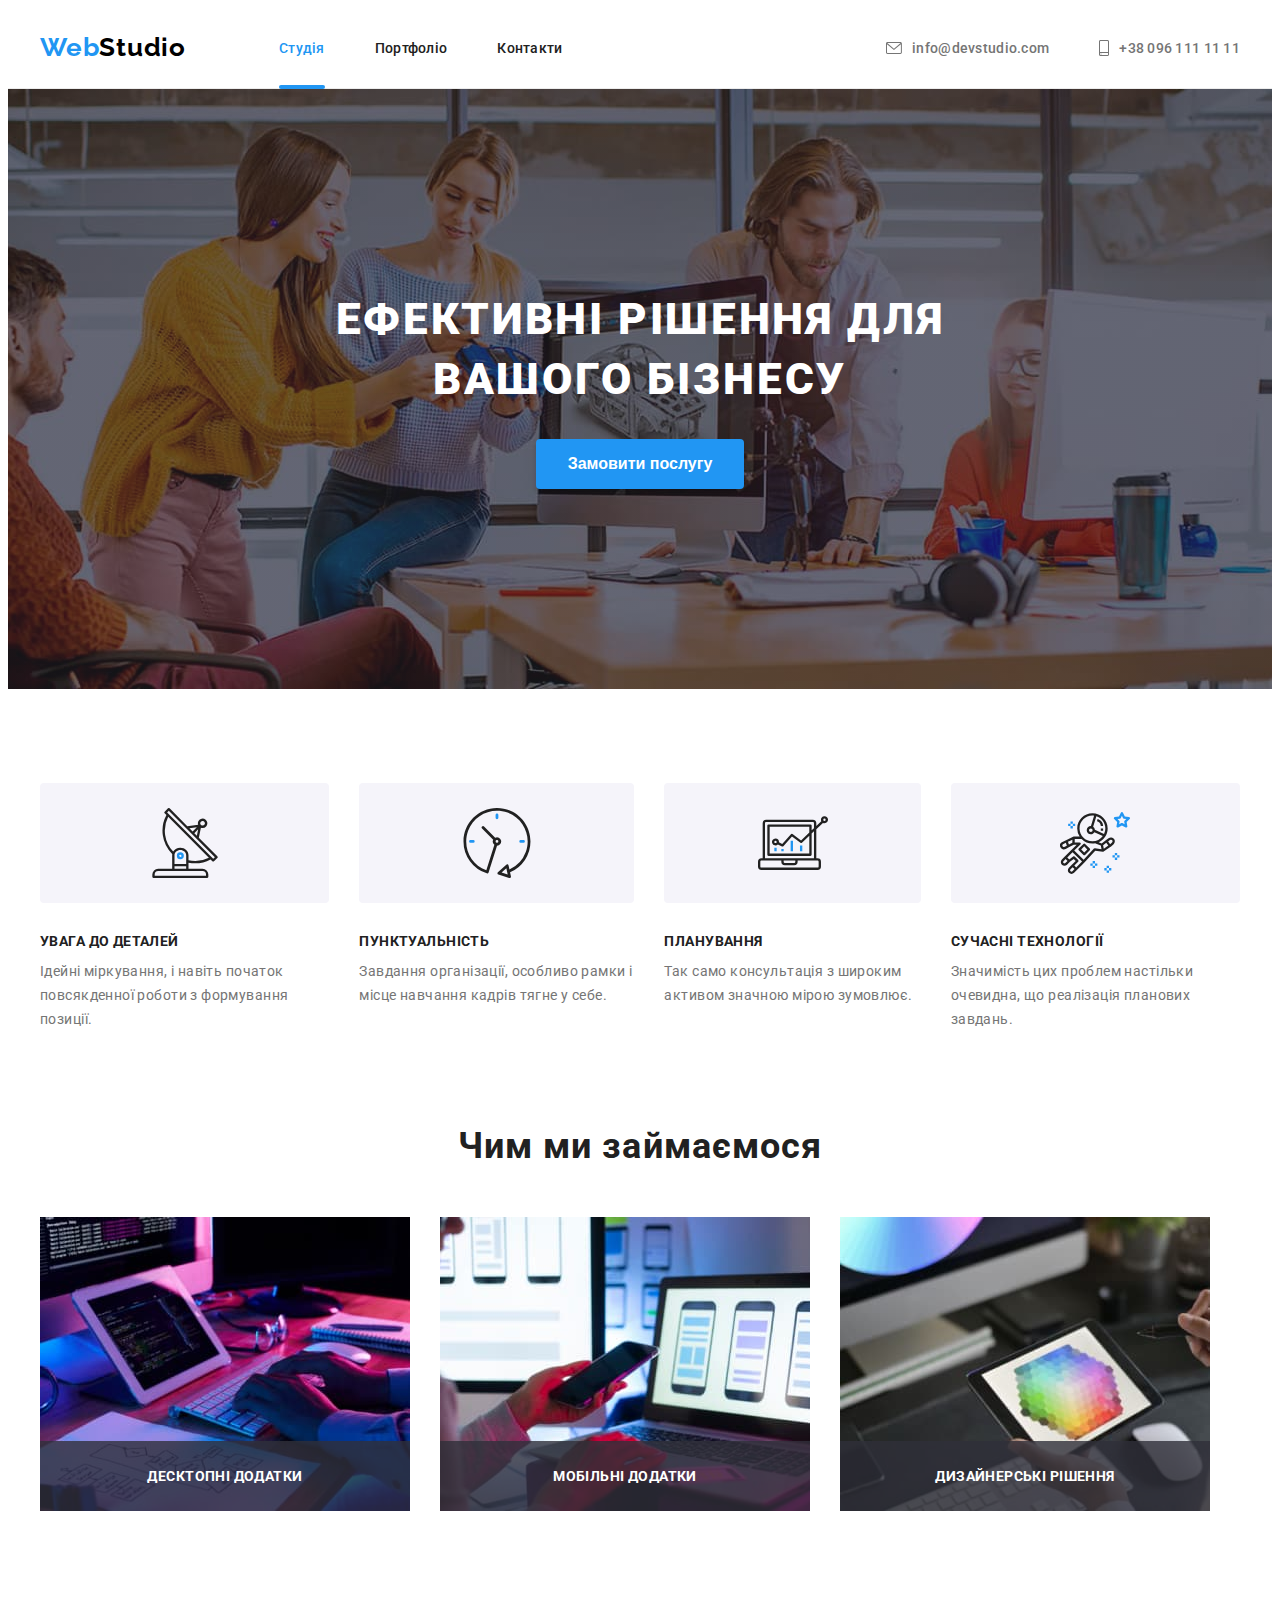
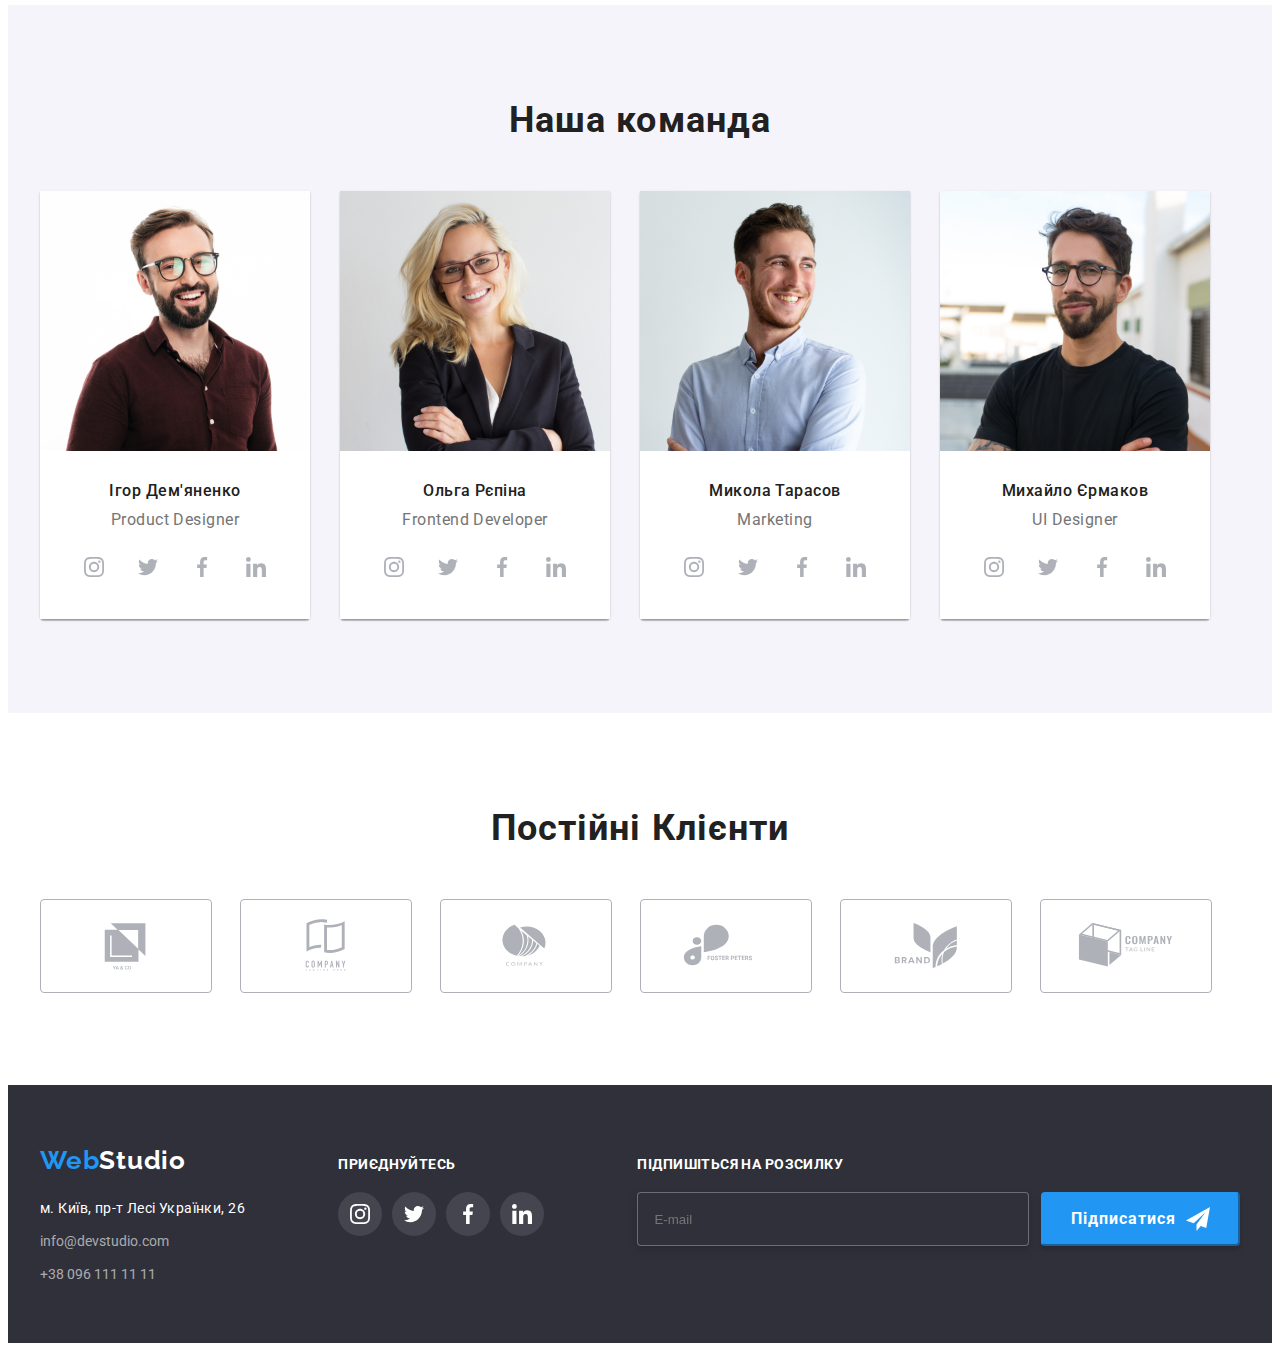
==== index.html @ 27b98fc0 "Initial commit" ====
<!DOCTYPE html>
<html lang="en">
  <head>
    <meta charset="UTF-8" />
    <meta http-equiv="X-UA-Compatible" content="IE=edge" />
    <meta name="viewport" content="width=device-width, initial-scale=1.0" />
    <title>webstudio</title>
    <link rel="preconnect" href="https://fonts.googleapis.com" />
    <link rel="preconnect" href="https://fonts.gstatic.com" crossorigin />
    <link
      href="https://fonts.googleapis.com/css2?family=Raleway:wght@700&family=Roboto:wght@400;500;700;900&display=swap"
      rel="stylesheet"
    />
    <link
      rel="stylesheet"
      href="https://cdnjs.cloudflare.com/ajax/libs/modern-normalize/1.1.0/modern-normalize.min.css"
      integrity="sha512-wpPYUAdjBVSE4KJnH1VR1HeZfpl1ub8YT/NKx4PuQ5NmX2tKuGu6U/JRp5y+Y8XG2tV+wKQpNHVUX03MfMFn9Q=="
      crossorigin="anonymous"
      referrerpolicy="no-referrer"
    />

    <link rel="stylesheet" href="./css/styles.css" />
  </head>

  <body>
    <!--header-->
    <header class="header">
      <div class="container header-container">
        <a class="logo" href="./index.html">Web<span class="logo-half">Studio</span> </a>
        <nav class="nav">
          <ul class="list-header">
            <li class="item-header-main">
              <a class="current" href="./index.html">Студія</a>
            </li>
            <li class="item-header">
              <a class="link-header" href="./portfolio.html">Портфоліо</a>
            </li>
            <li class="item-header"><a class="link-header" href="">Контакти</a></li>
          </ul>
        </nav>
        <ul class="nav-list">
          <li class="nav-item">
            <a class="nav-link" href="mailto:info@devstudio.com">
              <svg class="icon-header" width="16" height="12">
                <use href=".//images/icons.svg#icon-envelope"></use></svg
              >info@devstudio.com</a
            >
          </li>
          <li class="nav-item">
            <a class="nav-link" href="tel:+380961111111"
              ><svg class="icon-header" width="10" height="16">
                <use href=".//images/icons.svg#icon-smartphone"></use></svg
              >+38 096 111 11 11</a
            >
          </li>
        </ul>
      </div>
    </header>
    <!--section 1-->
    <main>
      <section class="hero">
        <div class="container">
          <h1 class="hero-tittle">Ефективні рішення для вашого бізнесу</h1>
          <button class="hero-button" type="button" data-modal-open>Замовити послугу</button>
        </div>
        <!--modal-window-->
        <div class="backdrop is-hidden" data-modal>
          <div class="modal">
            <button class="modal-btn" type="button" data-modal-close>
              <svg class="icon-cross" width="18" height="18">
                <use href="./images/icons.svg#close-black"></use>
              </svg>
            </button>
            <!--content-modal-->
            <form class="register-form" name="register-form" autocomplete="on">
              <strong class="modal-tittle"> Залиште свої дані, ми вам передзвонимо</strong>
              <div class="register-form-group" role="group">
                <label class="register-form-field">
                  <span class="name-form">Ім'я</span>

                  <input required class="form-label" type="text" name="user-name" />
                  <svg class="register-form-icon" width="18" height="18">
                    <use href="./images/icons.svg#person-black-modal"></use>
                  </svg>
                </label>

                <label class="register-form-field">
                  <span class="name-form"> Телефон</span>
                  <input class="form-label" type="tel" name="user-phone" required />
                  <svg class="register-form-icon" width="18" height="18">
                    <use href="./images/icons.svg#phone-black-modal"></use>
                  </svg>
                </label>

                <label class="register-form-field">
                  <span class="name-form"> Пошта</span>
                  <input class="form-label" type="email" name="e-mail" required />
                  <svg class="register-form-icon" width="18" height="18">
                    <use href="./images/icons.svg#email-black-modal"></use>
                  </svg>
                </label>

                <label class="coment-label">
                  <span class="name-form">Коментар</span>
                  <textarea
                    class="coment-area"
                    name="comments"
                    cols="60"
                    rows="10"
                    placeholder="Введіть текст"
                  ></textarea>
                </label>
              </div>
              <label class="checkbox-label">
                <input
                  class="input-check visually-hidden"
                  type="checkbox"
                  name="checkbox"
                  required
                />
                <svg class="icon-check" width="16" height="15">
                  <use class="icon-checked" href="./images/icons.svg#done"></use>
                  <use class="icon-unchecked" href="./images/icons.svg#frame"></use>
                </svg>

                <span class="contract"> Погоджуюся з розсилкою та приймаю</span>
                <a class="contract-link" href="">Умови договору</a>
              </label>

              <button class="send-botton" type="submit">Відправити</button>
            </form>
          </div>
        </div>
      </section>
      <!--list 4x-->
      <section class="section">
        <div class="container">
          <h2 class="visually-hidden">Наші переваги</h2>
          <ul class="main-list">
            <li class="main-item">
              <div class="box-logo">
                <svg class="list-icon" width="70" height="70">
                  <use href=".//images/icons.svg#icon-antenna"></use>
                </svg>
              </div>

              <h3 class="main-sub">УВАГА ДО ДЕТАЛЕЙ</h3>
              <p class="main-article">
                Ідейні міркування, і навіть початок повсякденної роботи з формування позиції.
              </p>
            </li>
            <li class="main-item">
              <div class="box-logo">
                <svg class="list-icon" width="70" height="70">
                  <use href=".//images/icons.svg#icon-clock"></use>
                </svg>
              </div>
              <h3 class="main-sub">ПУНКТУАЛЬНІСТЬ</h3>
              <p class="main-article main-art">
                Завдання організації, особливо рамки і місце навчання кадрів тягне у себе.
              </p>
            </li>
            <li class="main-item">
              <div class="box-logo">
                <svg class="list-icon" width="70" height="70">
                  <use href=".//images/icons.svg#icon-diagram"></use>
                </svg>
              </div>
              <h3 class="main-sub">ПЛАНУВАННЯ</h3>
              <p class="main-article main-art">
                Так само консультація з широким активом значною мірою зумовлює.
              </p>
            </li>
            <li class="main-item">
              <div class="box-logo">
                <svg class="list-icon" width="70" height="70">
                  <use href=".//images/icons.svg#icon-astronaut"></use>
                </svg>
              </div>
              <h3 class="main-sub">СУЧАСНІ ТЕХНОЛОГІЇ</h3>
              <p class="main-article">
                Значимість цих проблем настільки очевидна, що реалізація планових завдань.
              </p>
            </li>
          </ul>
        </div>
      </section>
      <!--section 2 images 3x-->
      <section class="section img-section">
        <div class="container">
          <h2 class="cont-tittle">Чим ми займаємося</h2>
          <ul class="cont-list">
            <li class="cont-item">
              <img
                class="cont-img"
                src="./images/main/section2/box1.jpg"
                alt="what we do"
                width="370"
                height="300"
              />
              <p class="text-work">Десктопні додатки</p>
            </li>
            <li class="cont-item">
              <img
                class="cont-img"
                src="./images/main/section2/box2.jpg"
                alt="what we do"
                width="370"
                height="300"
              />
              <p class="text-work">Мобільні додатки</p>
            </li>
            <li class="cont-item">
              <img
                class="cont-img"
                src="./images/main/section2/box3.jpg"
                alt="what we do"
                width="370"
                height="300"
              />
              <p class="text-work">Дизайнерські рішення</p>
            </li>
          </ul>
        </div>
      </section>
      <!---our team section 3-->
      <section class="section team-section">
        <div class="container">
          <h2 class="team-tittle">Наша команда</h2>
          <ul class="team-list">
            <li class="team-item">
              <img
                class="team-img"
                src="./images/main/section3/foto1.jpg"
                alt="what-we-do"
                width="270"
                height="260"
              />
              <div class="card-photo">
                <h3 class="team-sub">Ігор Дем'яненко</h3>
                <p class="team-article">Product Designer</p>
                <ul class="socials">
                  <li class="item-socials">
                    <a class="social" href="">
                      <svg class="icon" width="20" height="20">
                        <use href="./images/icons.svg#icon-instagram"></use></svg
                    ></a>
                  </li>
                  <li class="item-socials">
                    <a class="social" href="">
                      <svg class="icon" width="20" height="20">
                        <use href="./images/icons.svg#icon-twitter"></use></svg
                    ></a>
                  </li>
                  <li class="item-socials">
                    <a class="social" href="">
                      <svg class="icon" width="20" height="20">
                        <use href="./images/icons.svg#icon-facebook"></use></svg
                    ></a>
                  </li>
                  <li class="item-socials">
                    <a class="social" href="">
                      <svg class="icon" width="20" height="20">
                        <use href="./images/icons.svg#icon-linkedin"></use></svg
                    ></a>
                  </li>
                </ul>
              </div>
            </li>
            <li class="team-item">
              <img
                class="team-img"
                src="./images/main/section3/foto2.jpg"
                alt="what-we-do"
                width="270"
                height="260"
              />
              <div class="card-photo">
                <h3 class="team-sub">Ольга Рєпіна</h3>
                <p class="team-article">Frontend Developer</p>
                <ul class="socials">
                  <li class="item-socials">
                    <a class="social" href="">
                      <svg class="icon" width="20" height="20">
                        <use href="./images/icons.svg#icon-instagram"></use></svg
                    ></a>
                  </li>
                  <li class="item-socials">
                    <a class="social" href="">
                      <svg class="icon" width="20" height="20">
                        <use href="./images/icons.svg#icon-twitter"></use></svg
                    ></a>
                  </li>
                  <li class="item-socials">
                    <a class="social" href="">
                      <svg class="icon" width="20" height="20">
                        <use href="./images/icons.svg#icon-facebook"></use></svg
                    ></a>
                  </li>
                  <li class="item-socials">
                    <a class="social" href="">
                      <svg class="icon" width="20" height="20">
                        <use href="./images/icons.svg#icon-linkedin"></use></svg
                    ></a>
                  </li>
                </ul>
              </div>
            </li>
            <li class="team-item">
              <img
                class="team-img"
                src="./images/main/section3/foto3.jpg"
                alt="what-we-do"
                width="270"
                height="260"
              />
              <div class="card-photo">
                <h3 class="team-sub">Микола Тарасов</h3>
                <p class="team-article">Marketing</p>
                <ul class="socials">
                  <li class="item-socials">
                    <a class="social" href="">
                      <svg class="icon" width="20" height="20">
                        <use href="./images/icons.svg#icon-instagram"></use></svg
                    ></a>
                  </li>
                  <li class="item-socials">
                    <a class="social" href="">
                      <svg class="icon" width="20" height="20">
                        <use href="./images/icons.svg#icon-twitter"></use></svg
                    ></a>
                  </li>
                  <li class="item-socials">
                    <a class="social" href="">
                      <svg class="icon" width="20" height="20">
                        <use href="./images/icons.svg#icon-facebook"></use></svg
                    ></a>
                  </li>
                  <li class="item-socials">
                    <a class="social" href="">
                      <svg class="icon" width="20" height="20">
                        <use href="./images/icons.svg#icon-linkedin"></use></svg
                    ></a>
                  </li>
                </ul>
              </div>
            </li>
            <li class="team-item">
              <img
                class="team-img"
                src="./images/main/section3/foto4.jpg"
                alt="what-we-do"
                width="270"
                height="260"
              />
              <div class="card-photo">
                <h3 class="team-sub">Михайло Єрмаков</h3>
                <p class="team-article">UI Designer</p>
                <ul class="socials">
                  <li class="item-socials">
                    <a class="social" href="">
                      <svg class="icon" width="20" height="20">
                        <use href="./images/icons.svg#icon-instagram"></use></svg
                    ></a>
                  </li>
                  <li class="item-socials">
                    <a class="social" href="">
                      <svg class="icon" width="20" height="20">
                        <use href="./images/icons.svg#icon-twitter"></use></svg
                    ></a>
                  </li>
                  <li class="item-socials">
                    <a class="social" href="">
                      <svg class="icon" width="20" height="20">
                        <use href="./images/icons.svg#icon-facebook"></use></svg
                    ></a>
                  </li>
                  <li class="item-socials">
                    <a class="social" href="">
                      <svg class="icon" width="20" height="20">
                        <use href="./images/icons.svg#icon-linkedin"></use></svg
                    ></a>
                  </li>
                </ul>
              </div>
            </li>
          </ul>
        </div>
      </section>
      <!--Our clients-->
      <section class="section">
        <div class="container">
          <h2 class="team-tittle">Постійні Клієнти</h2>
          <ul class="list-clients">
            <li class="item-clients">
              <a class="clients-link" href="">
                <svg class="icon-clients" width="106" height="60">
                  <use href="./images/icons.svg#icon-Logo"></use>
                </svg>
              </a>
            </li>
            <li class="item-clients">
              <a class="clients-link" href="">
                <svg class="icon-clients" width="106" height="60">
                  <use href="./images/icons.svg#icon-Logo-1"></use>
                </svg>
              </a>
            </li>
            <li class="item-clients">
              <a class="clients-link" href="">
                <svg class="icon-clients" width="106" height="60">
                  <use href="./images/icons.svg#icon-Logo-2"></use>
                </svg>
              </a>
            </li>
            <li class="item-clients">
              <a class="clients-link" href="">
                <svg class="icon-clients" width="106" height="60">
                  <use href="./images/icons.svg#icon-Logo-3"></use>
                </svg>
              </a>
            </li>
            <li class="item-clients">
              <a class="clients-link" href="">
                <svg class="icon-clients" width="106" height="60">
                  <use href="./images/icons.svg#icon-Logo-4"></use>
                </svg>
              </a>
            </li>
            <li class="item-clients">
              <a class="clients-link" href="">
                <svg class="icon-clients" width="106" height="60">
                  <use href="./images/icons.svg#icon-Logo-5"></use>
                </svg>
              </a>
            </li>
          </ul>
        </div>
      </section>
    </main>
    <footer class="footer">
      <div class="container footer-container">
        <div class="container-logo-footer">
          <a class="logo-footer" href="./index.html"
            >Web<span class="logo-half-footer">Studio</span>
          </a>
          <address class="adress">
            <ul class="adress-list">
              <li class="adress-item">
                <a
                  class="address-map"
                  href="https://goo.gl/maps/4gL3Jrbb5bLPBRH38"
                  target="_blank"
                  rel="noopener noreferer nofollow"
                  >м. Київ, пр-т Лесі Українки, 26</a
                >
              </li>

              <li class="adress-item">
                <a class="address-link address-mail" href="mailto:info@devstudio.com"
                  >info@devstudio.com</a
                >
              </li>
              <li class="adress-item">
                <a class="address-link" href="tel:+380961111111">+38 096 111 11 11</a>
              </li>
            </ul>
          </address>
        </div>
        <div class="container-social-footer">
          <h3 class="social-tittle">Приєднуйтесь</h3>
          <ul class="footer-list-social">
            <li class="social-icon-footer">
              <a class="link-social-footer" href=""
                ><svg class="icon-footer" width="20" height="20">
                  <use href="./images/icons.svg#icon-instagram"></use></svg
              ></a>
            </li>
            <li class="social-icon-footer">
              <a class="link-social-footer" href=""
                ><svg class="icon-footer" width="20" height="20">
                  <use href="./images/icons.svg#icon-twitter"></use></svg
              ></a>
            </li>
            <li class="social-icon-footer">
              <a class="link-social-footer" href="">
                <svg class="icon-footer" width="20" height="20">
                  <use href="./images/icons.svg#icon-facebook"></use></svg
              ></a>
            </li>
            <li class="social-icon-footer">
              <a class="link-social-footer" href=""
                ><svg class="icon-footer" width="20" height="20">
                  <use href="./images/icons.svg#icon-linkedin"></use></svg
              ></a>
            </li>
          </ul>
        </div>
        <form class="footer-telegram">
          <strong class="tittle-footer-social">Підпишіться на розсилку</strong>
          <div class="form-container">
            <label class="telegram-label">
              <input class="telegram-form" type="text" name="subscrube" placeholder="E-mail" />
            </label>

            <button class="social-btn" type="button">
              <span class="subscribe-article">Підписатися</span>
              <svg class="icon-footer" width="24" height="24">
                <use href="./images/icons.svg#telegram-icon"></use>
              </svg>
            </button>
          </div>
        </form>
      </div>
    </footer>

    <script src="./Js/modal.js"></script>
  </body>
</html>
---- css/styles.css ----
:root {
  /*color*/
  --brand-color: #2f303a;
  --focus-hover-color: #2196f3;
  --article-color: #757575;
  --titlle-color: #212121;
  --active-color: #ffffff;
  --img-color: #eeeeee;
  --button-bg: #188ce8;
  --link-color: #ffffff99;
  --btn-background: #f5f4fa;
  --border-color: #ececec;
  --icon-social-color: #afb1b8;
  --background-icon-footer: #ffffff1a;
  --btn-border-color: #0000001a;
  --background-modal: #00000033;
  /*shadow*/
  --button-shadow: 0px 3px 1px rgba(0, 0, 0, 0.1), 0px 1px 2px rgba(0, 0, 0, 0.08),
    0px 2px 2px rgba(0, 0, 0, 0.12);
  --photo-shadow: 0px 1px 3px rgba(0, 0, 0, 0.12), 0px 1px 1px rgba(0, 0, 0, 0.14),
    0px 2px 1px rgba(0, 0, 0, 0.2);
}

/*reset*/
h1,
h2,
h3,
h4,
h5,
h6,
p {
  margin: 0;
}
ul {
  margin: 0;
  padding: 0;
  list-style: none;
}
a {
  text-decoration: none;
}
.container {
  width: 1200px;
  padding-left: 15px;
  padding-right: 15px;
  margin-left: auto;
  margin-right: auto;
}

img {
  display: block;
  max-width: 100%;
  height: auto;
}

body {
  font-family: 'roboto', 'Raleway';
  background-color: var(--active-color);
  color: var(--titlle-color);
}
label {
  display: block;
}
/*header */
.header {
  border-bottom: 1px solid var(--border-color);
}
.header-container {
  display: flex;
  align-items: center;
}

.logo {
  font-weight: 700;
  font-size: 26px;
  letter-spacing: 0.03em;
  color: var(--focus-hover-color);
  line-height: calc(31 / 26);
  text-decoration: none;
  margin-right: 93px;
  padding-top: 24px;
  padding-bottom: 25px;
  display: block;
  font-family: 'Raleway';
}
.logo-half {
  color: #000000;
}
.logo:focus {
  background-color: var(--active-color);
  color: var(--focus-hover-color);
}
.logo-half:focus {
  background-color: var(--active-color);
}
.nav {
  margin-right: auto;
}

.list-header {
  list-style: none;
  font-weight: 500;
  font-size: 14px;
  line-height: calc(16 / 14);
  letter-spacing: 0.02em;
  display: flex;
  gap: 50px;
}
.item-header:hover {
  color: var(--focus-hover-color);
}
.item-header:focus {
  color: var(--focus-hover-color);
  background-color: var(--active-color);
}

.link-header {
  text-decoration: none;
  color: #212121;
  padding-top: 32px;
  padding-bottom: 32px;
  display: block;
  transition: color 250ms cubic-bezier(0.4, 0, 0.2, 1);
}
.link-header:hover {
  color: var(--focus-hover-color);
}
.link-header:focus {
  color: var(--focus-hover-color);
  background-color: var(--active-color);
}
/*current*/
.current {
  text-decoration: none;
  color: var(--focus-hover-color);
  padding-top: 32px;
  padding-bottom: 32px;
  display: block;
}

.current:focus {
  color: var(--focus-hover-color);
  background-color: var(--active-color);
}
.item-header-main {
  position: relative;
}

.current::after {
  content: '';
  display: inline-block;
  width: 100%;
  height: 4px;
  background-color: var(--focus-hover-color);
  position: absolute;
  left: 0px;
  border-radius: 2px;
  bottom: -1.5%;
}

.nav-list {
  list-style: none;
  display: flex;
  gap: 50px;
  align-items: center;
}
.nav-link {
  text-decoration: none;
  color: var(--article-color);
  font-weight: 500;
  font-size: 14px;
  line-height: calc(16 / 14);
  letter-spacing: 0.02em;
  padding-top: 32px;
  padding-bottom: 32px;
  display: flex;
  gap: 10px;
  align-items: center;
  transition: color 250ms cubic-bezier(0.4, 0, 0.2, 1);
}

.nav-link:hover,
.nav-link:focus {
  color: var(--focus-hover-color);
  fill: var(--focus-hover-color);
  background-color: var(--active-color);
}
.icon-header {
  fill: currentColor;
}

/*section 1*/
.hero {
  background-color: var(--brand-color);
  padding-top: 200px;
  padding-bottom: 200px;
  background-image: linear-gradient(to right, #2f303a66, #2f303a66),
    url(../images/main/section-under-header/Img.jpg);
  background-position: center;
  background-repeat: no-repeat;
  background-size: cover;
  max-width: 1600px;
  margin-left: auto;
  margin-right: auto;
}

.hero-tittle {
  color: var(--active-color);
  font-weight: 900;
  font-size: 44px;
  line-height: calc(60 / 44);
  width: 696px;
  text-align: center;
  letter-spacing: 0.06em;
  text-transform: uppercase;
  margin-bottom: 30px;
  margin-left: auto;
  margin-right: auto;
}
.hero-button {
  background-color: var(--focus-hover-color);
  color: var(--active-color);
  font-size: 16px;
  font-weight: 700;
  box-shadow: 0px 4px 4px rgba(0, 0, 0, 0.15);
  border-radius: 4px;
  line-height: calc(30 / 16);
  padding: 10px 32px;
  display: block;
  margin-left: auto;
  margin-right: auto;
  border: 0px;
  transition: color 250ms cubic-bezier(0.4, 0, 0.2, 1),
    background-color 250ms cubic-bezier(0.4, 0, 0.2, 1);
}
/*modal-window*/
.backdrop {
  position: fixed;
  top: 0;
  left: 0;
  width: 100%;
  height: 1024px;
  background-color: var(--background-modal);
  z-index: 1000;
  transition: opacity 450ms linear, visibility 450ms linear, transform 450ms linear;
  visibility: visible;

  opacity: 1;
}
.backdrop.is-hidden {
  opacity: 0;
  pointer-events: none;
  visibility: hidden;
}
.modal {
  position: fixed;
  height: 581px;
  width: 528px;
  background-color: var(--active-color);
  border-radius: 4px;
  box-shadow: 0px 1px 3px rgba(0, 0, 0, 0.12), 0px 1px 1px rgba(0, 0, 0, 0.14),
    0px 2px 1px rgba(0, 0, 0, 0.2);
  left: 50%;
  top: 50%;
  transform: translate(-50%, -50%);
  padding: 40px;
}
.modal-btn {
  position: absolute;
  top: 8px;
  right: 8px;
  border-radius: 50%;
  border: 1px solid rgba(0, 0, 0, 0.1);
  background-color: var(--active-color);

  width: 30px;
  height: 30px;
  padding: 6px 6px;
  display: flex;
  align-items: center;
  justify-content: center;
  cursor: pointer;
  transition: fill 250ms cubic-bezier(0.4, 0, 0.2, 1);
}
.modal-btn:hover {
  fill: var(--focus-hover-color);
}
/*modal-content*/
.modal-tittle {
  font-family: 'Roboto';
  font-weight: 700;
  font-size: 20px;
  line-height: calc(23 / 20);
  text-align: center;
  letter-spacing: 0.03em;
  display: block;
  color: var(--titlle-color);
}
.register-form-field {
  margin-bottom: 10px;
}
.register-form-group {
  margin-top: 12px;
  margin-bottom: 20px;
}

.name-form {
  font-family: 'Roboto';
  font-style: normal;
  font-weight: 400;
  font-size: 12px;
  line-height: calc(14 / 12);
  letter-spacing: 0.01em;
  color: var(--article-color);
  display: block;
  margin-bottom: 4px;
}
.form-label {
  width: 100%;
  height: 40px;
  border: 1px solid rgba(33, 33, 33, 0.2);
  border-radius: 4px;
  padding-left: 42px;
  padding-right: 42px;
  transition: border-color 250ms cubic-bezier(0.4, 0, 0.2, 1);
}
.coment-area {
  width: 100%;
  height: 120px;
  border-radius: 4px;
  border-color: #21212133;
  padding: 12px 16px;
  outline: transparent;
  transition: border-color 250ms cubic-bezier(0.4, 0, 0.2, 1);
  resize: none;
  display: block;
}

.coment-area:hover {
  border-color: var(--focus-hover-color);
}
.coment-area:focus {
  border-color: var(--focus-hover-color);
}
.form-label:hover {
  border-color: var(--focus-hover-color);
}
.form-label:focus {
  border-color: var(--focus-hover-color);
}
.form-label:focus + .register-form-icon {
  fill: var(--focus-hover-color);
}
.form-label:hover + .register-form-icon {
  fill: var(--focus-hover-color);
}
.register-form-icon {
  position: absolute;
  left: 12px;
  bottom: 11px;
  transition: fill 250ms cubic-bezier(0.4, 0, 0.2, 1);
}
.register-form-field {
  position: relative;
}

.contract {
  font-family: 'Roboto';
  font-style: normal;
  font-weight: 400;
  font-size: 14px;
  line-height: calc(24 / 14);
  letter-spacing: 0.03em;
  color: var(--article-color);
  user-select: none;
}

.contract-link {
  text-decoration-line: underline;
  font-family: 'Roboto';
  font-weight: 400;
  font-size: 14px;
  line-height: calc(24 / 14);

  color: var(--focus-hover-color);
}

.checkbox-label {
  margin-bottom: 30px;
  display: flex;
  align-items: center;
  justify-content: center;
  gap: 7px;
}
.icon-check {
  fill: #212121;
  transition: fill 500ms cubic-bezier(0.4, 0, 0.2, 1);
}
.icon-check:hover {
  fill: var(--focus-hover-color);
  cursor: pointer;
}

.input-check:checked + .icon-check .icon-checked {
  opacity: 1;
}
.input-check:checked + .icon-check .icon-unchecked {
  opacity: 0;
}

.icon-checked {
  opacity: 0;
  transition: opacity 500ms cubic-bezier(0.4, 0, 0.2, 1);
}

.icon-unchecked {
  opacity: 1;
}

.send-botton {
  display: block;
  margin: 0 auto;
  background-color: var(--focus-hover-color);
  padding: 10px 52px;
  color: var(--active-color);
  border-color: var(--focus-hover-color);
  font-family: 'Roboto';
  font-style: normal;
  font-weight: 700;
  font-size: 16px;
  line-height: calc(30 / 16);
  text-align: center;
  letter-spacing: 0.06em;
  border-radius: 4px;
  cursor: pointer;
  box-shadow: var(--button-shadow);
  transition: color 250ms cubic-bezier(0.4, 0, 0.2, 1),
    background-color 250ms cubic-bezier(0.4, 0, 0.2, 1);
}
.send-botton:hover {
  background-color: var(--button-bg);
}

/*end*/
.hero-button:hover {
  background-color: var(--button-bg);
  cursor: pointer;
}
.hero-button:focus {
  background-color: var(--button-bg);
}
.hero-button:active {
  color: var(--active-color);
  background-color: var(--button-bg);
}

/*list x4*/
.section {
  padding: 94px 0;
}

.main-list {
  font-weight: 700;
  font-size: 14px;
  line-height: calc(16 / 14);
  letter-spacing: 0.03em;
  display: flex;
  gap: 30px;
}
.box-logo {
  height: 120px;
  background-color: var(--btn-background);
  display: flex;
  justify-content: center;
  align-items: center;
  border-radius: 4px;
  margin-bottom: 30px;
}
.main-sub {
  font-weight: 700;
  font-size: 14px;
  line-height: calc(16 / 14);
  letter-spacing: 0.03em;
  text-transform: uppercase;
  color: var(--titlle-color);
  margin-bottom: 10px;
}

.main-article {
  font-weight: 400;
  font-size: 14px;
  line-height: calc(24 / 14);
  letter-spacing: 0.03em;
  color: var(--article-color);
}

/*section 2 images 3x*/
.img-section {
  padding-top: 0;
  padding-bottom: 94px;
}
.cont-tittle {
  font-weight: 700;
  font-size: 36px;
  line-height: calc(42 / 36);
  text-align: center;
  letter-spacing: 0.03em;
  color: var(--titlle-color);
  margin-bottom: 50px;
}
.cont-list {
  display: flex;
  gap: 30px;
}
.cont-item {
  position: relative;
}
.text-work {
  font-family: 'Roboto';
  font-weight: 700;
  font-size: 14px;
  line-height: 16px;
  text-align: center;
  letter-spacing: 0.03em;
  text-transform: uppercase;
  color: var(--active-color);
  position: absolute;
  left: 0;
  bottom: 0;
  display: flex;
  align-items: center;
  justify-content: center;
  width: 100%;
  height: 70px;
  background-color: #2f303acc;
}
/*out team section 3*/
.team-section {
  background-color: var(--btn-background);
}

.team-tittle {
  font-weight: 700;
  font-size: 36px;
  text-align: center;
  letter-spacing: 0.03em;
  color: var(--titlle-color);
  line-height: calc(42 / 36);
  margin-bottom: 50px;
}
.team-list {
  display: flex;
  gap: 30px;
}
.team-item {
  box-shadow: var(--photo-shadow);
  border-radius: 0px 0px 4px 4px;
}
.team-sub {
  font-weight: 500;
  font-size: 16px;
  line-height: calc(19 / 16);
  text-align: center;
  letter-spacing: 0.03em;
  margin-bottom: 10px;
}

.card-photo {
  padding-bottom: 30px;
  padding-top: 30px;
  background-color: var(--active-color);
}

.team-article {
  color: var(--article-color);
  font-weight: 400;
  font-size: 16px;
  line-height: calc(19 / 16);
  text-align: center;
  letter-spacing: 0.03em;
  margin-bottom: 16px;
}

.socials {
  display: flex;
  gap: 10px;
  align-items: center;
  justify-content: center;
}
.social {
  width: 44px;
  height: 44px;
  display: flex;
  justify-content: center;
  align-items: center;
  fill: var(--icon-social-color);
  background-color: var(--active-color);
  border-radius: 50px;
  transition: fill 250ms cubic-bezier(0.4, 0, 0.2, 1),
    background-color 250ms cubic-bezier(0.4, 0, 0.2, 1);
}
.social:hover,
.social:focus {
  background-color: var(--focus-hover-color);
  fill: var(--active-color);
}

/*Our clients*/

.list-clients {
  display: flex;

  gap: 30px;
}

.item-clients {
  width: 170px;
  height: 92px;
}
.clients-link {
  fill: var(--icon-social-color);
  width: 100%;
  height: 100%;
  display: flex;
  align-items: center;
  justify-content: center;
  transition: fill 250ms cubic-bezier(0.4, 0, 0.2, 1),
    border-color 250ms cubic-bezier(0.4, 0, 0.2, 1);
}

.clients-link:hover,
.clients-link:focus {
  fill: var(--focus-hover-color);
  color: var(--focus-hover-color);
  border-color: var(--focus-hover-color);
  background-color: var(--active-color);
}

.clients-link {
  border: 1px solid var(--icon-social-color);
  border-radius: 4px;
}

/*footer*/
.footer {
  background-color: var(--brand-color);
  padding-top: 60px;
  padding-bottom: 57px;
}
.logo-footer {
  font-weight: 700;
  font-size: 26px;
  letter-spacing: 0.03em;
  color: var(--focus-hover-color);
  line-height: calc(31 / 26);
  text-decoration: none;
  display: block;
  margin-bottom: 20px;
  font-family: 'Raleway';
}
.logo-half-footer {
  color: var(--active-color);
}
.logo-footer:focus {
  background-color: var(--brand-color);
  color: var(--focus-hover-color);
}
.adress-list {
  font-style: normal;
}
.adress-item:not(:last-child) {
  margin-bottom: 9px;
}

.address-map {
  font-size: 14px;
  letter-spacing: 0.03em;
  color: var(--active-color);
  line-height: calc(24 / 14);
  text-decoration: none;
  transition: color 250ms cubic-bezier(0.4, 0, 0.2, 1);
}

.address-map:hover {
  color: var(--focus-hover-color);
}
.address-map:focus {
  color: var(--focus-hover-color);
  background-color: var(--brand-color);
}

.address-link {
  font-size: 14px;
  line-height: calc(24 / 14);
  color: var(--link-color);
  text-decoration: none;
  transition: color 250ms cubic-bezier(0.4, 0, 0.2, 1);
}
.address-link:hover {
  color: var(--focus-hover-color);
}
.address-link:focus {
  color: var(--focus-hover-color);
  background-color: var(--brand-color);
}
/*social-footer*/
.footer-container {
  display: flex;
  align-items: baseline;
  
}
.container-logo-footer{margin-right:70px;
flex-grow: 1;}
.container-social-footer{margin-right:93px;}

.footer-list-social {
  display: flex;
  gap: 10px;
}
.social-tittle {
  font-style: normal;
  font-weight: 700;
  font-size: 14px;
  line-height: calc(16 / 14);
  letter-spacing: 0.03em;
  text-transform: uppercase;
  color: var(--active-color);
  margin-bottom: 20px;
}
.link-social-footer {
  width: 44px;
  height: 44px;
  display: flex;
  justify-content: center;
  align-items: center;
  fill: var(--icon-social-color);
  background-color: var(--background-icon-footer);
  border-radius: 50px;
  transition: fill 250ms cubic-bezier(0.4, 0, 0.2, 1),
    background-color 250ms cubic-bezier(0.4, 0, 0.2, 1);
}

.link-social-footer:hover,
.link-social-footer:focus {
  fill: currentColor;
  background-color: var(--focus-hover-color);
}

/*social-sub-footer*/

.form-container {
  display: flex;
}
.tittle-footer-social {
  font-family: 'Roboto';
  font-weight: 700;
  font-size: 14px;
  line-height: calc(16 / 14);
  letter-spacing: 0.03em;
  text-transform: uppercase;
  display: block;

  color: var(--active-color);
  margin-bottom: 20px;
}
.telegram-form {
  border: 1px solid rgba(255, 255, 255, 0.3);
  filter: drop-shadow(0px 4px 4px rgba(0, 0, 0, 0.15));
  border-radius: 4px;
  background-color: var(--brand-color);
  width: 358px;
  height: 50px;
  border-color: #ffffff4d;
  padding-left: 16px;
  padding-right: 16px;
  color: var(--active-color);
  outline: transparent;
  transition: border-color 250ms cubic-bezier(0.4, 0, 0.2, 1);
}
.telegram-form:hover {
  border-color: var(--focus-hover-color);
}
.telegram-form:focus {
  border-color: var(--focus-hover-color);
}

.social-btn {
  display: flex;
  align-items: center;
  text-align: center;
  color: var(--active-color);
  background-color: var(--focus-hover-color);
  border-radius: 4px;
  box-shadow: 0px 4px 4px rgba(0, 0, 0, 0.15);
  border-color: var(--focus-hover-color);
  gap: 10px;
  padding-left: 28px;
  padding-right: 28px;
  cursor: pointer;
  transition: color 250ms cubic-bezier(0.4, 0, 0.2, 1),
    background-color 250ms cubic-bezier(0.4, 0, 0.2, 1);
}
.social-btn:focus {
  background-color: var(--button-bg);
}
.social-btn:hover {
  background-color: var(--button-bg);
}
.subscribe-article {
  font-family: 'Roboto';

  font-weight: 700;
  font-size: 16px;
  line-height: calc(30 / 16);
  letter-spacing: 0.06em;
  color: var(--active-color);
}
.icon-footer {
  fill: var(--active-color);
}
.telegram-label {
  margin-right: 12px;
}

/*pages 2 porfolio*/

.visually-hidden {
  position: absolute;
  width: 1px;
  height: 1px;
  margin: -1px;
  border: 0;
  padding: 0;
  white-space: nowrap;
  clip-path: inset(100%);
  clip: rect(0 0 0 0);
  overflow: hidden;
}

.btn-list {
  margin-bottom: 50px;
  display: flex;
  justify-content: center;
  gap: 8px;
}

.btn-list {
  font-weight: 500;
  font-size: 16px;
  line-height: calc(26 / 16);
  letter-spacing: 0.03em;
  color: var(--titlle-color);
}

.btn-button {
  background-color: var(--btn-background);
  color: var(--titlle-color);
  font-weight: 500;
  font-size: 16px;
  line-height: calc(26 / 16);
  letter-spacing: 0.03em;
  text-align: center;
  font-family: 'Roboto';
  border: none;
  border-radius: 4px;
  padding: 6px 22px;
  transition: color 250ms cubic-bezier(0.4, 0, 0.2, 1),
    background-color 250ms cubic-bezier(0.4, 0, 0.2, 1),
    box-shadow 250ms cubic-bezier(0.4, 0, 0.2, 1);
}
.btn-first-button {
  padding: 6px 25px;
}

.btn-button:hover,
.btn-button:focus {
  background-color: var(--focus-hover-color);
  color: var(--active-color);
  cursor: pointer;
  border: none;
  box-shadow: var(--button-shadow);
}
.btn-button:active {
  color: var(--active-color);
  background-color: var(--button-bg);
}

/*section-images*/

.img-section-list {
  display: flex;
  flex-wrap: wrap;
  gap: 30px;
}
.card-link {
  display: block;
  transition: box-shadow 250ms cubic-bezier(0.4, 0, 0.2, 1);
}
.card-link:hover,
.card-link:focus {
  box-shadow: 0px 1px 1px rgba(0, 0, 0, 0.12), 0px 4px 4px rgba(0, 0, 0, 0.06),
    1px 4px 6px rgba(0, 0, 0, 0.16);
}

.box-img {
  border-bottom: 1px solid var(--img-color);
  border-left: 1px solid var(--img-color);
  border-right: 1px solid var(--img-color);
  padding: 20px 24px;
}

/*Overlay-card*/
.portfolio-thumb {
  position: relative;
  overflow: hidden;
}

.overlay {
  position: absolute;
  top: 0;
  left: 0;
  transform: translateY(100%);
  width: 100%;
  height: 100%;
  display: flex;
  align-items: center;
  justify-content: center;
  padding: 20px;
  background-color: rgba(33, 150, 243, 0.9);
  transition: transform 250ms cubic-bezier(0.4, 0, 0.2, 1);
}
.card-link:hover .overlay {
  transform: translateY(0);
}
.card-link:focus .overlay {
  transform: translateY(0);
}
.text-overlay {
  font-weight: 400;
  font-size: 18px;
  line-height: calc(28 / 18);
  letter-spacing: 0.03em;
  color: var(--active-color);
  width: 322px;
}

.section-img {
  background-color: var(--img-color);
}
.section-subject {
  font-style: normal;
  font-weight: 700;
  font-size: 18px;
  line-height: calc(36 / 18);
  letter-spacing: 0.06em;
  color: var(--titlle-color);
  font-family: 'Roboto';
  margin-bottom: 4px;
}
.section-desc {
  font-size: 16px;
  line-height: calc(30 / 16);
  letter-spacing: 0.03em;
  color: var(--article-color);
}
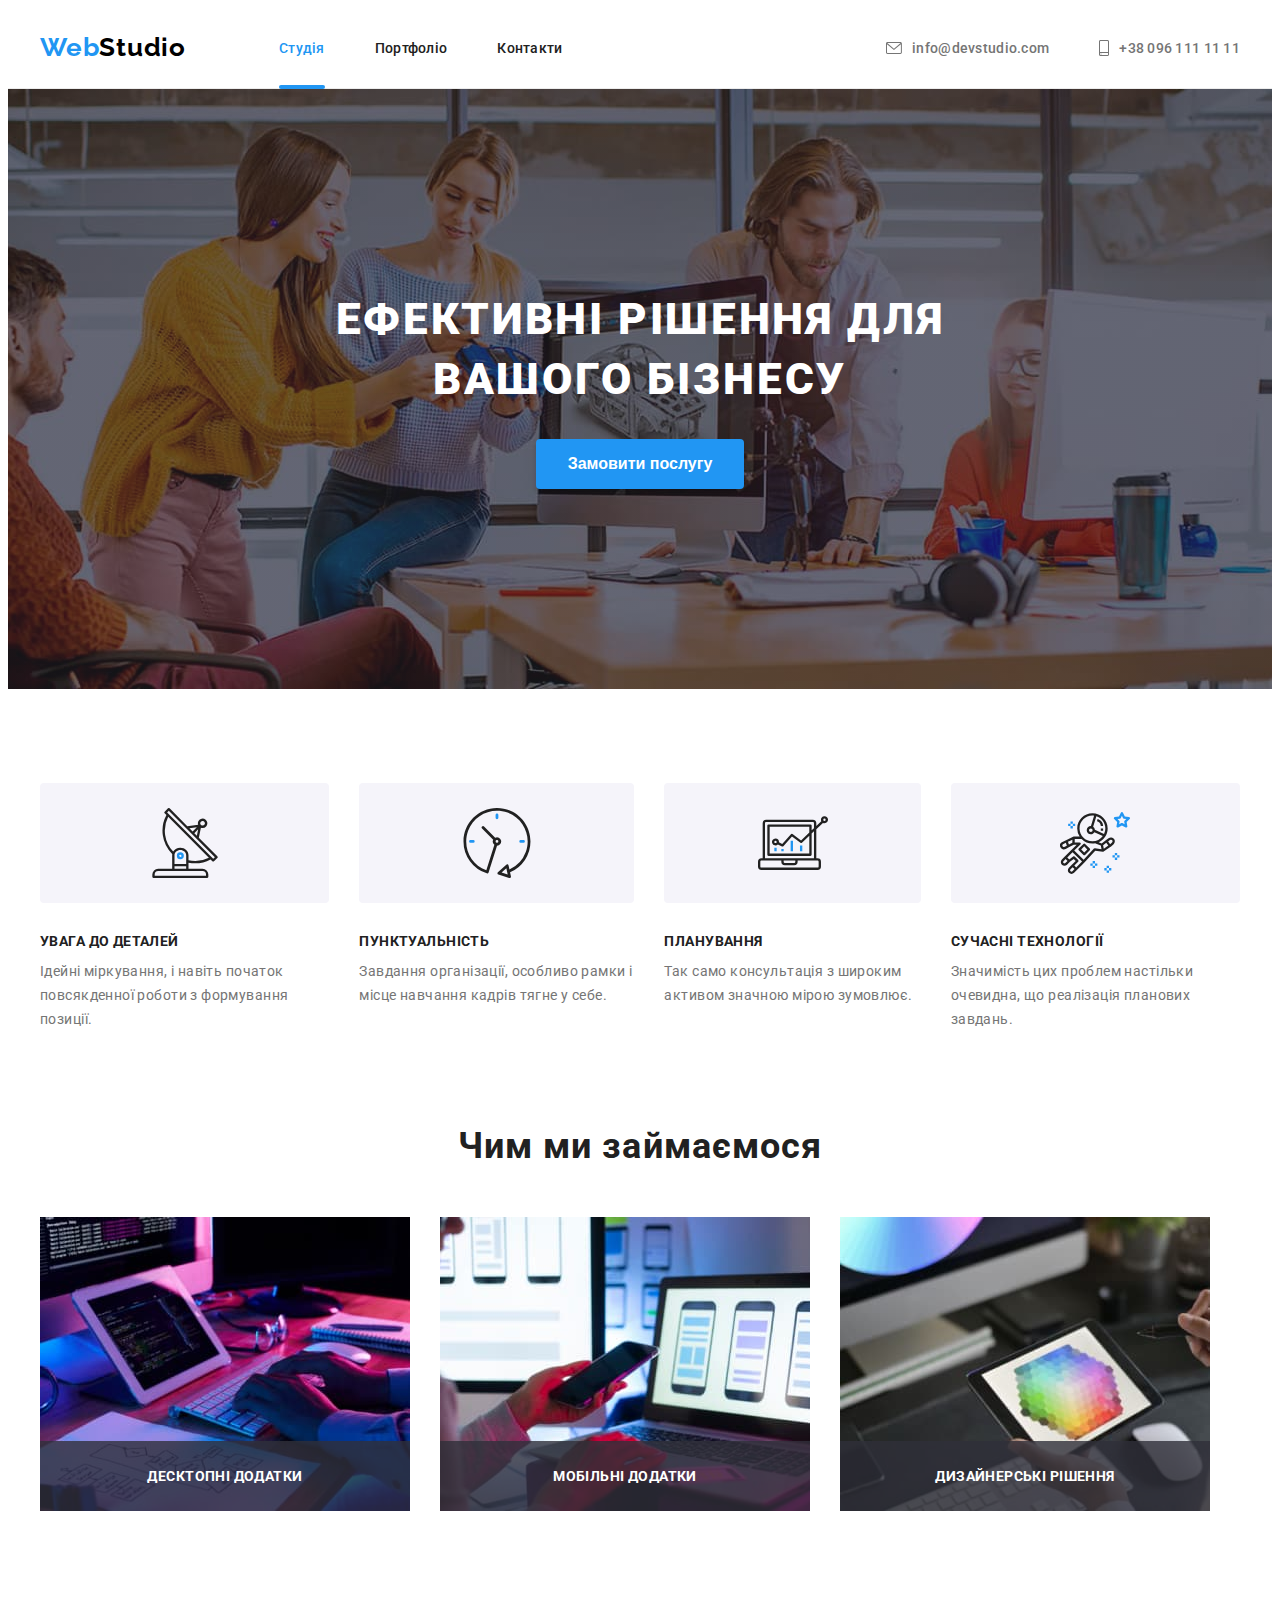
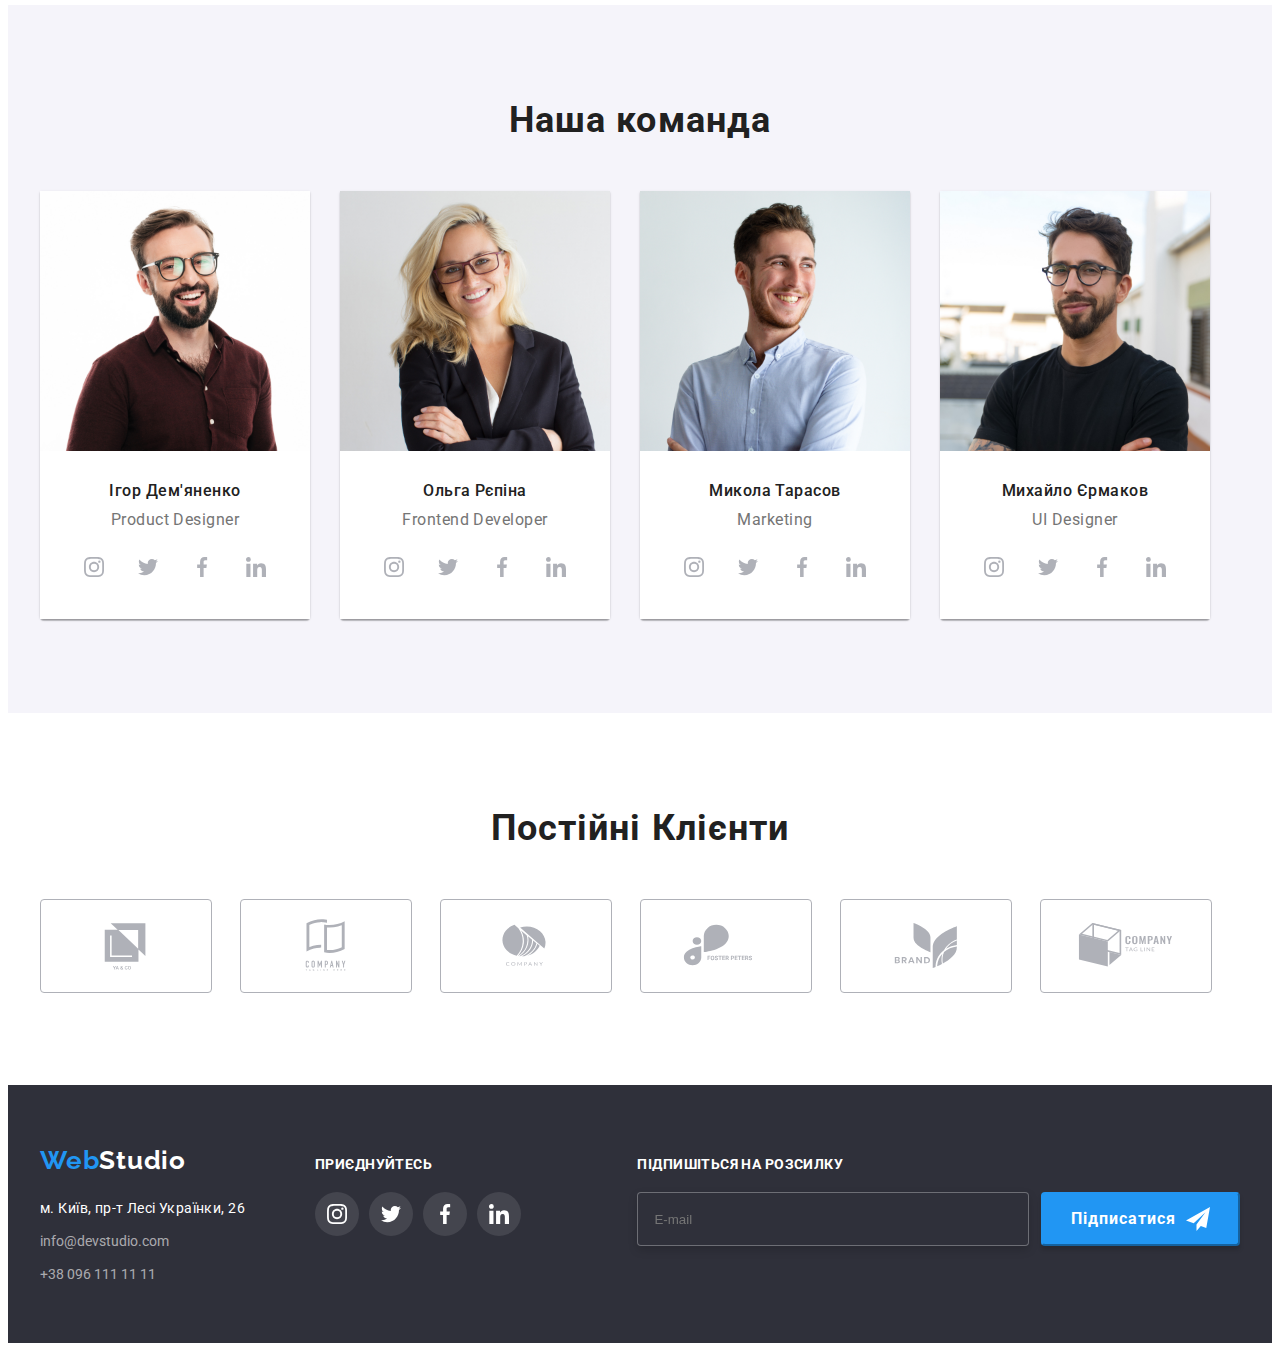
==== commit f6f6c1b1: "h.w" ====
--- a/index.html
+++ b/index.html
@@ -7,6 +7,7 @@
     <title>webstudio</title>
     <link rel="preconnect" href="https://fonts.googleapis.com" />
     <link rel="preconnect" href="https://fonts.gstatic.com" crossorigin />
+
     <link
       href="https://fonts.googleapis.com/css2?family=Raleway:wght@700&family=Roboto:wght@400;500;700;900&display=swap"
       rel="stylesheet"
@@ -18,37 +19,40 @@
       crossorigin="anonymous"
       referrerpolicy="no-referrer"
     />
-
-    <link rel="stylesheet" href="./css/styles.css" />
+    <!--!custom styles-->
+    <link rel="stylesheet" href="./css/main.min.css" />
   </head>
 
   <body>
-    <!--header-->
+    <!--!header-->
     <header class="header">
       <div class="container header-container">
-        <a class="logo" href="./index.html">Web<span class="logo-half">Studio</span> </a>
+        <a class="header__logo" href="./index.html"
+          >Web<span class="header__logo--half">Studio</span>
+        </a>
         <nav class="nav">
-          <ul class="list-header">
-            <li class="item-header-main">
-              <a class="current" href="./index.html">Студія</a>
-            </li>
-            <li class="item-header">
-              <a class="link-header" href="./portfolio.html">Портфоліо</a>
-            </li>
-            <li class="item-header"><a class="link-header" href="">Контакти</a></li>
+          <ul class="nav__list">
+            <li class="nav__item--main">
+              <a class="nav__link--current" href="./index.html">Студія</a>
+            </li>
+            <li class="nav__item">
+              <a class="nav__link" href="./portfolio.html">Портфоліо</a>
+            </li>
+            <li class="nav__item"><a class="nav__link" href="">Контакти</a></li>
           </ul>
         </nav>
-        <ul class="nav-list">
-          <li class="nav-item">
-            <a class="nav-link" href="mailto:info@devstudio.com">
-              <svg class="icon-header" width="16" height="12">
+        <!--!adress-->
+        <ul class="info">
+          <li class="info__item">
+            <a class="info__link" href="mailto:info@devstudio.com">
+              <svg class="info__icon" width="16" height="12">
                 <use href=".//images/icons.svg#icon-envelope"></use></svg
               >info@devstudio.com</a
             >
           </li>
-          <li class="nav-item">
-            <a class="nav-link" href="tel:+380961111111"
-              ><svg class="icon-header" width="10" height="16">
+          <li class="info__item">
+            <a class="info__link" href="tel:+380961111111"
+              ><svg class="info__icon" width="10" height="16">
                 <use href=".//images/icons.svg#icon-smartphone"></use></svg
               >+38 096 111 11 11</a
             >
@@ -56,22 +60,22 @@
         </ul>
       </div>
     </header>
-    <!--section 1-->
+    <!--!section 1-->
     <main>
       <section class="hero">
         <div class="container">
-          <h1 class="hero-tittle">Ефективні рішення для вашого бізнесу</h1>
-          <button class="hero-button" type="button" data-modal-open>Замовити послугу</button>
-        </div>
-        <!--modal-window-->
+          <h1 class="hero__tittle">Ефективні рішення для вашого бізнесу</h1>
+          <button class="hero__button" type="button" data-modal-open>Замовити послугу</button>
+        </div>
+        <!--!modal-window-->
         <div class="backdrop is-hidden" data-modal>
           <div class="modal">
-            <button class="modal-btn" type="button" data-modal-close>
-              <svg class="icon-cross" width="18" height="18">
+            <button class="modal__btn" type="button" data-modal-close>
+              <svg class="modal__cross" width="18" height="18">
                 <use href="./images/icons.svg#close-black"></use>
               </svg>
             </button>
-            <!--content-modal-->
+            <!--!content-modal-->
             <form class="register-form" name="register-form" autocomplete="on">
               <strong class="modal-tittle"> Залиште свої дані, ми вам передзвонимо</strong>
               <div class="register-form-group" role="group">
@@ -132,252 +136,252 @@
           </div>
         </div>
       </section>
-      <!--list 4x-->
+      <!--!list 4x-->
       <section class="section">
         <div class="container">
           <h2 class="visually-hidden">Наші переваги</h2>
-          <ul class="main-list">
-            <li class="main-item">
-              <div class="box-logo">
-                <svg class="list-icon" width="70" height="70">
+          <ul class="main">
+            <li class="main__item">
+              <div class="main__box">
+                <svg class="main__icon" width="70" height="70">
                   <use href=".//images/icons.svg#icon-antenna"></use>
                 </svg>
               </div>
 
-              <h3 class="main-sub">УВАГА ДО ДЕТАЛЕЙ</h3>
-              <p class="main-article">
+              <h3 class="main__sub">УВАГА ДО ДЕТАЛЕЙ</h3>
+              <p class="main__article">
                 Ідейні міркування, і навіть початок повсякденної роботи з формування позиції.
               </p>
             </li>
-            <li class="main-item">
-              <div class="box-logo">
-                <svg class="list-icon" width="70" height="70">
+            <li class="main__item">
+              <div class="main__box">
+                <svg class="main__icon" width="70" height="70">
                   <use href=".//images/icons.svg#icon-clock"></use>
                 </svg>
               </div>
-              <h3 class="main-sub">ПУНКТУАЛЬНІСТЬ</h3>
-              <p class="main-article main-art">
+              <h3 class="main__sub">ПУНКТУАЛЬНІСТЬ</h3>
+              <p class="main__article">
                 Завдання організації, особливо рамки і місце навчання кадрів тягне у себе.
               </p>
             </li>
-            <li class="main-item">
-              <div class="box-logo">
-                <svg class="list-icon" width="70" height="70">
+            <li class="main__item">
+              <div class="main__box">
+                <svg class="main__icon" width="70" height="70">
                   <use href=".//images/icons.svg#icon-diagram"></use>
                 </svg>
               </div>
-              <h3 class="main-sub">ПЛАНУВАННЯ</h3>
-              <p class="main-article main-art">
+              <h3 class="main__sub">ПЛАНУВАННЯ</h3>
+              <p class="main__article">
                 Так само консультація з широким активом значною мірою зумовлює.
               </p>
             </li>
-            <li class="main-item">
-              <div class="box-logo">
-                <svg class="list-icon" width="70" height="70">
+            <li class="main__item">
+              <div class="main__box">
+                <svg class="main__icon" width="70" height="70">
                   <use href=".//images/icons.svg#icon-astronaut"></use>
                 </svg>
               </div>
-              <h3 class="main-sub">СУЧАСНІ ТЕХНОЛОГІЇ</h3>
-              <p class="main-article">
+              <h3 class="main__sub">СУЧАСНІ ТЕХНОЛОГІЇ</h3>
+              <p class="main__article">
                 Значимість цих проблем настільки очевидна, що реалізація планових завдань.
               </p>
             </li>
           </ul>
         </div>
       </section>
-      <!--section 2 images 3x-->
-      <section class="section img-section">
+      <!--!section 2 images 3x-->
+      <section class="section section--img">
         <div class="container">
-          <h2 class="cont-tittle">Чим ми займаємося</h2>
-          <ul class="cont-list">
-            <li class="cont-item">
-              <img
-                class="cont-img"
+          <h2 class="cont__tittle">Чим ми займаємося</h2>
+          <ul class="list">
+            <li class="list__item">
+              <img
+                class="list__img"
                 src="./images/main/section2/box1.jpg"
                 alt="what we do"
                 width="370"
                 height="300"
               />
-              <p class="text-work">Десктопні додатки</p>
-            </li>
-            <li class="cont-item">
-              <img
-                class="cont-img"
+              <p class="list__article">Десктопні додатки</p>
+            </li>
+            <li class="list__item">
+              <img
+                class="list__img"
                 src="./images/main/section2/box2.jpg"
                 alt="what we do"
                 width="370"
                 height="300"
               />
-              <p class="text-work">Мобільні додатки</p>
-            </li>
-            <li class="cont-item">
-              <img
-                class="cont-img"
+              <p class="list__article">Мобільні додатки</p>
+            </li>
+            <li class="list__item">
+              <img
+                class="list__img"
                 src="./images/main/section2/box3.jpg"
                 alt="what we do"
                 width="370"
                 height="300"
               />
-              <p class="text-work">Дизайнерські рішення</p>
+              <p class="list__article">Дизайнерські рішення</p>
             </li>
           </ul>
         </div>
       </section>
-      <!---our team section 3-->
+      <!--!our team section 3-->
       <section class="section team-section">
         <div class="container">
-          <h2 class="team-tittle">Наша команда</h2>
-          <ul class="team-list">
-            <li class="team-item">
-              <img
-                class="team-img"
+          <h2 class="caption">Наша команда</h2>
+          <ul class="team">
+            <li class="team__item">
+              <img
+                class="team__img"
                 src="./images/main/section3/foto1.jpg"
                 alt="what-we-do"
                 width="270"
                 height="260"
               />
-              <div class="card-photo">
-                <h3 class="team-sub">Ігор Дем'яненко</h3>
-                <p class="team-article">Product Designer</p>
+              <div class="card">
+                <h3 class="card__sub">Ігор Дем'яненко</h3>
+                <p class="card__article">Product Designer</p>
                 <ul class="socials">
-                  <li class="item-socials">
-                    <a class="social" href="">
-                      <svg class="icon" width="20" height="20">
+                  <li class="socials__item">
+                    <a class="socials__link" href="">
+                      <svg class="socials__icon" width="20" height="20">
                         <use href="./images/icons.svg#icon-instagram"></use></svg
                     ></a>
                   </li>
-                  <li class="item-socials">
-                    <a class="social" href="">
-                      <svg class="icon" width="20" height="20">
+                  <li class="socials__item">
+                    <a class="socials__link" href="">
+                      <svg class="socials__icon" width="20" height="20">
                         <use href="./images/icons.svg#icon-twitter"></use></svg
                     ></a>
                   </li>
-                  <li class="item-socials">
-                    <a class="social" href="">
-                      <svg class="icon" width="20" height="20">
+                  <li class="socials__item">
+                    <a class="socials__link" href="">
+                      <svg class="socials__icon" width="20" height="20">
                         <use href="./images/icons.svg#icon-facebook"></use></svg
                     ></a>
                   </li>
-                  <li class="item-socials">
-                    <a class="social" href="">
-                      <svg class="icon" width="20" height="20">
+                  <li class="socials__item">
+                    <a class="socials__link" href="">
+                      <svg class="socials__icon" width="20" height="20">
                         <use href="./images/icons.svg#icon-linkedin"></use></svg
                     ></a>
                   </li>
                 </ul>
               </div>
             </li>
-            <li class="team-item">
-              <img
-                class="team-img"
+            <li class="team__item">
+              <img
+                class="team__img"
                 src="./images/main/section3/foto2.jpg"
                 alt="what-we-do"
                 width="270"
                 height="260"
               />
-              <div class="card-photo">
-                <h3 class="team-sub">Ольга Рєпіна</h3>
-                <p class="team-article">Frontend Developer</p>
+              <div class="card">
+                <h3 class="card__sub">Ольга Рєпіна</h3>
+                <p class="card__article">Frontend Developer</p>
                 <ul class="socials">
-                  <li class="item-socials">
-                    <a class="social" href="">
-                      <svg class="icon" width="20" height="20">
+                  <li class="socials__item">
+                    <a class="socials__link" href="">
+                      <svg class="socials__icon" width="20" height="20">
                         <use href="./images/icons.svg#icon-instagram"></use></svg
                     ></a>
                   </li>
-                  <li class="item-socials">
-                    <a class="social" href="">
-                      <svg class="icon" width="20" height="20">
+                  <li class="socials__item">
+                    <a class="socials__link" href="">
+                      <svg class="socials__icon" width="20" height="20">
                         <use href="./images/icons.svg#icon-twitter"></use></svg
                     ></a>
                   </li>
-                  <li class="item-socials">
-                    <a class="social" href="">
-                      <svg class="icon" width="20" height="20">
+                  <li class="socials__item">
+                    <a class="socials__link" href="">
+                      <svg class="socials__icon" width="20" height="20">
                         <use href="./images/icons.svg#icon-facebook"></use></svg
                     ></a>
                   </li>
-                  <li class="item-socials">
-                    <a class="social" href="">
-                      <svg class="icon" width="20" height="20">
+                  <li class="socials__item">
+                    <a class="socials__link" href="">
+                      <svg class="socials__icon" width="20" height="20">
                         <use href="./images/icons.svg#icon-linkedin"></use></svg
                     ></a>
                   </li>
                 </ul>
               </div>
             </li>
-            <li class="team-item">
-              <img
-                class="team-img"
+            <li class="team__item">
+              <img
+                class="team__img"
                 src="./images/main/section3/foto3.jpg"
                 alt="what-we-do"
                 width="270"
                 height="260"
               />
-              <div class="card-photo">
-                <h3 class="team-sub">Микола Тарасов</h3>
-                <p class="team-article">Marketing</p>
+              <div class="card">
+                <h3 class="card__sub">Микола Тарасов</h3>
+                <p class="card__article">Marketing</p>
                 <ul class="socials">
-                  <li class="item-socials">
-                    <a class="social" href="">
-                      <svg class="icon" width="20" height="20">
+                  <li class="socials__item">
+                    <a class="socials__link" href="">
+                      <svg class="socials__icon" width="20" height="20">
                         <use href="./images/icons.svg#icon-instagram"></use></svg
                     ></a>
                   </li>
-                  <li class="item-socials">
-                    <a class="social" href="">
-                      <svg class="icon" width="20" height="20">
+                  <li class="socials__item">
+                    <a class="socials__link" href="">
+                      <svg class="socials__icon" width="20" height="20">
                         <use href="./images/icons.svg#icon-twitter"></use></svg
                     ></a>
                   </li>
-                  <li class="item-socials">
-                    <a class="social" href="">
-                      <svg class="icon" width="20" height="20">
+                  <li class="socials__item">
+                    <a class="socials__link" href="">
+                      <svg class="socials__icon" width="20" height="20">
                         <use href="./images/icons.svg#icon-facebook"></use></svg
                     ></a>
                   </li>
-                  <li class="item-socials">
-                    <a class="social" href="">
-                      <svg class="icon" width="20" height="20">
+                  <li class="socials__item">
+                    <a class="socials__link" href="">
+                      <svg class="socials__icon" width="20" height="20">
                         <use href="./images/icons.svg#icon-linkedin"></use></svg
                     ></a>
                   </li>
                 </ul>
               </div>
             </li>
-            <li class="team-item">
-              <img
-                class="team-img"
+            <li class="team__item">
+              <img
+                class="team__img"
                 src="./images/main/section3/foto4.jpg"
                 alt="what-we-do"
                 width="270"
                 height="260"
               />
-              <div class="card-photo">
-                <h3 class="team-sub">Михайло Єрмаков</h3>
-                <p class="team-article">UI Designer</p>
+              <div class="card">
+                <h3 class="card__sub">Михайло Єрмаков</h3>
+                <p class="card__article">UI Designer</p>
                 <ul class="socials">
-                  <li class="item-socials">
-                    <a class="social" href="">
-                      <svg class="icon" width="20" height="20">
+                  <li class="socials__item">
+                    <a class="socials__link" href="">
+                      <svg class="socials__icon" width="20" height="20">
                         <use href="./images/icons.svg#icon-instagram"></use></svg
                     ></a>
                   </li>
-                  <li class="item-socials">
-                    <a class="social" href="">
-                      <svg class="icon" width="20" height="20">
+                  <li class="socials__item">
+                    <a class="socials__link" href="">
+                      <svg class="socials__icon" width="20" height="20">
                         <use href="./images/icons.svg#icon-twitter"></use></svg
                     ></a>
                   </li>
-                  <li class="item-socials">
-                    <a class="social" href="">
-                      <svg class="icon" width="20" height="20">
+                  <li class="socials__item">
+                    <a class="socials__link" href="">
+                      <svg class="socials__icon" width="20" height="20">
                         <use href="./images/icons.svg#icon-facebook"></use></svg
                     ></a>
                   </li>
-                  <li class="item-socials">
-                    <a class="social" href="">
-                      <svg class="icon" width="20" height="20">
+                  <li class="socials__item">
+                    <a class="socials__link" href="">
+                      <svg class="socials__icon" width="20" height="20">
                         <use href="./images/icons.svg#icon-linkedin"></use></svg
                     ></a>
                   </li>
@@ -387,49 +391,49 @@
           </ul>
         </div>
       </section>
-      <!--Our clients-->
+      <!--!Our clients-->
       <section class="section">
         <div class="container">
-          <h2 class="team-tittle">Постійні Клієнти</h2>
-          <ul class="list-clients">
-            <li class="item-clients">
-              <a class="clients-link" href="">
-                <svg class="icon-clients" width="106" height="60">
+          <h2 class="caption">Постійні Клієнти</h2>
+          <ul class="clients">
+            <li class="clients__item">
+              <a class="clients__link" href="">
+                <svg class="clients__icon" width="106" height="60">
                   <use href="./images/icons.svg#icon-Logo"></use>
                 </svg>
               </a>
             </li>
-            <li class="item-clients">
-              <a class="clients-link" href="">
-                <svg class="icon-clients" width="106" height="60">
+            <li class="clients__item">
+              <a class="clients__link" href="">
+                <svg class="clients__icon" width="106" height="60">
                   <use href="./images/icons.svg#icon-Logo-1"></use>
                 </svg>
               </a>
             </li>
-            <li class="item-clients">
-              <a class="clients-link" href="">
-                <svg class="icon-clients" width="106" height="60">
+            <li class="clients__item">
+              <a class="clients__link" href="">
+                <svg class="clients__icon" width="106" height="60">
                   <use href="./images/icons.svg#icon-Logo-2"></use>
                 </svg>
               </a>
             </li>
-            <li class="item-clients">
-              <a class="clients-link" href="">
-                <svg class="icon-clients" width="106" height="60">
+            <li class="clients__item">
+              <a class="clients__link" href="">
+                <svg class="clients__icon" width="106" height="60">
                   <use href="./images/icons.svg#icon-Logo-3"></use>
                 </svg>
               </a>
             </li>
-            <li class="item-clients">
-              <a class="clients-link" href="">
-                <svg class="icon-clients" width="106" height="60">
+            <li class="clients__item">
+              <a class="clients__link" href="">
+                <svg class="clients__icon" width="106" height="60">
                   <use href="./images/icons.svg#icon-Logo-4"></use>
                 </svg>
               </a>
             </li>
-            <li class="item-clients">
-              <a class="clients-link" href="">
-                <svg class="icon-clients" width="106" height="60">
+            <li class="clients__item">
+              <a class="clients__link" href="">
+                <svg class="clients__icon" width="106" height="60">
                   <use href="./images/icons.svg#icon-Logo-5"></use>
                 </svg>
               </a>
@@ -438,17 +442,18 @@
         </div>
       </section>
     </main>
+    <!--!Footer-->
     <footer class="footer">
-      <div class="container footer-container">
-        <div class="container-logo-footer">
-          <a class="logo-footer" href="./index.html"
-            >Web<span class="logo-half-footer">Studio</span>
+      <div class="container container--footer">
+        <div class="container__footer--logo">
+          <a class="footer__logo" href="./index.html"
+            >Web<span class="footer__logo--half">Studio</span>
           </a>
-          <address class="adress">
-            <ul class="adress-list">
-              <li class="adress-item">
+          <address class="">
+            <ul class="address">
+              <li class="address__item">
                 <a
-                  class="address-map"
+                  class="address__map"
                   href="https://goo.gl/maps/4gL3Jrbb5bLPBRH38"
                   target="_blank"
                   rel="noopener noreferer nofollow"
@@ -456,56 +461,54 @@
                 >
               </li>
 
-              <li class="adress-item">
-                <a class="address-link address-mail" href="mailto:info@devstudio.com"
-                  >info@devstudio.com</a
-                >
+              <li class="address__item">
+                <a class="address__link" href="mailto:info@devstudio.com">info@devstudio.com</a>
               </li>
-              <li class="adress-item">
-                <a class="address-link" href="tel:+380961111111">+38 096 111 11 11</a>
+              <li class="adress__item">
+                <a class="address__link" href="tel:+380961111111">+38 096 111 11 11</a>
               </li>
             </ul>
           </address>
         </div>
-        <div class="container-social-footer">
-          <h3 class="social-tittle">Приєднуйтесь</h3>
-          <ul class="footer-list-social">
-            <li class="social-icon-footer">
-              <a class="link-social-footer" href=""
-                ><svg class="icon-footer" width="20" height="20">
+        <div class="aside">
+          <h3 class="aside__tittle">Приєднуйтесь</h3>
+          <ul class="aside__list">
+            <li class="aside__item">
+              <a class="aside__link" href=""
+                ><svg class="aside__icon" width="20" height="20">
                   <use href="./images/icons.svg#icon-instagram"></use></svg
               ></a>
             </li>
-            <li class="social-icon-footer">
-              <a class="link-social-footer" href=""
-                ><svg class="icon-footer" width="20" height="20">
+            <li class="aside__item">
+              <a class="aside__link" href=""
+                ><svg class="aside__icon" width="20" height="20">
                   <use href="./images/icons.svg#icon-twitter"></use></svg
               ></a>
             </li>
-            <li class="social-icon-footer">
-              <a class="link-social-footer" href="">
-                <svg class="icon-footer" width="20" height="20">
+            <li class="aside__item">
+              <a class="aside__link" href="">
+                <svg class="aside__icon" width="20" height="20">
                   <use href="./images/icons.svg#icon-facebook"></use></svg
               ></a>
             </li>
-            <li class="social-icon-footer">
-              <a class="link-social-footer" href=""
-                ><svg class="icon-footer" width="20" height="20">
+            <li class="aside__item">
+              <a class="aside__link" href=""
+                ><svg class="aside__icon" width="20" height="20">
                   <use href="./images/icons.svg#icon-linkedin"></use></svg
               ></a>
             </li>
           </ul>
         </div>
-        <form class="footer-telegram">
-          <strong class="tittle-footer-social">Підпишіться на розсилку</strong>
-          <div class="form-container">
-            <label class="telegram-label">
-              <input class="telegram-form" type="text" name="subscrube" placeholder="E-mail" />
+        <form class="holder">
+          <strong class="holder__tittle">Підпишіться на розсилку</strong>
+          <div class="holder__container">
+            <label class="holder__label">
+              <input class="holder__input" type="text" name="subscrube" placeholder="E-mail" />
             </label>
 
-            <button class="social-btn" type="button">
-              <span class="subscribe-article">Підписатися</span>
-              <svg class="icon-footer" width="24" height="24">
+            <button class="holder__btn" type="button">
+              <span class="holder__article">Підписатися</span>
+              <svg class="holder__icon" width="24" height="24">
                 <use href="./images/icons.svg#telegram-icon"></use>
               </svg>
             </button>
--- a/css/main.min.css
+++ b/css/main.min.css
@@ -0,0 +1 @@
+:root{--brand-color: #2f303a;--focus-hover-color: #2196f3;--article-color: #757575;--titlle-color: #212121;--active-color: #ffffff;--img-color: #eeeeee;--button-bg: #188ce8;--link-color: #ffffff99;--btn-background: #f5f4fa;--border-color: #ececec;--icon-social-color: #afb1b8;--background-icon-footer: #ffffff1a;--btn-border-color: #0000001a;--background-modal: #00000033;--button-shadow: 0px 3px 1px rgba(0, 0, 0, 0.1), 0px 1px 2px rgba(0, 0, 0, 0.08), 0px 2px 2px rgba(0, 0, 0, 0.12);--photo-shadow: 0px 1px 3px rgba(0, 0, 0, 0.12), 0px 1px 1px rgba(0, 0, 0, 0.14), 0px 2px 1px rgba(0, 0, 0, 0.2)}.visually-hidden{position:absolute;width:1px;height:1px;margin:-1px;border:0;padding:0;white-space:nowrap;-webkit-clip-path:inset(100%);clip-path:inset(100%);clip:rect(0 0 0 0);overflow:hidden}h1,h2,h3,h4,h5,h6,p{margin:0}ul{margin:0;padding:0;list-style:none}a{text-decoration:none}img{display:block;max-width:100%;height:auto}label{display:block}body{font-family:"roboto","Raleway";background-color:var(--active-color);color:var(--titlle-color)}.caption{font-weight:700;font-size:36px;text-align:center;letter-spacing:.03em;color:var(--titlle-color);line-height:1.1666666667;margin-bottom:50px}.container{width:1200px;padding-left:15px;padding-right:15px;margin-left:auto;margin-right:auto}.header__logo{font-weight:700;font-size:26px;letter-spacing:.03em;color:var(--focus-hover-color);line-height:1.1923076923;text-decoration:none;margin-right:93px;padding-top:24px;padding-bottom:25px;display:block;font-family:"Raleway"}.header__logo:focus{background-color:var(--active-color);color:var(--focus-hover-color)}.header__logo--half{color:#000}.header__logo--half:focus{background-color:var(--active-color)}.nav__link--current{text-decoration:none;color:var(--focus-hover-color);padding-top:32px;padding-bottom:32px;display:block}.nav__link--current:focus{color:var(--focus-hover-color);background-color:var(--active-color)}.nav__link--current::after{content:"";display:inline-block;width:100%;height:4px;background-color:var(--focus-hover-color);position:absolute;left:0px;border-radius:2px;bottom:-1.5%}.backdrop{position:fixed;top:0;left:0;width:100%;height:1024px;background-color:var(--background-modal);z-index:1000;-webkit-transition:opacity 450ms linear,visibility 450ms linear,-webkit-transform 450ms linear;transition:opacity 450ms linear,visibility 450ms linear,-webkit-transform 450ms linear;transition:opacity 450ms linear,visibility 450ms linear,transform 450ms linear;transition:opacity 450ms linear,visibility 450ms linear,transform 450ms linear,-webkit-transform 450ms linear;visibility:visible;opacity:1}.backdrop.is-hidden{opacity:0;pointer-events:none;visibility:hidden}.modal{position:fixed;height:581px;width:528px;background-color:var(--active-color);border-radius:4px;-webkit-box-shadow:0px 1px 3px rgba(0,0,0,.12),0px 1px 1px rgba(0,0,0,.14),0px 2px 1px rgba(0,0,0,.2);box-shadow:0px 1px 3px rgba(0,0,0,.12),0px 1px 1px rgba(0,0,0,.14),0px 2px 1px rgba(0,0,0,.2);left:50%;top:50%;-webkit-transform:translate(-50%, -50%);transform:translate(-50%, -50%);padding:40px}.modal__btn{position:absolute;top:8px;right:8px;border-radius:50%;border:1px solid rgba(0,0,0,.1);background-color:var(--active-color);width:30px;height:30px;padding:6px 6px;display:-webkit-box;display:-ms-flexbox;display:flex;-webkit-box-align:center;-ms-flex-align:center;align-items:center;-webkit-box-pack:center;-ms-flex-pack:center;justify-content:center;cursor:pointer;-webkit-transition:fill 250ms cubic-bezier(0.4, 0, 0.2, 1);transition:fill 250ms cubic-bezier(0.4, 0, 0.2, 1)}.modal__btn:hover{fill:var(--focus-hover-color)}.modal-tittle{font-family:"Roboto";font-weight:700;font-size:20px;line-height:1.15;text-align:center;letter-spacing:.03em;display:block;color:var(--titlle-color)}.register-form-field{margin-bottom:10px}.register-form-group{margin-top:12px;margin-bottom:20px}.name-form{font-family:"Roboto";font-style:normal;font-weight:400;font-size:12px;line-height:1.1666666667;letter-spacing:.01em;color:var(--article-color);display:block;margin-bottom:4px}.form-label{width:100%;height:40px;border:1px solid rgba(33,33,33,.2);border-radius:4px;padding-left:42px;padding-right:42px;-webkit-transition:border-color 250ms cubic-bezier(0.4, 0, 0.2, 1);transition:border-color 250ms cubic-bezier(0.4, 0, 0.2, 1)}.form-label:hover,.form-label:focus{border-color:var(--focus-hover-color)}.form-label:hover+.register-form-icon{fill:var(--focus-hover-color)}.form-label:focus+.register-form-icon{fill:var(--focus-hover-color)}.coment-area{width:100%;height:120px;border-radius:4px;border-color:rgba(33,33,33,.2);padding:12px 16px;outline:rgba(0,0,0,0);-webkit-transition:border-color 250ms cubic-bezier(0.4, 0, 0.2, 1);transition:border-color 250ms cubic-bezier(0.4, 0, 0.2, 1);resize:none;display:block}.coment-area:hover,.coment-area:focus{border-color:var(--focus-hover-color)}.register-form-icon{position:absolute;left:12px;bottom:11px;-webkit-transition:fill 250ms cubic-bezier(0.4, 0, 0.2, 1);transition:fill 250ms cubic-bezier(0.4, 0, 0.2, 1)}.register-form-field{position:relative}.contract{font-family:"Roboto";font-style:normal;font-weight:400;font-size:14px;line-height:1.7142857143;letter-spacing:.03em;color:var(--article-color);-webkit-user-select:none;-moz-user-select:none;-ms-user-select:none;user-select:none}.contract-link{-webkit-text-decoration-line:underline;text-decoration-line:underline;font-family:"Roboto";font-weight:400;font-size:14px;line-height:1.7142857143;color:var(--focus-hover-color)}.checkbox-label{margin-bottom:30px;display:-webkit-box;display:-ms-flexbox;display:flex;-webkit-box-align:center;-ms-flex-align:center;align-items:center;-webkit-box-pack:center;-ms-flex-pack:center;justify-content:center;gap:7px}.icon-check{fill:#212121;-webkit-transition:fill 500ms cubic-bezier(0.4, 0, 0.2, 1);transition:fill 500ms cubic-bezier(0.4, 0, 0.2, 1)}.icon-check:hover{fill:var(--focus-hover-color);cursor:pointer}.icon-check:focus{fill:var(--focus-hover-color)}.input-check:checked+.icon-check .icon-checked{opacity:1}.input-check:checked+.icon-check .icon-unchecked{opacity:0}.icon-checked{opacity:0;-webkit-transition:opacity 500ms cubic-bezier(0.4, 0, 0.2, 1);transition:opacity 500ms cubic-bezier(0.4, 0, 0.2, 1)}.icon-unchecked{opacity:1}.send-botton{display:block;margin:0 auto;background-color:var(--focus-hover-color);padding:10px 52px;color:var(--active-color);border-color:var(--focus-hover-color);font-family:"Roboto";font-style:normal;font-weight:700;font-size:16px;line-height:1.875;text-align:center;letter-spacing:.06em;border-radius:4px;cursor:pointer;-webkit-box-shadow:var(--button-shadow);box-shadow:var(--button-shadow);-webkit-transition:color 250ms cubic-bezier(0.4, 0, 0.2, 1),background-color 250ms cubic-bezier(0.4, 0, 0.2, 1);transition:color 250ms cubic-bezier(0.4, 0, 0.2, 1),background-color 250ms cubic-bezier(0.4, 0, 0.2, 1)}.send-botton:hover{background-color:var(--button-bg)}.send-botton:focus{background-color:var(--button-bg)}.caption{font-weight:700;font-size:36px;text-align:center;letter-spacing:.03em;color:var(--titlle-color);line-height:1.1666666667;margin-bottom:50px}.card{padding-bottom:30px;padding-top:30px;background-color:var(--active-color)}.card .card__sub{font-weight:500;font-size:16px;line-height:1.1875;text-align:center;letter-spacing:.03em;margin-bottom:10px}.card .card__article{color:var(--article-color);font-weight:400;font-size:16px;line-height:1.1875;text-align:center;letter-spacing:.03em;margin-bottom:16px}.socials{display:-webkit-box;display:-ms-flexbox;display:flex;gap:10px;-webkit-box-align:center;-ms-flex-align:center;align-items:center;-webkit-box-pack:center;-ms-flex-pack:center;justify-content:center}.socials__link{width:44px;height:44px;display:-webkit-box;display:-ms-flexbox;display:flex;-webkit-box-pack:center;-ms-flex-pack:center;justify-content:center;-webkit-box-align:center;-ms-flex-align:center;align-items:center;fill:var(--icon-social-color);background-color:var(--active-color);border-radius:50px;-webkit-transition:fill 250ms cubic-bezier(0.4, 0, 0.2, 1),background-color 250ms cubic-bezier(0.4, 0, 0.2, 1);transition:fill 250ms cubic-bezier(0.4, 0, 0.2, 1),background-color 250ms cubic-bezier(0.4, 0, 0.2, 1)}.socials__link:hover,.socials__link:focus{background-color:var(--focus-hover-color);fill:var(--active-color)}.clients__link{fill:var(--icon-social-color);width:100%;height:100%;display:-webkit-box;display:-ms-flexbox;display:flex;-webkit-box-align:center;-ms-flex-align:center;align-items:center;-webkit-box-pack:center;-ms-flex-pack:center;justify-content:center;-webkit-transition:fill 250ms cubic-bezier(0.4, 0, 0.2, 1),border-color 250ms cubic-bezier(0.4, 0, 0.2, 1);transition:fill 250ms cubic-bezier(0.4, 0, 0.2, 1),border-color 250ms cubic-bezier(0.4, 0, 0.2, 1);border:1px solid var(--icon-social-color);border-radius:4px}.clients__link:hover,.clients__link:focus{fill:var(--focus-hover-color);color:var(--focus-hover-color);border-color:var(--focus-hover-color);background-color:var(--active-color)}.footer__logo{font-weight:700;font-size:26px;letter-spacing:.03em;color:var(--focus-hover-color);line-height:1.1923076923;text-decoration:none;display:block;margin-bottom:20px;font-family:"Raleway"}.footer__logo:focus{background-color:var(--brand-color);color:var(--focus-hover-color)}.footer__logo--half{color:var(--active-color)}.address{font-style:normal}.address__item:not(:last-child){margin-bottom:9px}.address__map{font-size:14px;letter-spacing:.03em;color:var(--active-color);line-height:1.7142857143;text-decoration:none;-webkit-transition:color 250ms cubic-bezier(0.4, 0, 0.2, 1);transition:color 250ms cubic-bezier(0.4, 0, 0.2, 1)}.address__map:hover{color:var(--focus-hover-color)}.address__map:focus{color:var(--focus-hover-color);background-color:var(--brand-color)}.address__link{font-size:14px;line-height:1.7142857143;color:var(--link-color);text-decoration:none;-webkit-transition:color 250ms cubic-bezier(0.4, 0, 0.2, 1);transition:color 250ms cubic-bezier(0.4, 0, 0.2, 1)}.address__link:hover{color:var(--focus-hover-color)}.address__link:focus{color:var(--focus-hover-color);background-color:var(--brand-color)}.aside{margin-right:70px;-webkit-box-flex:1;-ms-flex-positive:1;flex-grow:1;margin-right:93px}.aside .aside__tittle{font-style:normal;font-weight:700;font-size:14px;line-height:1.1428571429;letter-spacing:.03em;text-transform:uppercase;color:var(--active-color);margin-bottom:20px}.aside .aside__list{display:-webkit-box;display:-ms-flexbox;display:flex;gap:10px}.aside .aside__link{width:44px;height:44px;display:-webkit-box;display:-ms-flexbox;display:flex;-webkit-box-pack:center;-ms-flex-pack:center;justify-content:center;-webkit-box-align:center;-ms-flex-align:center;align-items:center;fill:var(--icon-social-color);background-color:var(--background-icon-footer);border-radius:50px;-webkit-transition:fill 250ms cubic-bezier(0.4, 0, 0.2, 1),background-color 250ms cubic-bezier(0.4, 0, 0.2, 1);transition:fill 250ms cubic-bezier(0.4, 0, 0.2, 1),background-color 250ms cubic-bezier(0.4, 0, 0.2, 1)}.aside .aside__link:hover,.aside .aside__link:focus{fill:currentColor;background-color:var(--focus-hover-color)}.aside .aside__icon{fill:var(--active-color)}/*!portfolio!*/.box-img{border-bottom:1px solid var(--img-color);border-left:1px solid var(--img-color);border-right:1px solid var(--img-color);padding:20px 24px}.overlay{position:absolute;top:0;left:0;-webkit-transform:translateY(100%);transform:translateY(100%);width:100%;height:100%;display:-webkit-box;display:-ms-flexbox;display:flex;-webkit-box-align:center;-ms-flex-align:center;align-items:center;-webkit-box-pack:center;-ms-flex-pack:center;justify-content:center;padding:20px;background-color:rgba(33,150,243,.9);-webkit-transition:-webkit-transform 250ms cubic-bezier(0.4, 0, 0.2, 1);transition:-webkit-transform 250ms cubic-bezier(0.4, 0, 0.2, 1);transition:transform 250ms cubic-bezier(0.4, 0, 0.2, 1);transition:transform 250ms cubic-bezier(0.4, 0, 0.2, 1), -webkit-transform 250ms cubic-bezier(0.4, 0, 0.2, 1)}.overlay .overlay__text{font-weight:400;font-size:18px;line-height:1.5555555556;letter-spacing:.03em;color:var(--active-color);width:322px}.header{border-bottom:1px solid var(--border-color)}.header-container{display:-webkit-box;display:-ms-flexbox;display:flex;-webkit-box-align:center;-ms-flex-align:center;align-items:center}.nav{margin-right:auto}.nav__list{list-style:none;font-weight:500;font-size:14px;line-height:1.1428571429;letter-spacing:.02em;display:-webkit-box;display:-ms-flexbox;display:flex;gap:50px}.nav__list .nav__item:hover{color:var(--focus-hover-color)}.nav__list .nav__item:focus{color:var(--focus-hover-color);background-color:var(--active-color)}.nav__item--main{position:relative}.nav__link{text-decoration:none;color:#212121;padding-top:32px;padding-bottom:32px;display:block;-webkit-transition:color 250ms cubic-bezier(0.4, 0, 0.2, 1);transition:color 250ms cubic-bezier(0.4, 0, 0.2, 1)}.nav__link:hover{color:var(--focus-hover-color)}.nav__link:focus{color:var(--focus-hover-color);background-color:var(--active-color)}.info{list-style:none;display:-webkit-box;display:-ms-flexbox;display:flex;gap:50px;-webkit-box-align:center;-ms-flex-align:center;align-items:center}.info__link{text-decoration:none;color:var(--article-color);font-weight:500;font-size:14px;line-height:1.1428571429;letter-spacing:.02em;padding-top:32px;padding-bottom:32px;display:-webkit-box;display:-ms-flexbox;display:flex;gap:10px;-webkit-box-align:center;-ms-flex-align:center;align-items:center;-webkit-transition:color 250ms cubic-bezier(0.4, 0, 0.2, 1);transition:color 250ms cubic-bezier(0.4, 0, 0.2, 1)}.info__link:hover,.info__link:focus{color:var(--focus-hover-color);fill:var(--focus-hover-color);background-color:var(--active-color)}.info__icon{fill:currentColor}.hero{background-color:var(--brand-color);padding-top:200px;padding-bottom:200px;background-image:-webkit-gradient(linear, left top, right top, from(rgba(47, 48, 58, 0.4)), to(rgba(47, 48, 58, 0.4))),url(../images/main/section-under-header/Img.jpg);background-image:linear-gradient(to right, rgba(47, 48, 58, 0.4), rgba(47, 48, 58, 0.4)),url(../images/main/section-under-header/Img.jpg);background-position:center;background-repeat:no-repeat;background-size:cover;max-width:1600px;margin-left:auto;margin-right:auto}.hero__tittle{color:var(--active-color);font-weight:900;font-size:44px;line-height:1.3636363636;width:696px;text-align:center;letter-spacing:.06em;text-transform:uppercase;margin-bottom:30px;margin-left:auto;margin-right:auto}.hero__button{background-color:var(--focus-hover-color);color:var(--active-color);font-size:16px;font-weight:700;-webkit-box-shadow:0px 4px 4px rgba(0,0,0,.15);box-shadow:0px 4px 4px rgba(0,0,0,.15);border-radius:4px;line-height:1.875;padding:10px 32px;display:block;margin-left:auto;margin-right:auto;border:0px;-webkit-transition:color 250ms cubic-bezier(0.4, 0, 0.2, 1),background-color 250ms cubic-bezier(0.4, 0, 0.2, 1);transition:color 250ms cubic-bezier(0.4, 0, 0.2, 1),background-color 250ms cubic-bezier(0.4, 0, 0.2, 1)}.hero__button:hover{background-color:var(--button-bg);cursor:pointer}.hero__button:focus{background-color:var(--button-bg)}.hero__button:active{color:var(--active-color);background-color:var(--button-bg)}.section{padding:94px 0}.main{font-weight:700;font-size:14px;line-height:1.1428571429;letter-spacing:.03em;display:-webkit-box;display:-ms-flexbox;display:flex;gap:30px}.main .main__box{height:120px;background-color:var(--btn-background);display:-webkit-box;display:-ms-flexbox;display:flex;-webkit-box-pack:center;-ms-flex-pack:center;justify-content:center;-webkit-box-align:center;-ms-flex-align:center;align-items:center;border-radius:4px;margin-bottom:30px}.main .main__sub{font-weight:700;font-size:14px;line-height:1.1428571429;letter-spacing:.03em;text-transform:uppercase;color:var(--titlle-color);margin-bottom:10px}.main .main__article{font-weight:400;font-size:14px;line-height:1.7142857143;letter-spacing:.03em;color:var(--article-color)}.section--img{padding-top:0;padding-bottom:94px}.cont__tittle{font-weight:700;font-size:36px;line-height:1.1666666667;text-align:center;letter-spacing:.03em;color:var(--titlle-color);margin-bottom:50px}.list{display:-webkit-box;display:-ms-flexbox;display:flex;gap:30px}.list .list__item{position:relative}.list .list__article{font-family:"Roboto";font-weight:700;font-size:14px;line-height:16px;text-align:center;letter-spacing:.03em;text-transform:uppercase;color:var(--active-color);position:absolute;left:0;bottom:0;display:-webkit-box;display:-ms-flexbox;display:flex;-webkit-box-align:center;-ms-flex-align:center;align-items:center;-webkit-box-pack:center;-ms-flex-pack:center;justify-content:center;width:100%;height:70px;background-color:rgba(47,48,58,.8)}.team-section{background-color:var(--btn-background)}.team{display:-webkit-box;display:-ms-flexbox;display:flex;gap:30px}.team .team__item{-webkit-box-shadow:var(--photo-shadow);box-shadow:var(--photo-shadow);border-radius:0px 0px 4px 4px}.clients{display:-webkit-box;display:-ms-flexbox;display:flex;gap:30px}.clients__item{width:170px;height:92px}.footer{background-color:var(--brand-color);padding-top:60px;padding-bottom:57px}.container__footer--logo{margin-right:70px}.container--footer{display:-webkit-box;display:-ms-flexbox;display:flex;-webkit-box-align:baseline;-ms-flex-align:baseline;align-items:baseline}.holder__tittle{font-family:"Roboto";font-weight:700;font-size:14px;line-height:1.1428571429;letter-spacing:.03em;text-transform:uppercase;display:block;color:var(--active-color);margin-bottom:20px}.holder__container{display:-webkit-box;display:-ms-flexbox;display:flex}.holder__label{margin-right:12px}.holder__input{border:1px solid rgba(255,255,255,.3);-webkit-filter:drop-shadow(0px 4px 4px rgba(0, 0, 0, 0.15));filter:drop-shadow(0px 4px 4px rgba(0, 0, 0, 0.15));border-radius:4px;background-color:var(--brand-color);width:358px;height:50px;border-color:rgba(255,255,255,.3019607843);padding-left:16px;padding-right:16px;color:var(--active-color);outline:rgba(0,0,0,0);-webkit-transition:border-color 250ms cubic-bezier(0.4, 0, 0.2, 1);transition:border-color 250ms cubic-bezier(0.4, 0, 0.2, 1)}.holder__input:hover,.holder__input:focus{border-color:var(--focus-hover-color)}.holder__btn{display:-webkit-box;display:-ms-flexbox;display:flex;-webkit-box-align:center;-ms-flex-align:center;align-items:center;text-align:center;color:var(--active-color);background-color:var(--focus-hover-color);border-radius:4px;-webkit-box-shadow:0px 4px 4px rgba(0,0,0,.15);box-shadow:0px 4px 4px rgba(0,0,0,.15);border-color:var(--focus-hover-color);gap:10px;padding-left:28px;padding-right:28px;cursor:pointer;-webkit-transition:color 250ms cubic-bezier(0.4, 0, 0.2, 1),background-color 250ms cubic-bezier(0.4, 0, 0.2, 1);transition:color 250ms cubic-bezier(0.4, 0, 0.2, 1),background-color 250ms cubic-bezier(0.4, 0, 0.2, 1)}.holder__btn:hover,.holder__btn:focus{background-color:var(--button-bg)}.holder__article{font-family:"Roboto";font-weight:700;font-size:16px;line-height:1.875;letter-spacing:.06em;color:var(--active-color)}.holder__icon{fill:var(--active-color)}/*!portfolio!*/.items{margin-bottom:50px;display:-webkit-box;display:-ms-flexbox;display:flex;-webkit-box-pack:center;-ms-flex-pack:center;justify-content:center;gap:8px;font-weight:500;font-size:16px;line-height:1.625;letter-spacing:.03em;color:var(--titlle-color)}.items .items__button{background-color:var(--btn-background);color:var(--titlle-color);font-weight:500;font-size:16px;line-height:1.625;letter-spacing:.03em;text-align:center;font-family:"Roboto";border:none;border-radius:4px;padding:6px 22px;-webkit-transition:color 250ms cubic-bezier(0.4, 0, 0.2, 1),background-color 250ms cubic-bezier(0.4, 0, 0.2, 1),-webkit-box-shadow 250ms cubic-bezier(0.4, 0, 0.2, 1);transition:color 250ms cubic-bezier(0.4, 0, 0.2, 1),background-color 250ms cubic-bezier(0.4, 0, 0.2, 1),-webkit-box-shadow 250ms cubic-bezier(0.4, 0, 0.2, 1);transition:color 250ms cubic-bezier(0.4, 0, 0.2, 1),background-color 250ms cubic-bezier(0.4, 0, 0.2, 1),box-shadow 250ms cubic-bezier(0.4, 0, 0.2, 1);transition:color 250ms cubic-bezier(0.4, 0, 0.2, 1),background-color 250ms cubic-bezier(0.4, 0, 0.2, 1),box-shadow 250ms cubic-bezier(0.4, 0, 0.2, 1),-webkit-box-shadow 250ms cubic-bezier(0.4, 0, 0.2, 1)}.items .items__button:hover,.items .items__button:focus{background-color:var(--focus-hover-color);color:var(--active-color);cursor:pointer;border:none;-webkit-box-shadow:var(--button-shadow);box-shadow:var(--button-shadow)}.items .items__button:active{color:var(--active-color);background-color:var(--button-bg)}.items .items__button--fist{padding:6px 25px}.benefits{display:-webkit-box;display:-ms-flexbox;display:flex;-ms-flex-wrap:wrap;flex-wrap:wrap;gap:30px}.benefits .benefits__link{display:block;-webkit-transition:-webkit-box-shadow 250ms cubic-bezier(0.4, 0, 0.2, 1);transition:-webkit-box-shadow 250ms cubic-bezier(0.4, 0, 0.2, 1);transition:box-shadow 250ms cubic-bezier(0.4, 0, 0.2, 1);transition:box-shadow 250ms cubic-bezier(0.4, 0, 0.2, 1), -webkit-box-shadow 250ms cubic-bezier(0.4, 0, 0.2, 1)}.benefits .benefits__link:hover,.benefits .benefits__link:focus{-webkit-box-shadow:0px 1px 1px rgba(0,0,0,.12),0px 4px 4px rgba(0,0,0,.06),1px 4px 6px rgba(0,0,0,.16);box-shadow:0px 1px 1px rgba(0,0,0,.12),0px 4px 4px rgba(0,0,0,.06),1px 4px 6px rgba(0,0,0,.16)}.benefits__link:hover .overlay{-webkit-transform:translateY(0);transform:translateY(0)}.benefits__link:focus .overlay{-webkit-transform:translateY(0);transform:translateY(0)}.portfolio-thumb{position:relative;overflow:hidden}.section-img{background-color:var(--img-color)}.section-subject{font-style:normal;font-weight:700;font-size:18px;line-height:2;letter-spacing:.06em;color:var(--titlle-color);font-family:"Roboto";margin-bottom:4px}.section-desc{font-size:16px;line-height:1.875;letter-spacing:.03em;color:var(--article-color)}:root{--brand-color: #2f303a;--focus-hover-color: #2196f3;--article-color: #757575;--titlle-color: #212121;--active-color: #ffffff;--img-color: #eeeeee;--button-bg: #188ce8;--link-color: #ffffff99;--btn-background: #f5f4fa;--border-color: #ececec;--icon-social-color: #afb1b8;--background-icon-footer: #ffffff1a;--btn-border-color: #0000001a;--background-modal: #00000033;--button-shadow: 0px 3px 1px rgba(0, 0, 0, 0.1), 0px 1px 2px rgba(0, 0, 0, 0.08), 0px 2px 2px rgba(0, 0, 0, 0.12);--photo-shadow: 0px 1px 3px rgba(0, 0, 0, 0.12), 0px 1px 1px rgba(0, 0, 0, 0.14), 0px 2px 1px rgba(0, 0, 0, 0.2)}h1,h2,h3,h4,h5,h6,p{margin:0}ul{margin:0;padding:0;list-style:none}a{text-decoration:none}.container{width:1200px;padding-left:15px;padding-right:15px;margin-left:auto;margin-right:auto}img{display:block;max-width:100%;height:auto}body{font-family:"roboto","Raleway";background-color:var(--active-color);color:var(--titlle-color)}label{display:block}.header{border-bottom:1px solid var(--border-color)}.header-container{display:-webkit-box;display:-ms-flexbox;display:flex;-webkit-box-align:center;-ms-flex-align:center;align-items:center}.header__logo{font-weight:700;font-size:26px;letter-spacing:.03em;color:var(--focus-hover-color);line-height:1.1923076923;text-decoration:none;margin-right:93px;padding-top:24px;padding-bottom:25px;display:block;font-family:"Raleway"}.header__logo:focus{background-color:var(--active-color);color:var(--focus-hover-color)}.header__logo--half{color:#000}.header__logo--half:focus{background-color:var(--active-color)}.nav{margin-right:auto}.nav__list{list-style:none;font-weight:500;font-size:14px;line-height:1.1428571429;letter-spacing:.02em;display:-webkit-box;display:-ms-flexbox;display:flex;gap:50px}.nav__list .nav__item:hover{color:var(--focus-hover-color)}.nav__list .nav__item:focus{color:var(--focus-hover-color);background-color:var(--active-color)}.nav__item--main{position:relative}.nav__link{text-decoration:none;color:#212121;padding-top:32px;padding-bottom:32px;display:block;-webkit-transition:color 250ms cubic-bezier(0.4, 0, 0.2, 1);transition:color 250ms cubic-bezier(0.4, 0, 0.2, 1)}.nav__link:hover{color:var(--focus-hover-color)}.nav__link:focus{color:var(--focus-hover-color);background-color:var(--active-color)}.nav__link--current{text-decoration:none;color:var(--focus-hover-color);padding-top:32px;padding-bottom:32px;display:block}.nav__link--current:focus{color:var(--focus-hover-color);background-color:var(--active-color)}.nav__link--current::after{content:"";display:inline-block;width:100%;height:4px;background-color:var(--focus-hover-color);position:absolute;left:0px;border-radius:2px;bottom:-1.5%}.info{list-style:none;display:-webkit-box;display:-ms-flexbox;display:flex;gap:50px;-webkit-box-align:center;-ms-flex-align:center;align-items:center}.info__link{text-decoration:none;color:var(--article-color);font-weight:500;font-size:14px;line-height:1.1428571429;letter-spacing:.02em;padding-top:32px;padding-bottom:32px;display:-webkit-box;display:-ms-flexbox;display:flex;gap:10px;-webkit-box-align:center;-ms-flex-align:center;align-items:center;-webkit-transition:color 250ms cubic-bezier(0.4, 0, 0.2, 1);transition:color 250ms cubic-bezier(0.4, 0, 0.2, 1)}.info__link:hover,.info__link:focus{color:var(--focus-hover-color);fill:var(--focus-hover-color);background-color:var(--active-color)}.info__icon{fill:currentColor}.hero{background-color:var(--brand-color);padding-top:200px;padding-bottom:200px;background-image:-webkit-gradient(linear, left top, right top, from(rgba(47, 48, 58, 0.4)), to(rgba(47, 48, 58, 0.4))),url(../images/main/section-under-header/Img.jpg);background-image:linear-gradient(to right, rgba(47, 48, 58, 0.4), rgba(47, 48, 58, 0.4)),url(../images/main/section-under-header/Img.jpg);background-position:center;background-repeat:no-repeat;background-size:cover;max-width:1600px;margin-left:auto;margin-right:auto}.hero__tittle{color:var(--active-color);font-weight:900;font-size:44px;line-height:1.3636363636;width:696px;text-align:center;letter-spacing:.06em;text-transform:uppercase;margin-bottom:30px;margin-left:auto;margin-right:auto}.hero__button{background-color:var(--focus-hover-color);color:var(--active-color);font-size:16px;font-weight:700;-webkit-box-shadow:0px 4px 4px rgba(0,0,0,.15);box-shadow:0px 4px 4px rgba(0,0,0,.15);border-radius:4px;line-height:1.875;padding:10px 32px;display:block;margin-left:auto;margin-right:auto;border:0px;-webkit-transition:color 250ms cubic-bezier(0.4, 0, 0.2, 1),background-color 250ms cubic-bezier(0.4, 0, 0.2, 1);transition:color 250ms cubic-bezier(0.4, 0, 0.2, 1),background-color 250ms cubic-bezier(0.4, 0, 0.2, 1)}.hero__button:hover{background-color:var(--button-bg);cursor:pointer}.hero__button:focus{background-color:var(--button-bg)}.hero__button:active{color:var(--active-color);background-color:var(--button-bg)}.backdrop{position:fixed;top:0;left:0;width:100%;height:1024px;background-color:var(--background-modal);z-index:1000;-webkit-transition:opacity 450ms linear,visibility 450ms linear,-webkit-transform 450ms linear;transition:opacity 450ms linear,visibility 450ms linear,-webkit-transform 450ms linear;transition:opacity 450ms linear,visibility 450ms linear,transform 450ms linear;transition:opacity 450ms linear,visibility 450ms linear,transform 450ms linear,-webkit-transform 450ms linear;visibility:visible;opacity:1}.backdrop.is-hidden{opacity:0;pointer-events:none;visibility:hidden}.modal{position:fixed;height:581px;width:528px;background-color:var(--active-color);border-radius:4px;-webkit-box-shadow:0px 1px 3px rgba(0,0,0,.12),0px 1px 1px rgba(0,0,0,.14),0px 2px 1px rgba(0,0,0,.2);box-shadow:0px 1px 3px rgba(0,0,0,.12),0px 1px 1px rgba(0,0,0,.14),0px 2px 1px rgba(0,0,0,.2);left:50%;top:50%;-webkit-transform:translate(-50%, -50%);transform:translate(-50%, -50%);padding:40px}.modal__btn{position:absolute;top:8px;right:8px;border-radius:50%;border:1px solid rgba(0,0,0,.1);background-color:var(--active-color);width:30px;height:30px;padding:6px 6px;display:-webkit-box;display:-ms-flexbox;display:flex;-webkit-box-align:center;-ms-flex-align:center;align-items:center;-webkit-box-pack:center;-ms-flex-pack:center;justify-content:center;cursor:pointer;-webkit-transition:fill 250ms cubic-bezier(0.4, 0, 0.2, 1);transition:fill 250ms cubic-bezier(0.4, 0, 0.2, 1)}.modal__btn:hover{fill:var(--focus-hover-color)}.modal-tittle{font-family:"Roboto";font-weight:700;font-size:20px;line-height:1.15;text-align:center;letter-spacing:.03em;display:block;color:var(--titlle-color)}.register-form-field{margin-bottom:10px}.register-form-group{margin-top:12px;margin-bottom:20px}.name-form{font-family:"Roboto";font-style:normal;font-weight:400;font-size:12px;line-height:1.1666666667;letter-spacing:.01em;color:var(--article-color);display:block;margin-bottom:4px}.form-label{width:100%;height:40px;border:1px solid rgba(33,33,33,.2);border-radius:4px;padding-left:42px;padding-right:42px;-webkit-transition:border-color 250ms cubic-bezier(0.4, 0, 0.2, 1);transition:border-color 250ms cubic-bezier(0.4, 0, 0.2, 1)}.form-label:hover,.form-label:focus{border-color:var(--focus-hover-color)}.form-label:hover+.register-form-icon{fill:var(--focus-hover-color)}.form-label:focus+.register-form-icon{fill:var(--focus-hover-color)}.coment-area{width:100%;height:120px;border-radius:4px;border-color:rgba(33,33,33,.2);padding:12px 16px;outline:rgba(0,0,0,0);-webkit-transition:border-color 250ms cubic-bezier(0.4, 0, 0.2, 1);transition:border-color 250ms cubic-bezier(0.4, 0, 0.2, 1);resize:none;display:block}.coment-area:hover,.coment-area:focus{border-color:var(--focus-hover-color)}.register-form-icon{position:absolute;left:12px;bottom:11px;-webkit-transition:fill 250ms cubic-bezier(0.4, 0, 0.2, 1);transition:fill 250ms cubic-bezier(0.4, 0, 0.2, 1)}.register-form-field{position:relative}.contract{font-family:"Roboto";font-style:normal;font-weight:400;font-size:14px;line-height:1.7142857143;letter-spacing:.03em;color:var(--article-color);-webkit-user-select:none;-moz-user-select:none;-ms-user-select:none;user-select:none}.contract-link{-webkit-text-decoration-line:underline;text-decoration-line:underline;font-family:"Roboto";font-weight:400;font-size:14px;line-height:1.7142857143;color:var(--focus-hover-color)}.checkbox-label{margin-bottom:30px;display:-webkit-box;display:-ms-flexbox;display:flex;-webkit-box-align:center;-ms-flex-align:center;align-items:center;-webkit-box-pack:center;-ms-flex-pack:center;justify-content:center;gap:7px}.icon-check{fill:#212121;-webkit-transition:fill 500ms cubic-bezier(0.4, 0, 0.2, 1);transition:fill 500ms cubic-bezier(0.4, 0, 0.2, 1)}.icon-check:hover{fill:var(--focus-hover-color);cursor:pointer}.icon-check:focus{fill:var(--focus-hover-color)}.input-check:checked+.icon-check .icon-checked{opacity:1}.input-check:checked+.icon-check .icon-unchecked{opacity:0}.icon-checked{opacity:0;-webkit-transition:opacity 500ms cubic-bezier(0.4, 0, 0.2, 1);transition:opacity 500ms cubic-bezier(0.4, 0, 0.2, 1)}.icon-unchecked{opacity:1}.send-botton{display:block;margin:0 auto;background-color:var(--focus-hover-color);padding:10px 52px;color:var(--active-color);border-color:var(--focus-hover-color);font-family:"Roboto";font-style:normal;font-weight:700;font-size:16px;line-height:1.875;text-align:center;letter-spacing:.06em;border-radius:4px;cursor:pointer;-webkit-box-shadow:var(--button-shadow);box-shadow:var(--button-shadow);-webkit-transition:color 250ms cubic-bezier(0.4, 0, 0.2, 1),background-color 250ms cubic-bezier(0.4, 0, 0.2, 1);transition:color 250ms cubic-bezier(0.4, 0, 0.2, 1),background-color 250ms cubic-bezier(0.4, 0, 0.2, 1)}.send-botton:hover{background-color:var(--button-bg)}.send-botton:focus{background-color:var(--button-bg)}.section{padding:94px 0}.main{font-weight:700;font-size:14px;line-height:1.1428571429;letter-spacing:.03em;display:-webkit-box;display:-ms-flexbox;display:flex;gap:30px}.main .main__box{height:120px;background-color:var(--btn-background);display:-webkit-box;display:-ms-flexbox;display:flex;-webkit-box-pack:center;-ms-flex-pack:center;justify-content:center;-webkit-box-align:center;-ms-flex-align:center;align-items:center;border-radius:4px;margin-bottom:30px}.main .main__sub{font-weight:700;font-size:14px;line-height:1.1428571429;letter-spacing:.03em;text-transform:uppercase;color:var(--titlle-color);margin-bottom:10px}.main .main__article{font-weight:400;font-size:14px;line-height:1.7142857143;letter-spacing:.03em;color:var(--article-color)}.section--img{padding-top:0;padding-bottom:94px}.cont__tittle{font-weight:700;font-size:36px;line-height:1.1666666667;text-align:center;letter-spacing:.03em;color:var(--titlle-color);margin-bottom:50px}.list{display:-webkit-box;display:-ms-flexbox;display:flex;gap:30px}.list .list__item{position:relative}.list .list__article{font-family:"Roboto";font-weight:700;font-size:14px;line-height:16px;text-align:center;letter-spacing:.03em;text-transform:uppercase;color:var(--active-color);position:absolute;left:0;bottom:0;display:-webkit-box;display:-ms-flexbox;display:flex;-webkit-box-align:center;-ms-flex-align:center;align-items:center;-webkit-box-pack:center;-ms-flex-pack:center;justify-content:center;width:100%;height:70px;background-color:rgba(47,48,58,.8)}.team-section{background-color:var(--btn-background)}.caption{font-weight:700;font-size:36px;text-align:center;letter-spacing:.03em;color:var(--titlle-color);line-height:1.1666666667;margin-bottom:50px}.team{display:-webkit-box;display:-ms-flexbox;display:flex;gap:30px}.team .team__item{-webkit-box-shadow:var(--photo-shadow);box-shadow:var(--photo-shadow);border-radius:0px 0px 4px 4px}.card{padding-bottom:30px;padding-top:30px;background-color:var(--active-color)}.card .card__sub{font-weight:500;font-size:16px;line-height:1.1875;text-align:center;letter-spacing:.03em;margin-bottom:10px}.card .card__article{color:var(--article-color);font-weight:400;font-size:16px;line-height:1.1875;text-align:center;letter-spacing:.03em;margin-bottom:16px}.socials{display:-webkit-box;display:-ms-flexbox;display:flex;gap:10px;-webkit-box-align:center;-ms-flex-align:center;align-items:center;-webkit-box-pack:center;-ms-flex-pack:center;justify-content:center}.socials__link{width:44px;height:44px;display:-webkit-box;display:-ms-flexbox;display:flex;-webkit-box-pack:center;-ms-flex-pack:center;justify-content:center;-webkit-box-align:center;-ms-flex-align:center;align-items:center;fill:var(--icon-social-color);background-color:var(--active-color);border-radius:50px;-webkit-transition:fill 250ms cubic-bezier(0.4, 0, 0.2, 1),background-color 250ms cubic-bezier(0.4, 0, 0.2, 1);transition:fill 250ms cubic-bezier(0.4, 0, 0.2, 1),background-color 250ms cubic-bezier(0.4, 0, 0.2, 1)}.socials__link:hover,.socials__link:focus{background-color:var(--focus-hover-color);fill:var(--active-color)}.clients{display:-webkit-box;display:-ms-flexbox;display:flex;gap:30px}.clients__item{width:170px;height:92px}.clients__link{fill:var(--icon-social-color);width:100%;height:100%;display:-webkit-box;display:-ms-flexbox;display:flex;-webkit-box-align:center;-ms-flex-align:center;align-items:center;-webkit-box-pack:center;-ms-flex-pack:center;justify-content:center;-webkit-transition:fill 250ms cubic-bezier(0.4, 0, 0.2, 1),border-color 250ms cubic-bezier(0.4, 0, 0.2, 1);transition:fill 250ms cubic-bezier(0.4, 0, 0.2, 1),border-color 250ms cubic-bezier(0.4, 0, 0.2, 1);border:1px solid var(--icon-social-color);border-radius:4px}.clients__link:hover,.clients__link:focus{fill:var(--focus-hover-color);color:var(--focus-hover-color);border-color:var(--focus-hover-color);background-color:var(--active-color)}.footer{background-color:var(--brand-color);padding-top:60px;padding-bottom:57px}.container__footer--logo{margin-right:70px}.footer__logo{font-weight:700;font-size:26px;letter-spacing:.03em;color:var(--focus-hover-color);line-height:1.1923076923;text-decoration:none;display:block;margin-bottom:20px;font-family:"Raleway"}.footer__logo:focus{background-color:var(--brand-color);color:var(--focus-hover-color)}.footer__logo--half{color:var(--active-color)}.address{font-style:normal}.address__item:not(:last-child){margin-bottom:9px}.address__map{font-size:14px;letter-spacing:.03em;color:var(--active-color);line-height:1.7142857143;text-decoration:none;-webkit-transition:color 250ms cubic-bezier(0.4, 0, 0.2, 1);transition:color 250ms cubic-bezier(0.4, 0, 0.2, 1)}.address__map:hover{color:var(--focus-hover-color)}.address__map:focus{color:var(--focus-hover-color);background-color:var(--brand-color)}.address__link{font-size:14px;line-height:1.7142857143;color:var(--link-color);text-decoration:none;-webkit-transition:color 250ms cubic-bezier(0.4, 0, 0.2, 1);transition:color 250ms cubic-bezier(0.4, 0, 0.2, 1)}.address__link:hover{color:var(--focus-hover-color)}.address__link:focus{color:var(--focus-hover-color);background-color:var(--brand-color)}.container--footer{display:-webkit-box;display:-ms-flexbox;display:flex;-webkit-box-align:baseline;-ms-flex-align:baseline;align-items:baseline}.aside{margin-right:70px;-webkit-box-flex:1;-ms-flex-positive:1;flex-grow:1;margin-right:93px}.aside .aside__tittle{font-style:normal;font-weight:700;font-size:14px;line-height:1.1428571429;letter-spacing:.03em;text-transform:uppercase;color:var(--active-color);margin-bottom:20px}.aside .aside__list{display:-webkit-box;display:-ms-flexbox;display:flex;gap:10px}.aside .aside__link{width:44px;height:44px;display:-webkit-box;display:-ms-flexbox;display:flex;-webkit-box-pack:center;-ms-flex-pack:center;justify-content:center;-webkit-box-align:center;-ms-flex-align:center;align-items:center;fill:var(--icon-social-color);background-color:var(--background-icon-footer);border-radius:50px;-webkit-transition:fill 250ms cubic-bezier(0.4, 0, 0.2, 1),background-color 250ms cubic-bezier(0.4, 0, 0.2, 1);transition:fill 250ms cubic-bezier(0.4, 0, 0.2, 1),background-color 250ms cubic-bezier(0.4, 0, 0.2, 1)}.aside .aside__link:hover,.aside .aside__link:focus{fill:currentColor;background-color:var(--focus-hover-color)}.aside .aside__icon{fill:var(--active-color)}.holder__tittle{font-family:"Roboto";font-weight:700;font-size:14px;line-height:1.1428571429;letter-spacing:.03em;text-transform:uppercase;display:block;color:var(--active-color);margin-bottom:20px}.holder__container{display:-webkit-box;display:-ms-flexbox;display:flex}.holder__label{margin-right:12px}.holder__input{border:1px solid rgba(255,255,255,.3);-webkit-filter:drop-shadow(0px 4px 4px rgba(0, 0, 0, 0.15));filter:drop-shadow(0px 4px 4px rgba(0, 0, 0, 0.15));border-radius:4px;background-color:var(--brand-color);width:358px;height:50px;border-color:rgba(255,255,255,.3019607843);padding-left:16px;padding-right:16px;color:var(--active-color);outline:rgba(0,0,0,0);-webkit-transition:border-color 250ms cubic-bezier(0.4, 0, 0.2, 1);transition:border-color 250ms cubic-bezier(0.4, 0, 0.2, 1)}.holder__input:hover,.holder__input:focus{border-color:var(--focus-hover-color)}.holder__btn{display:-webkit-box;display:-ms-flexbox;display:flex;-webkit-box-align:center;-ms-flex-align:center;align-items:center;text-align:center;color:var(--active-color);background-color:var(--focus-hover-color);border-radius:4px;-webkit-box-shadow:0px 4px 4px rgba(0,0,0,.15);box-shadow:0px 4px 4px rgba(0,0,0,.15);border-color:var(--focus-hover-color);gap:10px;padding-left:28px;padding-right:28px;cursor:pointer;-webkit-transition:color 250ms cubic-bezier(0.4, 0, 0.2, 1),background-color 250ms cubic-bezier(0.4, 0, 0.2, 1);transition:color 250ms cubic-bezier(0.4, 0, 0.2, 1),background-color 250ms cubic-bezier(0.4, 0, 0.2, 1)}.holder__btn:hover,.holder__btn:focus{background-color:var(--button-bg)}.holder__article{font-family:"Roboto";font-weight:700;font-size:16px;line-height:1.875;letter-spacing:.06em;color:var(--active-color)}.holder__icon{fill:var(--active-color)}.visually-hidden{position:absolute;width:1px;height:1px;margin:-1px;border:0;padding:0;white-space:nowrap;-webkit-clip-path:inset(100%);clip-path:inset(100%);clip:rect(0 0 0 0);overflow:hidden}.items{margin-bottom:50px;display:-webkit-box;display:-ms-flexbox;display:flex;-webkit-box-pack:center;-ms-flex-pack:center;justify-content:center;gap:8px;font-weight:500;font-size:16px;line-height:1.625;letter-spacing:.03em;color:var(--titlle-color)}.items .items__button{background-color:var(--btn-background);color:var(--titlle-color);font-weight:500;font-size:16px;line-height:1.625;letter-spacing:.03em;text-align:center;font-family:"Roboto";border:none;border-radius:4px;padding:6px 22px;-webkit-transition:color 250ms cubic-bezier(0.4, 0, 0.2, 1),background-color 250ms cubic-bezier(0.4, 0, 0.2, 1),-webkit-box-shadow 250ms cubic-bezier(0.4, 0, 0.2, 1);transition:color 250ms cubic-bezier(0.4, 0, 0.2, 1),background-color 250ms cubic-bezier(0.4, 0, 0.2, 1),-webkit-box-shadow 250ms cubic-bezier(0.4, 0, 0.2, 1);transition:color 250ms cubic-bezier(0.4, 0, 0.2, 1),background-color 250ms cubic-bezier(0.4, 0, 0.2, 1),box-shadow 250ms cubic-bezier(0.4, 0, 0.2, 1);transition:color 250ms cubic-bezier(0.4, 0, 0.2, 1),background-color 250ms cubic-bezier(0.4, 0, 0.2, 1),box-shadow 250ms cubic-bezier(0.4, 0, 0.2, 1),-webkit-box-shadow 250ms cubic-bezier(0.4, 0, 0.2, 1)}.items .items__button:hover,.items .items__button:focus{background-color:var(--focus-hover-color);color:var(--active-color);cursor:pointer;border:none;-webkit-box-shadow:var(--button-shadow);box-shadow:var(--button-shadow)}.items .items__button:active{color:var(--active-color);background-color:var(--button-bg)}.items .items__button--fist{padding:6px 25px}.benefits{display:-webkit-box;display:-ms-flexbox;display:flex;-ms-flex-wrap:wrap;flex-wrap:wrap;gap:30px}.benefits .benefits__link{display:block;-webkit-transition:-webkit-box-shadow 250ms cubic-bezier(0.4, 0, 0.2, 1);transition:-webkit-box-shadow 250ms cubic-bezier(0.4, 0, 0.2, 1);transition:box-shadow 250ms cubic-bezier(0.4, 0, 0.2, 1);transition:box-shadow 250ms cubic-bezier(0.4, 0, 0.2, 1), -webkit-box-shadow 250ms cubic-bezier(0.4, 0, 0.2, 1)}.benefits .benefits__link:hover,.benefits .benefits__link:focus{-webkit-box-shadow:0px 1px 1px rgba(0,0,0,.12),0px 4px 4px rgba(0,0,0,.06),1px 4px 6px rgba(0,0,0,.16);box-shadow:0px 1px 1px rgba(0,0,0,.12),0px 4px 4px rgba(0,0,0,.06),1px 4px 6px rgba(0,0,0,.16)}.box-img{border-bottom:1px solid var(--img-color);border-left:1px solid var(--img-color);border-right:1px solid var(--img-color);padding:20px 24px}.portfolio-thumb{position:relative;overflow:hidden}.overlay{position:absolute;top:0;left:0;-webkit-transform:translateY(100%);transform:translateY(100%);width:100%;height:100%;display:-webkit-box;display:-ms-flexbox;display:flex;-webkit-box-align:center;-ms-flex-align:center;align-items:center;-webkit-box-pack:center;-ms-flex-pack:center;justify-content:center;padding:20px;background-color:rgba(33,150,243,.9);-webkit-transition:-webkit-transform 250ms cubic-bezier(0.4, 0, 0.2, 1);transition:-webkit-transform 250ms cubic-bezier(0.4, 0, 0.2, 1);transition:transform 250ms cubic-bezier(0.4, 0, 0.2, 1);transition:transform 250ms cubic-bezier(0.4, 0, 0.2, 1), -webkit-transform 250ms cubic-bezier(0.4, 0, 0.2, 1)}.overlay .overlay__text{font-weight:400;font-size:18px;line-height:1.5555555556;letter-spacing:.03em;color:var(--active-color);width:322px}.benefits__link:hover .overlay{-webkit-transform:translateY(0);transform:translateY(0)}.benefits__link:focus .overlay{-webkit-transform:translateY(0);transform:translateY(0)}.section-img{background-color:var(--img-color)}.section-subject{font-style:normal;font-weight:700;font-size:18px;line-height:2;letter-spacing:.06em;color:var(--titlle-color);font-family:"Roboto";margin-bottom:4px}.section-desc{font-size:16px;line-height:1.875;letter-spacing:.03em;color:var(--article-color)}/*# sourceMappingURL=main.min.css.map */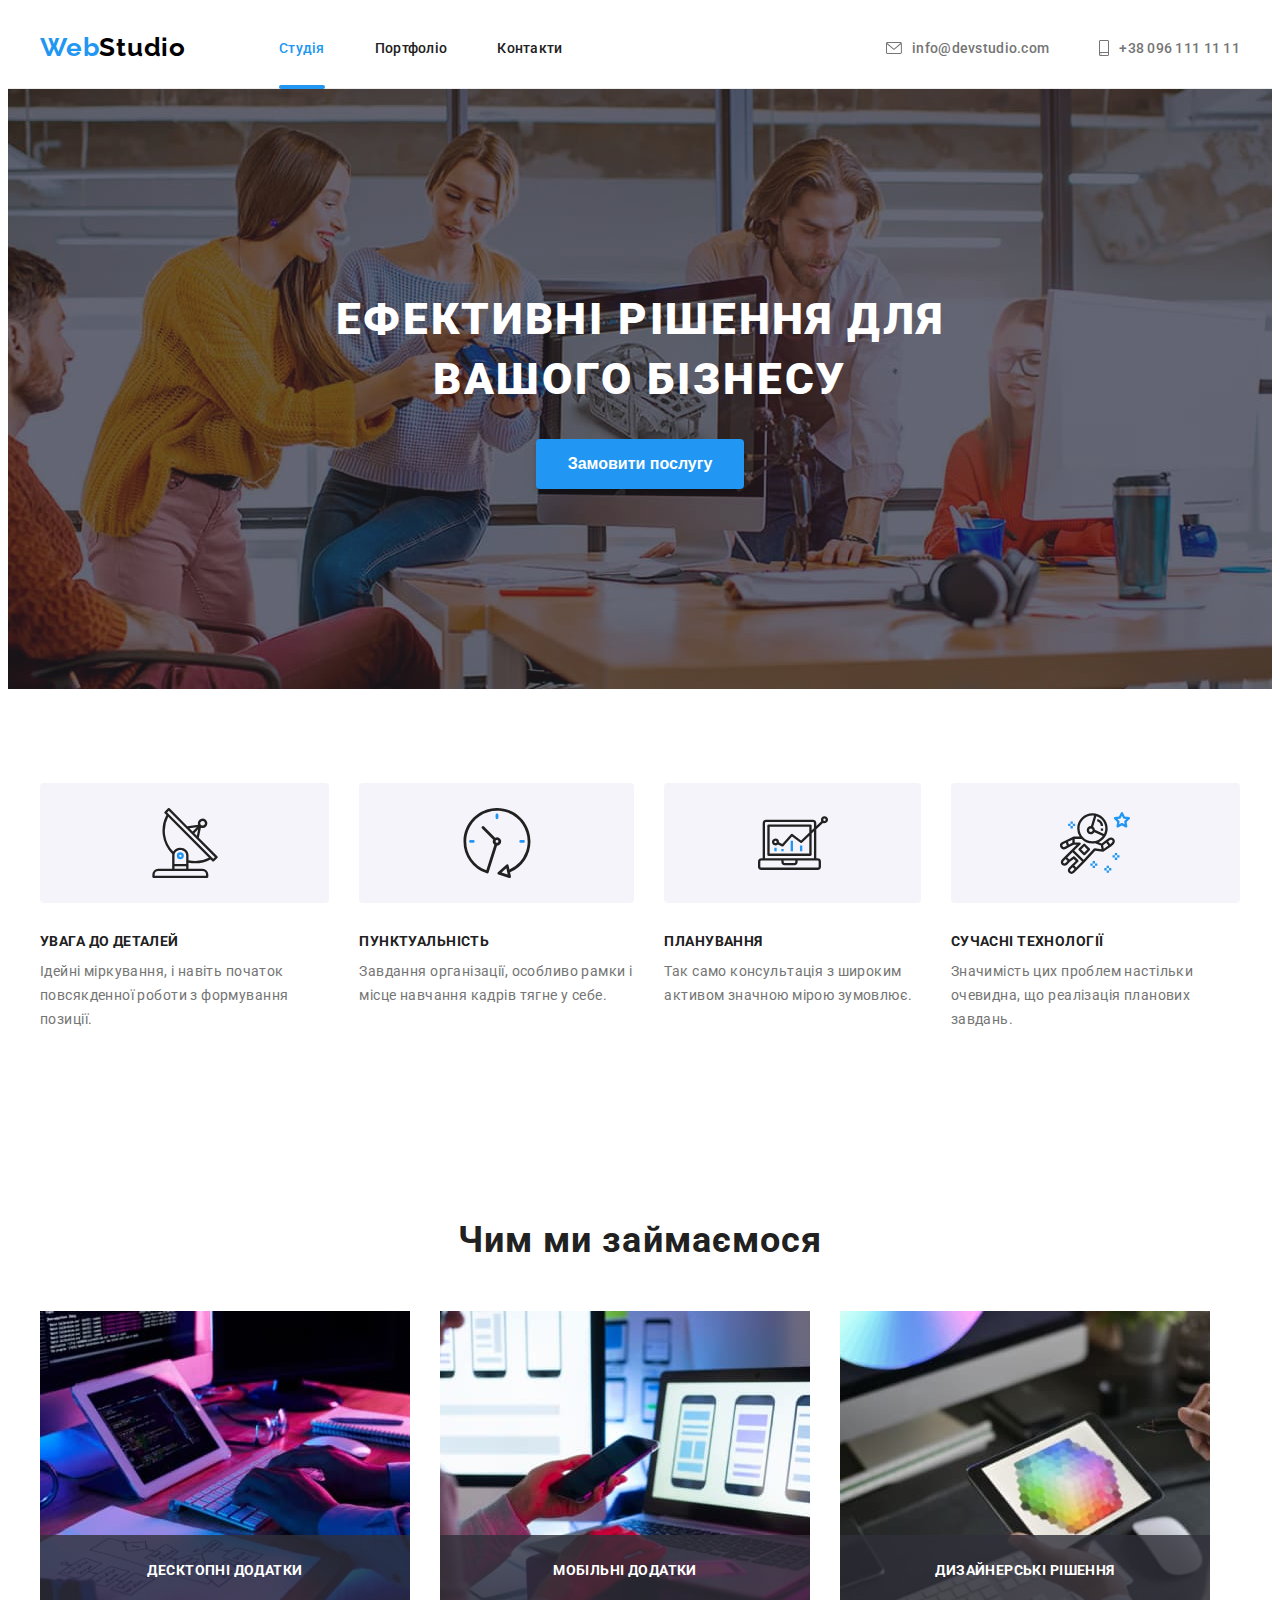
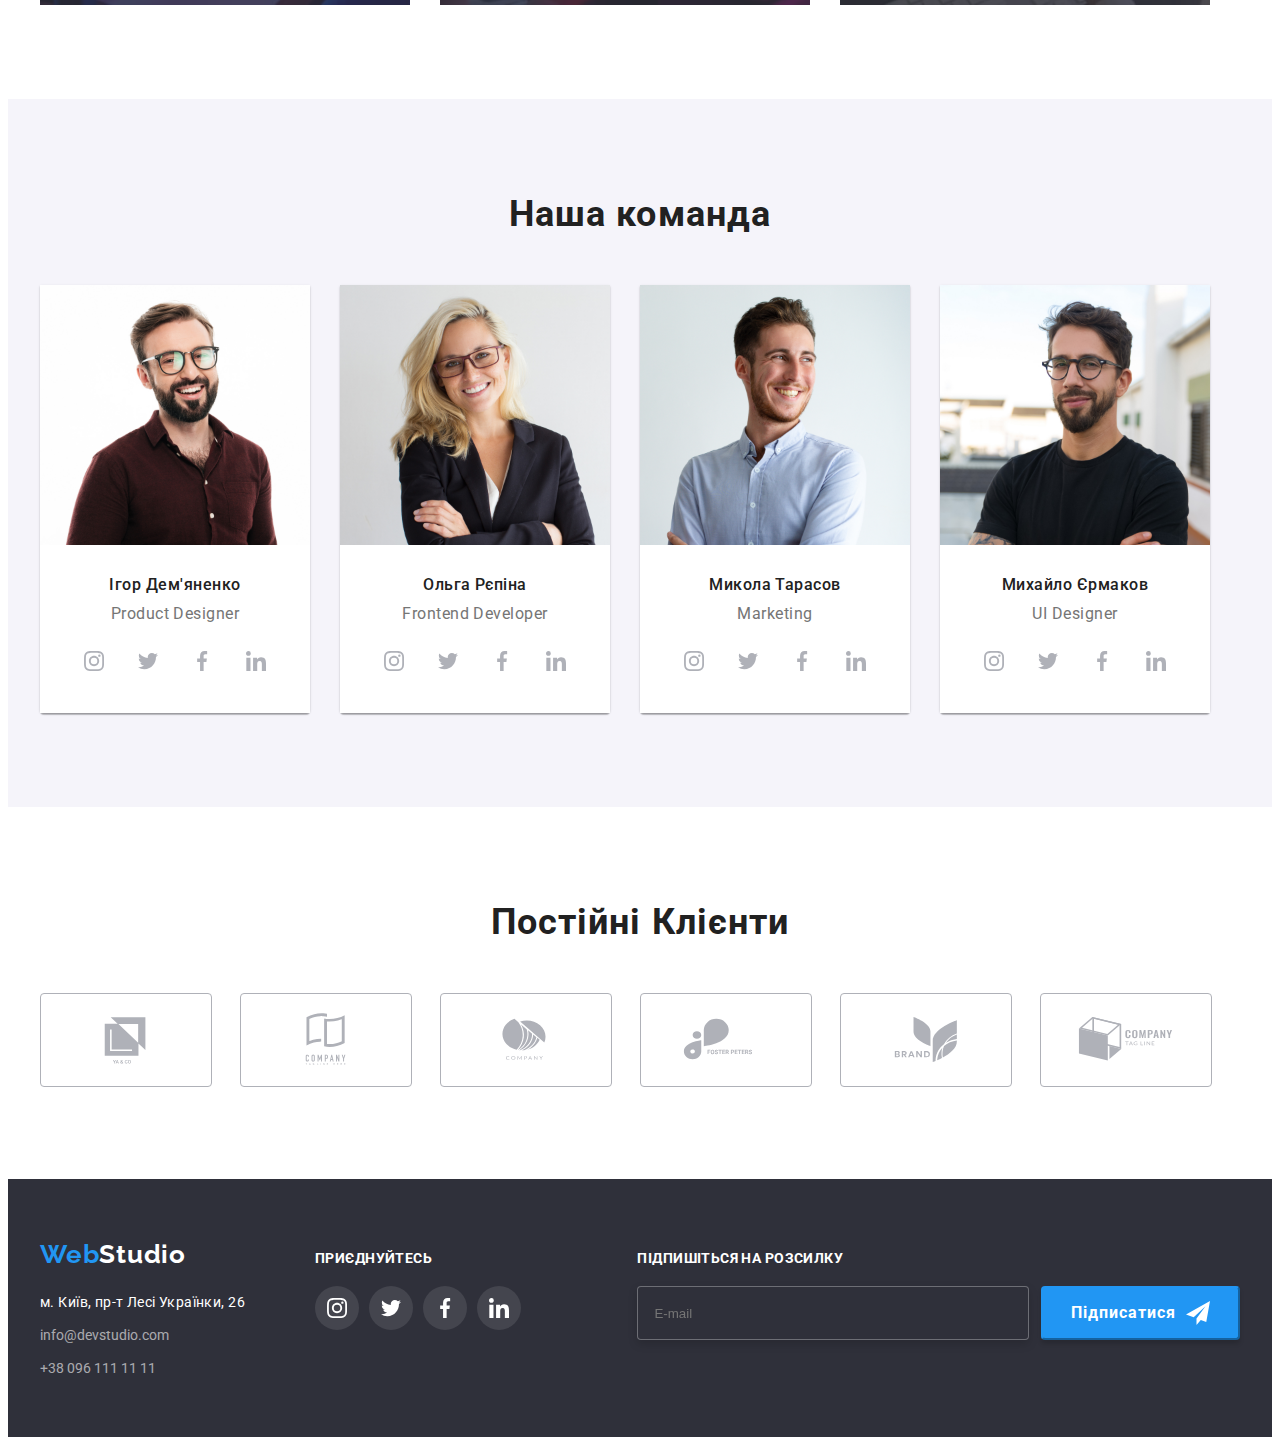
==== commit 31d50913: "correct" ====
--- a/index.html
+++ b/index.html
@@ -190,7 +190,7 @@
         </div>
       </section>
       <!--!section 2 images 3x-->
-      <section class="section section--img">
+      <section class="section section--nopadding-top">
         <div class="container">
           <h2 class="cont__tittle">Чим ми займаємося</h2>
           <ul class="list">
--- a/css/main.min.css
+++ b/css/main.min.css
@@ -1 +1 @@
-:root{--brand-color: #2f303a;--focus-hover-color: #2196f3;--article-color: #757575;--titlle-color: #212121;--active-color: #ffffff;--img-color: #eeeeee;--button-bg: #188ce8;--link-color: #ffffff99;--btn-background: #f5f4fa;--border-color: #ececec;--icon-social-color: #afb1b8;--background-icon-footer: #ffffff1a;--btn-border-color: #0000001a;--background-modal: #00000033;--button-shadow: 0px 3px 1px rgba(0, 0, 0, 0.1), 0px 1px 2px rgba(0, 0, 0, 0.08), 0px 2px 2px rgba(0, 0, 0, 0.12);--photo-shadow: 0px 1px 3px rgba(0, 0, 0, 0.12), 0px 1px 1px rgba(0, 0, 0, 0.14), 0px 2px 1px rgba(0, 0, 0, 0.2)}.visually-hidden{position:absolute;width:1px;height:1px;margin:-1px;border:0;padding:0;white-space:nowrap;-webkit-clip-path:inset(100%);clip-path:inset(100%);clip:rect(0 0 0 0);overflow:hidden}h1,h2,h3,h4,h5,h6,p{margin:0}ul{margin:0;padding:0;list-style:none}a{text-decoration:none}img{display:block;max-width:100%;height:auto}label{display:block}body{font-family:"roboto","Raleway";background-color:var(--active-color);color:var(--titlle-color)}.caption{font-weight:700;font-size:36px;text-align:center;letter-spacing:.03em;color:var(--titlle-color);line-height:1.1666666667;margin-bottom:50px}.container{width:1200px;padding-left:15px;padding-right:15px;margin-left:auto;margin-right:auto}.header__logo{font-weight:700;font-size:26px;letter-spacing:.03em;color:var(--focus-hover-color);line-height:1.1923076923;text-decoration:none;margin-right:93px;padding-top:24px;padding-bottom:25px;display:block;font-family:"Raleway"}.header__logo:focus{background-color:var(--active-color);color:var(--focus-hover-color)}.header__logo--half{color:#000}.header__logo--half:focus{background-color:var(--active-color)}.nav__link--current{text-decoration:none;color:var(--focus-hover-color);padding-top:32px;padding-bottom:32px;display:block}.nav__link--current:focus{color:var(--focus-hover-color);background-color:var(--active-color)}.nav__link--current::after{content:"";display:inline-block;width:100%;height:4px;background-color:var(--focus-hover-color);position:absolute;left:0px;border-radius:2px;bottom:-1.5%}.backdrop{position:fixed;top:0;left:0;width:100%;height:1024px;background-color:var(--background-modal);z-index:1000;-webkit-transition:opacity 450ms linear,visibility 450ms linear,-webkit-transform 450ms linear;transition:opacity 450ms linear,visibility 450ms linear,-webkit-transform 450ms linear;transition:opacity 450ms linear,visibility 450ms linear,transform 450ms linear;transition:opacity 450ms linear,visibility 450ms linear,transform 450ms linear,-webkit-transform 450ms linear;visibility:visible;opacity:1}.backdrop.is-hidden{opacity:0;pointer-events:none;visibility:hidden}.modal{position:fixed;height:581px;width:528px;background-color:var(--active-color);border-radius:4px;-webkit-box-shadow:0px 1px 3px rgba(0,0,0,.12),0px 1px 1px rgba(0,0,0,.14),0px 2px 1px rgba(0,0,0,.2);box-shadow:0px 1px 3px rgba(0,0,0,.12),0px 1px 1px rgba(0,0,0,.14),0px 2px 1px rgba(0,0,0,.2);left:50%;top:50%;-webkit-transform:translate(-50%, -50%);transform:translate(-50%, -50%);padding:40px}.modal__btn{position:absolute;top:8px;right:8px;border-radius:50%;border:1px solid rgba(0,0,0,.1);background-color:var(--active-color);width:30px;height:30px;padding:6px 6px;display:-webkit-box;display:-ms-flexbox;display:flex;-webkit-box-align:center;-ms-flex-align:center;align-items:center;-webkit-box-pack:center;-ms-flex-pack:center;justify-content:center;cursor:pointer;-webkit-transition:fill 250ms cubic-bezier(0.4, 0, 0.2, 1);transition:fill 250ms cubic-bezier(0.4, 0, 0.2, 1)}.modal__btn:hover{fill:var(--focus-hover-color)}.modal-tittle{font-family:"Roboto";font-weight:700;font-size:20px;line-height:1.15;text-align:center;letter-spacing:.03em;display:block;color:var(--titlle-color)}.register-form-field{margin-bottom:10px}.register-form-group{margin-top:12px;margin-bottom:20px}.name-form{font-family:"Roboto";font-style:normal;font-weight:400;font-size:12px;line-height:1.1666666667;letter-spacing:.01em;color:var(--article-color);display:block;margin-bottom:4px}.form-label{width:100%;height:40px;border:1px solid rgba(33,33,33,.2);border-radius:4px;padding-left:42px;padding-right:42px;-webkit-transition:border-color 250ms cubic-bezier(0.4, 0, 0.2, 1);transition:border-color 250ms cubic-bezier(0.4, 0, 0.2, 1)}.form-label:hover,.form-label:focus{border-color:var(--focus-hover-color)}.form-label:hover+.register-form-icon{fill:var(--focus-hover-color)}.form-label:focus+.register-form-icon{fill:var(--focus-hover-color)}.coment-area{width:100%;height:120px;border-radius:4px;border-color:rgba(33,33,33,.2);padding:12px 16px;outline:rgba(0,0,0,0);-webkit-transition:border-color 250ms cubic-bezier(0.4, 0, 0.2, 1);transition:border-color 250ms cubic-bezier(0.4, 0, 0.2, 1);resize:none;display:block}.coment-area:hover,.coment-area:focus{border-color:var(--focus-hover-color)}.register-form-icon{position:absolute;left:12px;bottom:11px;-webkit-transition:fill 250ms cubic-bezier(0.4, 0, 0.2, 1);transition:fill 250ms cubic-bezier(0.4, 0, 0.2, 1)}.register-form-field{position:relative}.contract{font-family:"Roboto";font-style:normal;font-weight:400;font-size:14px;line-height:1.7142857143;letter-spacing:.03em;color:var(--article-color);-webkit-user-select:none;-moz-user-select:none;-ms-user-select:none;user-select:none}.contract-link{-webkit-text-decoration-line:underline;text-decoration-line:underline;font-family:"Roboto";font-weight:400;font-size:14px;line-height:1.7142857143;color:var(--focus-hover-color)}.checkbox-label{margin-bottom:30px;display:-webkit-box;display:-ms-flexbox;display:flex;-webkit-box-align:center;-ms-flex-align:center;align-items:center;-webkit-box-pack:center;-ms-flex-pack:center;justify-content:center;gap:7px}.icon-check{fill:#212121;-webkit-transition:fill 500ms cubic-bezier(0.4, 0, 0.2, 1);transition:fill 500ms cubic-bezier(0.4, 0, 0.2, 1)}.icon-check:hover{fill:var(--focus-hover-color);cursor:pointer}.icon-check:focus{fill:var(--focus-hover-color)}.input-check:checked+.icon-check .icon-checked{opacity:1}.input-check:checked+.icon-check .icon-unchecked{opacity:0}.icon-checked{opacity:0;-webkit-transition:opacity 500ms cubic-bezier(0.4, 0, 0.2, 1);transition:opacity 500ms cubic-bezier(0.4, 0, 0.2, 1)}.icon-unchecked{opacity:1}.send-botton{display:block;margin:0 auto;background-color:var(--focus-hover-color);padding:10px 52px;color:var(--active-color);border-color:var(--focus-hover-color);font-family:"Roboto";font-style:normal;font-weight:700;font-size:16px;line-height:1.875;text-align:center;letter-spacing:.06em;border-radius:4px;cursor:pointer;-webkit-box-shadow:var(--button-shadow);box-shadow:var(--button-shadow);-webkit-transition:color 250ms cubic-bezier(0.4, 0, 0.2, 1),background-color 250ms cubic-bezier(0.4, 0, 0.2, 1);transition:color 250ms cubic-bezier(0.4, 0, 0.2, 1),background-color 250ms cubic-bezier(0.4, 0, 0.2, 1)}.send-botton:hover{background-color:var(--button-bg)}.send-botton:focus{background-color:var(--button-bg)}.caption{font-weight:700;font-size:36px;text-align:center;letter-spacing:.03em;color:var(--titlle-color);line-height:1.1666666667;margin-bottom:50px}.card{padding-bottom:30px;padding-top:30px;background-color:var(--active-color)}.card .card__sub{font-weight:500;font-size:16px;line-height:1.1875;text-align:center;letter-spacing:.03em;margin-bottom:10px}.card .card__article{color:var(--article-color);font-weight:400;font-size:16px;line-height:1.1875;text-align:center;letter-spacing:.03em;margin-bottom:16px}.socials{display:-webkit-box;display:-ms-flexbox;display:flex;gap:10px;-webkit-box-align:center;-ms-flex-align:center;align-items:center;-webkit-box-pack:center;-ms-flex-pack:center;justify-content:center}.socials__link{width:44px;height:44px;display:-webkit-box;display:-ms-flexbox;display:flex;-webkit-box-pack:center;-ms-flex-pack:center;justify-content:center;-webkit-box-align:center;-ms-flex-align:center;align-items:center;fill:var(--icon-social-color);background-color:var(--active-color);border-radius:50px;-webkit-transition:fill 250ms cubic-bezier(0.4, 0, 0.2, 1),background-color 250ms cubic-bezier(0.4, 0, 0.2, 1);transition:fill 250ms cubic-bezier(0.4, 0, 0.2, 1),background-color 250ms cubic-bezier(0.4, 0, 0.2, 1)}.socials__link:hover,.socials__link:focus{background-color:var(--focus-hover-color);fill:var(--active-color)}.clients__link{fill:var(--icon-social-color);width:100%;height:100%;display:-webkit-box;display:-ms-flexbox;display:flex;-webkit-box-align:center;-ms-flex-align:center;align-items:center;-webkit-box-pack:center;-ms-flex-pack:center;justify-content:center;-webkit-transition:fill 250ms cubic-bezier(0.4, 0, 0.2, 1),border-color 250ms cubic-bezier(0.4, 0, 0.2, 1);transition:fill 250ms cubic-bezier(0.4, 0, 0.2, 1),border-color 250ms cubic-bezier(0.4, 0, 0.2, 1);border:1px solid var(--icon-social-color);border-radius:4px}.clients__link:hover,.clients__link:focus{fill:var(--focus-hover-color);color:var(--focus-hover-color);border-color:var(--focus-hover-color);background-color:var(--active-color)}.footer__logo{font-weight:700;font-size:26px;letter-spacing:.03em;color:var(--focus-hover-color);line-height:1.1923076923;text-decoration:none;display:block;margin-bottom:20px;font-family:"Raleway"}.footer__logo:focus{background-color:var(--brand-color);color:var(--focus-hover-color)}.footer__logo--half{color:var(--active-color)}.address{font-style:normal}.address__item:not(:last-child){margin-bottom:9px}.address__map{font-size:14px;letter-spacing:.03em;color:var(--active-color);line-height:1.7142857143;text-decoration:none;-webkit-transition:color 250ms cubic-bezier(0.4, 0, 0.2, 1);transition:color 250ms cubic-bezier(0.4, 0, 0.2, 1)}.address__map:hover{color:var(--focus-hover-color)}.address__map:focus{color:var(--focus-hover-color);background-color:var(--brand-color)}.address__link{font-size:14px;line-height:1.7142857143;color:var(--link-color);text-decoration:none;-webkit-transition:color 250ms cubic-bezier(0.4, 0, 0.2, 1);transition:color 250ms cubic-bezier(0.4, 0, 0.2, 1)}.address__link:hover{color:var(--focus-hover-color)}.address__link:focus{color:var(--focus-hover-color);background-color:var(--brand-color)}.aside{margin-right:70px;-webkit-box-flex:1;-ms-flex-positive:1;flex-grow:1;margin-right:93px}.aside .aside__tittle{font-style:normal;font-weight:700;font-size:14px;line-height:1.1428571429;letter-spacing:.03em;text-transform:uppercase;color:var(--active-color);margin-bottom:20px}.aside .aside__list{display:-webkit-box;display:-ms-flexbox;display:flex;gap:10px}.aside .aside__link{width:44px;height:44px;display:-webkit-box;display:-ms-flexbox;display:flex;-webkit-box-pack:center;-ms-flex-pack:center;justify-content:center;-webkit-box-align:center;-ms-flex-align:center;align-items:center;fill:var(--icon-social-color);background-color:var(--background-icon-footer);border-radius:50px;-webkit-transition:fill 250ms cubic-bezier(0.4, 0, 0.2, 1),background-color 250ms cubic-bezier(0.4, 0, 0.2, 1);transition:fill 250ms cubic-bezier(0.4, 0, 0.2, 1),background-color 250ms cubic-bezier(0.4, 0, 0.2, 1)}.aside .aside__link:hover,.aside .aside__link:focus{fill:currentColor;background-color:var(--focus-hover-color)}.aside .aside__icon{fill:var(--active-color)}/*!portfolio!*/.box-img{border-bottom:1px solid var(--img-color);border-left:1px solid var(--img-color);border-right:1px solid var(--img-color);padding:20px 24px}.overlay{position:absolute;top:0;left:0;-webkit-transform:translateY(100%);transform:translateY(100%);width:100%;height:100%;display:-webkit-box;display:-ms-flexbox;display:flex;-webkit-box-align:center;-ms-flex-align:center;align-items:center;-webkit-box-pack:center;-ms-flex-pack:center;justify-content:center;padding:20px;background-color:rgba(33,150,243,.9);-webkit-transition:-webkit-transform 250ms cubic-bezier(0.4, 0, 0.2, 1);transition:-webkit-transform 250ms cubic-bezier(0.4, 0, 0.2, 1);transition:transform 250ms cubic-bezier(0.4, 0, 0.2, 1);transition:transform 250ms cubic-bezier(0.4, 0, 0.2, 1), -webkit-transform 250ms cubic-bezier(0.4, 0, 0.2, 1)}.overlay .overlay__text{font-weight:400;font-size:18px;line-height:1.5555555556;letter-spacing:.03em;color:var(--active-color);width:322px}.header{border-bottom:1px solid var(--border-color)}.header-container{display:-webkit-box;display:-ms-flexbox;display:flex;-webkit-box-align:center;-ms-flex-align:center;align-items:center}.nav{margin-right:auto}.nav__list{list-style:none;font-weight:500;font-size:14px;line-height:1.1428571429;letter-spacing:.02em;display:-webkit-box;display:-ms-flexbox;display:flex;gap:50px}.nav__list .nav__item:hover{color:var(--focus-hover-color)}.nav__list .nav__item:focus{color:var(--focus-hover-color);background-color:var(--active-color)}.nav__item--main{position:relative}.nav__link{text-decoration:none;color:#212121;padding-top:32px;padding-bottom:32px;display:block;-webkit-transition:color 250ms cubic-bezier(0.4, 0, 0.2, 1);transition:color 250ms cubic-bezier(0.4, 0, 0.2, 1)}.nav__link:hover{color:var(--focus-hover-color)}.nav__link:focus{color:var(--focus-hover-color);background-color:var(--active-color)}.info{list-style:none;display:-webkit-box;display:-ms-flexbox;display:flex;gap:50px;-webkit-box-align:center;-ms-flex-align:center;align-items:center}.info__link{text-decoration:none;color:var(--article-color);font-weight:500;font-size:14px;line-height:1.1428571429;letter-spacing:.02em;padding-top:32px;padding-bottom:32px;display:-webkit-box;display:-ms-flexbox;display:flex;gap:10px;-webkit-box-align:center;-ms-flex-align:center;align-items:center;-webkit-transition:color 250ms cubic-bezier(0.4, 0, 0.2, 1);transition:color 250ms cubic-bezier(0.4, 0, 0.2, 1)}.info__link:hover,.info__link:focus{color:var(--focus-hover-color);fill:var(--focus-hover-color);background-color:var(--active-color)}.info__icon{fill:currentColor}.hero{background-color:var(--brand-color);padding-top:200px;padding-bottom:200px;background-image:-webkit-gradient(linear, left top, right top, from(rgba(47, 48, 58, 0.4)), to(rgba(47, 48, 58, 0.4))),url(../images/main/section-under-header/Img.jpg);background-image:linear-gradient(to right, rgba(47, 48, 58, 0.4), rgba(47, 48, 58, 0.4)),url(../images/main/section-under-header/Img.jpg);background-position:center;background-repeat:no-repeat;background-size:cover;max-width:1600px;margin-left:auto;margin-right:auto}.hero__tittle{color:var(--active-color);font-weight:900;font-size:44px;line-height:1.3636363636;width:696px;text-align:center;letter-spacing:.06em;text-transform:uppercase;margin-bottom:30px;margin-left:auto;margin-right:auto}.hero__button{background-color:var(--focus-hover-color);color:var(--active-color);font-size:16px;font-weight:700;-webkit-box-shadow:0px 4px 4px rgba(0,0,0,.15);box-shadow:0px 4px 4px rgba(0,0,0,.15);border-radius:4px;line-height:1.875;padding:10px 32px;display:block;margin-left:auto;margin-right:auto;border:0px;-webkit-transition:color 250ms cubic-bezier(0.4, 0, 0.2, 1),background-color 250ms cubic-bezier(0.4, 0, 0.2, 1);transition:color 250ms cubic-bezier(0.4, 0, 0.2, 1),background-color 250ms cubic-bezier(0.4, 0, 0.2, 1)}.hero__button:hover{background-color:var(--button-bg);cursor:pointer}.hero__button:focus{background-color:var(--button-bg)}.hero__button:active{color:var(--active-color);background-color:var(--button-bg)}.section{padding:94px 0}.main{font-weight:700;font-size:14px;line-height:1.1428571429;letter-spacing:.03em;display:-webkit-box;display:-ms-flexbox;display:flex;gap:30px}.main .main__box{height:120px;background-color:var(--btn-background);display:-webkit-box;display:-ms-flexbox;display:flex;-webkit-box-pack:center;-ms-flex-pack:center;justify-content:center;-webkit-box-align:center;-ms-flex-align:center;align-items:center;border-radius:4px;margin-bottom:30px}.main .main__sub{font-weight:700;font-size:14px;line-height:1.1428571429;letter-spacing:.03em;text-transform:uppercase;color:var(--titlle-color);margin-bottom:10px}.main .main__article{font-weight:400;font-size:14px;line-height:1.7142857143;letter-spacing:.03em;color:var(--article-color)}.section--img{padding-top:0;padding-bottom:94px}.cont__tittle{font-weight:700;font-size:36px;line-height:1.1666666667;text-align:center;letter-spacing:.03em;color:var(--titlle-color);margin-bottom:50px}.list{display:-webkit-box;display:-ms-flexbox;display:flex;gap:30px}.list .list__item{position:relative}.list .list__article{font-family:"Roboto";font-weight:700;font-size:14px;line-height:16px;text-align:center;letter-spacing:.03em;text-transform:uppercase;color:var(--active-color);position:absolute;left:0;bottom:0;display:-webkit-box;display:-ms-flexbox;display:flex;-webkit-box-align:center;-ms-flex-align:center;align-items:center;-webkit-box-pack:center;-ms-flex-pack:center;justify-content:center;width:100%;height:70px;background-color:rgba(47,48,58,.8)}.team-section{background-color:var(--btn-background)}.team{display:-webkit-box;display:-ms-flexbox;display:flex;gap:30px}.team .team__item{-webkit-box-shadow:var(--photo-shadow);box-shadow:var(--photo-shadow);border-radius:0px 0px 4px 4px}.clients{display:-webkit-box;display:-ms-flexbox;display:flex;gap:30px}.clients__item{width:170px;height:92px}.footer{background-color:var(--brand-color);padding-top:60px;padding-bottom:57px}.container__footer--logo{margin-right:70px}.container--footer{display:-webkit-box;display:-ms-flexbox;display:flex;-webkit-box-align:baseline;-ms-flex-align:baseline;align-items:baseline}.holder__tittle{font-family:"Roboto";font-weight:700;font-size:14px;line-height:1.1428571429;letter-spacing:.03em;text-transform:uppercase;display:block;color:var(--active-color);margin-bottom:20px}.holder__container{display:-webkit-box;display:-ms-flexbox;display:flex}.holder__label{margin-right:12px}.holder__input{border:1px solid rgba(255,255,255,.3);-webkit-filter:drop-shadow(0px 4px 4px rgba(0, 0, 0, 0.15));filter:drop-shadow(0px 4px 4px rgba(0, 0, 0, 0.15));border-radius:4px;background-color:var(--brand-color);width:358px;height:50px;border-color:rgba(255,255,255,.3019607843);padding-left:16px;padding-right:16px;color:var(--active-color);outline:rgba(0,0,0,0);-webkit-transition:border-color 250ms cubic-bezier(0.4, 0, 0.2, 1);transition:border-color 250ms cubic-bezier(0.4, 0, 0.2, 1)}.holder__input:hover,.holder__input:focus{border-color:var(--focus-hover-color)}.holder__btn{display:-webkit-box;display:-ms-flexbox;display:flex;-webkit-box-align:center;-ms-flex-align:center;align-items:center;text-align:center;color:var(--active-color);background-color:var(--focus-hover-color);border-radius:4px;-webkit-box-shadow:0px 4px 4px rgba(0,0,0,.15);box-shadow:0px 4px 4px rgba(0,0,0,.15);border-color:var(--focus-hover-color);gap:10px;padding-left:28px;padding-right:28px;cursor:pointer;-webkit-transition:color 250ms cubic-bezier(0.4, 0, 0.2, 1),background-color 250ms cubic-bezier(0.4, 0, 0.2, 1);transition:color 250ms cubic-bezier(0.4, 0, 0.2, 1),background-color 250ms cubic-bezier(0.4, 0, 0.2, 1)}.holder__btn:hover,.holder__btn:focus{background-color:var(--button-bg)}.holder__article{font-family:"Roboto";font-weight:700;font-size:16px;line-height:1.875;letter-spacing:.06em;color:var(--active-color)}.holder__icon{fill:var(--active-color)}/*!portfolio!*/.items{margin-bottom:50px;display:-webkit-box;display:-ms-flexbox;display:flex;-webkit-box-pack:center;-ms-flex-pack:center;justify-content:center;gap:8px;font-weight:500;font-size:16px;line-height:1.625;letter-spacing:.03em;color:var(--titlle-color)}.items .items__button{background-color:var(--btn-background);color:var(--titlle-color);font-weight:500;font-size:16px;line-height:1.625;letter-spacing:.03em;text-align:center;font-family:"Roboto";border:none;border-radius:4px;padding:6px 22px;-webkit-transition:color 250ms cubic-bezier(0.4, 0, 0.2, 1),background-color 250ms cubic-bezier(0.4, 0, 0.2, 1),-webkit-box-shadow 250ms cubic-bezier(0.4, 0, 0.2, 1);transition:color 250ms cubic-bezier(0.4, 0, 0.2, 1),background-color 250ms cubic-bezier(0.4, 0, 0.2, 1),-webkit-box-shadow 250ms cubic-bezier(0.4, 0, 0.2, 1);transition:color 250ms cubic-bezier(0.4, 0, 0.2, 1),background-color 250ms cubic-bezier(0.4, 0, 0.2, 1),box-shadow 250ms cubic-bezier(0.4, 0, 0.2, 1);transition:color 250ms cubic-bezier(0.4, 0, 0.2, 1),background-color 250ms cubic-bezier(0.4, 0, 0.2, 1),box-shadow 250ms cubic-bezier(0.4, 0, 0.2, 1),-webkit-box-shadow 250ms cubic-bezier(0.4, 0, 0.2, 1)}.items .items__button:hover,.items .items__button:focus{background-color:var(--focus-hover-color);color:var(--active-color);cursor:pointer;border:none;-webkit-box-shadow:var(--button-shadow);box-shadow:var(--button-shadow)}.items .items__button:active{color:var(--active-color);background-color:var(--button-bg)}.items .items__button--fist{padding:6px 25px}.benefits{display:-webkit-box;display:-ms-flexbox;display:flex;-ms-flex-wrap:wrap;flex-wrap:wrap;gap:30px}.benefits .benefits__link{display:block;-webkit-transition:-webkit-box-shadow 250ms cubic-bezier(0.4, 0, 0.2, 1);transition:-webkit-box-shadow 250ms cubic-bezier(0.4, 0, 0.2, 1);transition:box-shadow 250ms cubic-bezier(0.4, 0, 0.2, 1);transition:box-shadow 250ms cubic-bezier(0.4, 0, 0.2, 1), -webkit-box-shadow 250ms cubic-bezier(0.4, 0, 0.2, 1)}.benefits .benefits__link:hover,.benefits .benefits__link:focus{-webkit-box-shadow:0px 1px 1px rgba(0,0,0,.12),0px 4px 4px rgba(0,0,0,.06),1px 4px 6px rgba(0,0,0,.16);box-shadow:0px 1px 1px rgba(0,0,0,.12),0px 4px 4px rgba(0,0,0,.06),1px 4px 6px rgba(0,0,0,.16)}.benefits__link:hover .overlay{-webkit-transform:translateY(0);transform:translateY(0)}.benefits__link:focus .overlay{-webkit-transform:translateY(0);transform:translateY(0)}.portfolio-thumb{position:relative;overflow:hidden}.section-img{background-color:var(--img-color)}.section-subject{font-style:normal;font-weight:700;font-size:18px;line-height:2;letter-spacing:.06em;color:var(--titlle-color);font-family:"Roboto";margin-bottom:4px}.section-desc{font-size:16px;line-height:1.875;letter-spacing:.03em;color:var(--article-color)}:root{--brand-color: #2f303a;--focus-hover-color: #2196f3;--article-color: #757575;--titlle-color: #212121;--active-color: #ffffff;--img-color: #eeeeee;--button-bg: #188ce8;--link-color: #ffffff99;--btn-background: #f5f4fa;--border-color: #ececec;--icon-social-color: #afb1b8;--background-icon-footer: #ffffff1a;--btn-border-color: #0000001a;--background-modal: #00000033;--button-shadow: 0px 3px 1px rgba(0, 0, 0, 0.1), 0px 1px 2px rgba(0, 0, 0, 0.08), 0px 2px 2px rgba(0, 0, 0, 0.12);--photo-shadow: 0px 1px 3px rgba(0, 0, 0, 0.12), 0px 1px 1px rgba(0, 0, 0, 0.14), 0px 2px 1px rgba(0, 0, 0, 0.2)}h1,h2,h3,h4,h5,h6,p{margin:0}ul{margin:0;padding:0;list-style:none}a{text-decoration:none}.container{width:1200px;padding-left:15px;padding-right:15px;margin-left:auto;margin-right:auto}img{display:block;max-width:100%;height:auto}body{font-family:"roboto","Raleway";background-color:var(--active-color);color:var(--titlle-color)}label{display:block}.header{border-bottom:1px solid var(--border-color)}.header-container{display:-webkit-box;display:-ms-flexbox;display:flex;-webkit-box-align:center;-ms-flex-align:center;align-items:center}.header__logo{font-weight:700;font-size:26px;letter-spacing:.03em;color:var(--focus-hover-color);line-height:1.1923076923;text-decoration:none;margin-right:93px;padding-top:24px;padding-bottom:25px;display:block;font-family:"Raleway"}.header__logo:focus{background-color:var(--active-color);color:var(--focus-hover-color)}.header__logo--half{color:#000}.header__logo--half:focus{background-color:var(--active-color)}.nav{margin-right:auto}.nav__list{list-style:none;font-weight:500;font-size:14px;line-height:1.1428571429;letter-spacing:.02em;display:-webkit-box;display:-ms-flexbox;display:flex;gap:50px}.nav__list .nav__item:hover{color:var(--focus-hover-color)}.nav__list .nav__item:focus{color:var(--focus-hover-color);background-color:var(--active-color)}.nav__item--main{position:relative}.nav__link{text-decoration:none;color:#212121;padding-top:32px;padding-bottom:32px;display:block;-webkit-transition:color 250ms cubic-bezier(0.4, 0, 0.2, 1);transition:color 250ms cubic-bezier(0.4, 0, 0.2, 1)}.nav__link:hover{color:var(--focus-hover-color)}.nav__link:focus{color:var(--focus-hover-color);background-color:var(--active-color)}.nav__link--current{text-decoration:none;color:var(--focus-hover-color);padding-top:32px;padding-bottom:32px;display:block}.nav__link--current:focus{color:var(--focus-hover-color);background-color:var(--active-color)}.nav__link--current::after{content:"";display:inline-block;width:100%;height:4px;background-color:var(--focus-hover-color);position:absolute;left:0px;border-radius:2px;bottom:-1.5%}.info{list-style:none;display:-webkit-box;display:-ms-flexbox;display:flex;gap:50px;-webkit-box-align:center;-ms-flex-align:center;align-items:center}.info__link{text-decoration:none;color:var(--article-color);font-weight:500;font-size:14px;line-height:1.1428571429;letter-spacing:.02em;padding-top:32px;padding-bottom:32px;display:-webkit-box;display:-ms-flexbox;display:flex;gap:10px;-webkit-box-align:center;-ms-flex-align:center;align-items:center;-webkit-transition:color 250ms cubic-bezier(0.4, 0, 0.2, 1);transition:color 250ms cubic-bezier(0.4, 0, 0.2, 1)}.info__link:hover,.info__link:focus{color:var(--focus-hover-color);fill:var(--focus-hover-color);background-color:var(--active-color)}.info__icon{fill:currentColor}.hero{background-color:var(--brand-color);padding-top:200px;padding-bottom:200px;background-image:-webkit-gradient(linear, left top, right top, from(rgba(47, 48, 58, 0.4)), to(rgba(47, 48, 58, 0.4))),url(../images/main/section-under-header/Img.jpg);background-image:linear-gradient(to right, rgba(47, 48, 58, 0.4), rgba(47, 48, 58, 0.4)),url(../images/main/section-under-header/Img.jpg);background-position:center;background-repeat:no-repeat;background-size:cover;max-width:1600px;margin-left:auto;margin-right:auto}.hero__tittle{color:var(--active-color);font-weight:900;font-size:44px;line-height:1.3636363636;width:696px;text-align:center;letter-spacing:.06em;text-transform:uppercase;margin-bottom:30px;margin-left:auto;margin-right:auto}.hero__button{background-color:var(--focus-hover-color);color:var(--active-color);font-size:16px;font-weight:700;-webkit-box-shadow:0px 4px 4px rgba(0,0,0,.15);box-shadow:0px 4px 4px rgba(0,0,0,.15);border-radius:4px;line-height:1.875;padding:10px 32px;display:block;margin-left:auto;margin-right:auto;border:0px;-webkit-transition:color 250ms cubic-bezier(0.4, 0, 0.2, 1),background-color 250ms cubic-bezier(0.4, 0, 0.2, 1);transition:color 250ms cubic-bezier(0.4, 0, 0.2, 1),background-color 250ms cubic-bezier(0.4, 0, 0.2, 1)}.hero__button:hover{background-color:var(--button-bg);cursor:pointer}.hero__button:focus{background-color:var(--button-bg)}.hero__button:active{color:var(--active-color);background-color:var(--button-bg)}.backdrop{position:fixed;top:0;left:0;width:100%;height:1024px;background-color:var(--background-modal);z-index:1000;-webkit-transition:opacity 450ms linear,visibility 450ms linear,-webkit-transform 450ms linear;transition:opacity 450ms linear,visibility 450ms linear,-webkit-transform 450ms linear;transition:opacity 450ms linear,visibility 450ms linear,transform 450ms linear;transition:opacity 450ms linear,visibility 450ms linear,transform 450ms linear,-webkit-transform 450ms linear;visibility:visible;opacity:1}.backdrop.is-hidden{opacity:0;pointer-events:none;visibility:hidden}.modal{position:fixed;height:581px;width:528px;background-color:var(--active-color);border-radius:4px;-webkit-box-shadow:0px 1px 3px rgba(0,0,0,.12),0px 1px 1px rgba(0,0,0,.14),0px 2px 1px rgba(0,0,0,.2);box-shadow:0px 1px 3px rgba(0,0,0,.12),0px 1px 1px rgba(0,0,0,.14),0px 2px 1px rgba(0,0,0,.2);left:50%;top:50%;-webkit-transform:translate(-50%, -50%);transform:translate(-50%, -50%);padding:40px}.modal__btn{position:absolute;top:8px;right:8px;border-radius:50%;border:1px solid rgba(0,0,0,.1);background-color:var(--active-color);width:30px;height:30px;padding:6px 6px;display:-webkit-box;display:-ms-flexbox;display:flex;-webkit-box-align:center;-ms-flex-align:center;align-items:center;-webkit-box-pack:center;-ms-flex-pack:center;justify-content:center;cursor:pointer;-webkit-transition:fill 250ms cubic-bezier(0.4, 0, 0.2, 1);transition:fill 250ms cubic-bezier(0.4, 0, 0.2, 1)}.modal__btn:hover{fill:var(--focus-hover-color)}.modal-tittle{font-family:"Roboto";font-weight:700;font-size:20px;line-height:1.15;text-align:center;letter-spacing:.03em;display:block;color:var(--titlle-color)}.register-form-field{margin-bottom:10px}.register-form-group{margin-top:12px;margin-bottom:20px}.name-form{font-family:"Roboto";font-style:normal;font-weight:400;font-size:12px;line-height:1.1666666667;letter-spacing:.01em;color:var(--article-color);display:block;margin-bottom:4px}.form-label{width:100%;height:40px;border:1px solid rgba(33,33,33,.2);border-radius:4px;padding-left:42px;padding-right:42px;-webkit-transition:border-color 250ms cubic-bezier(0.4, 0, 0.2, 1);transition:border-color 250ms cubic-bezier(0.4, 0, 0.2, 1)}.form-label:hover,.form-label:focus{border-color:var(--focus-hover-color)}.form-label:hover+.register-form-icon{fill:var(--focus-hover-color)}.form-label:focus+.register-form-icon{fill:var(--focus-hover-color)}.coment-area{width:100%;height:120px;border-radius:4px;border-color:rgba(33,33,33,.2);padding:12px 16px;outline:rgba(0,0,0,0);-webkit-transition:border-color 250ms cubic-bezier(0.4, 0, 0.2, 1);transition:border-color 250ms cubic-bezier(0.4, 0, 0.2, 1);resize:none;display:block}.coment-area:hover,.coment-area:focus{border-color:var(--focus-hover-color)}.register-form-icon{position:absolute;left:12px;bottom:11px;-webkit-transition:fill 250ms cubic-bezier(0.4, 0, 0.2, 1);transition:fill 250ms cubic-bezier(0.4, 0, 0.2, 1)}.register-form-field{position:relative}.contract{font-family:"Roboto";font-style:normal;font-weight:400;font-size:14px;line-height:1.7142857143;letter-spacing:.03em;color:var(--article-color);-webkit-user-select:none;-moz-user-select:none;-ms-user-select:none;user-select:none}.contract-link{-webkit-text-decoration-line:underline;text-decoration-line:underline;font-family:"Roboto";font-weight:400;font-size:14px;line-height:1.7142857143;color:var(--focus-hover-color)}.checkbox-label{margin-bottom:30px;display:-webkit-box;display:-ms-flexbox;display:flex;-webkit-box-align:center;-ms-flex-align:center;align-items:center;-webkit-box-pack:center;-ms-flex-pack:center;justify-content:center;gap:7px}.icon-check{fill:#212121;-webkit-transition:fill 500ms cubic-bezier(0.4, 0, 0.2, 1);transition:fill 500ms cubic-bezier(0.4, 0, 0.2, 1)}.icon-check:hover{fill:var(--focus-hover-color);cursor:pointer}.icon-check:focus{fill:var(--focus-hover-color)}.input-check:checked+.icon-check .icon-checked{opacity:1}.input-check:checked+.icon-check .icon-unchecked{opacity:0}.icon-checked{opacity:0;-webkit-transition:opacity 500ms cubic-bezier(0.4, 0, 0.2, 1);transition:opacity 500ms cubic-bezier(0.4, 0, 0.2, 1)}.icon-unchecked{opacity:1}.send-botton{display:block;margin:0 auto;background-color:var(--focus-hover-color);padding:10px 52px;color:var(--active-color);border-color:var(--focus-hover-color);font-family:"Roboto";font-style:normal;font-weight:700;font-size:16px;line-height:1.875;text-align:center;letter-spacing:.06em;border-radius:4px;cursor:pointer;-webkit-box-shadow:var(--button-shadow);box-shadow:var(--button-shadow);-webkit-transition:color 250ms cubic-bezier(0.4, 0, 0.2, 1),background-color 250ms cubic-bezier(0.4, 0, 0.2, 1);transition:color 250ms cubic-bezier(0.4, 0, 0.2, 1),background-color 250ms cubic-bezier(0.4, 0, 0.2, 1)}.send-botton:hover{background-color:var(--button-bg)}.send-botton:focus{background-color:var(--button-bg)}.section{padding:94px 0}.main{font-weight:700;font-size:14px;line-height:1.1428571429;letter-spacing:.03em;display:-webkit-box;display:-ms-flexbox;display:flex;gap:30px}.main .main__box{height:120px;background-color:var(--btn-background);display:-webkit-box;display:-ms-flexbox;display:flex;-webkit-box-pack:center;-ms-flex-pack:center;justify-content:center;-webkit-box-align:center;-ms-flex-align:center;align-items:center;border-radius:4px;margin-bottom:30px}.main .main__sub{font-weight:700;font-size:14px;line-height:1.1428571429;letter-spacing:.03em;text-transform:uppercase;color:var(--titlle-color);margin-bottom:10px}.main .main__article{font-weight:400;font-size:14px;line-height:1.7142857143;letter-spacing:.03em;color:var(--article-color)}.section--img{padding-top:0;padding-bottom:94px}.cont__tittle{font-weight:700;font-size:36px;line-height:1.1666666667;text-align:center;letter-spacing:.03em;color:var(--titlle-color);margin-bottom:50px}.list{display:-webkit-box;display:-ms-flexbox;display:flex;gap:30px}.list .list__item{position:relative}.list .list__article{font-family:"Roboto";font-weight:700;font-size:14px;line-height:16px;text-align:center;letter-spacing:.03em;text-transform:uppercase;color:var(--active-color);position:absolute;left:0;bottom:0;display:-webkit-box;display:-ms-flexbox;display:flex;-webkit-box-align:center;-ms-flex-align:center;align-items:center;-webkit-box-pack:center;-ms-flex-pack:center;justify-content:center;width:100%;height:70px;background-color:rgba(47,48,58,.8)}.team-section{background-color:var(--btn-background)}.caption{font-weight:700;font-size:36px;text-align:center;letter-spacing:.03em;color:var(--titlle-color);line-height:1.1666666667;margin-bottom:50px}.team{display:-webkit-box;display:-ms-flexbox;display:flex;gap:30px}.team .team__item{-webkit-box-shadow:var(--photo-shadow);box-shadow:var(--photo-shadow);border-radius:0px 0px 4px 4px}.card{padding-bottom:30px;padding-top:30px;background-color:var(--active-color)}.card .card__sub{font-weight:500;font-size:16px;line-height:1.1875;text-align:center;letter-spacing:.03em;margin-bottom:10px}.card .card__article{color:var(--article-color);font-weight:400;font-size:16px;line-height:1.1875;text-align:center;letter-spacing:.03em;margin-bottom:16px}.socials{display:-webkit-box;display:-ms-flexbox;display:flex;gap:10px;-webkit-box-align:center;-ms-flex-align:center;align-items:center;-webkit-box-pack:center;-ms-flex-pack:center;justify-content:center}.socials__link{width:44px;height:44px;display:-webkit-box;display:-ms-flexbox;display:flex;-webkit-box-pack:center;-ms-flex-pack:center;justify-content:center;-webkit-box-align:center;-ms-flex-align:center;align-items:center;fill:var(--icon-social-color);background-color:var(--active-color);border-radius:50px;-webkit-transition:fill 250ms cubic-bezier(0.4, 0, 0.2, 1),background-color 250ms cubic-bezier(0.4, 0, 0.2, 1);transition:fill 250ms cubic-bezier(0.4, 0, 0.2, 1),background-color 250ms cubic-bezier(0.4, 0, 0.2, 1)}.socials__link:hover,.socials__link:focus{background-color:var(--focus-hover-color);fill:var(--active-color)}.clients{display:-webkit-box;display:-ms-flexbox;display:flex;gap:30px}.clients__item{width:170px;height:92px}.clients__link{fill:var(--icon-social-color);width:100%;height:100%;display:-webkit-box;display:-ms-flexbox;display:flex;-webkit-box-align:center;-ms-flex-align:center;align-items:center;-webkit-box-pack:center;-ms-flex-pack:center;justify-content:center;-webkit-transition:fill 250ms cubic-bezier(0.4, 0, 0.2, 1),border-color 250ms cubic-bezier(0.4, 0, 0.2, 1);transition:fill 250ms cubic-bezier(0.4, 0, 0.2, 1),border-color 250ms cubic-bezier(0.4, 0, 0.2, 1);border:1px solid var(--icon-social-color);border-radius:4px}.clients__link:hover,.clients__link:focus{fill:var(--focus-hover-color);color:var(--focus-hover-color);border-color:var(--focus-hover-color);background-color:var(--active-color)}.footer{background-color:var(--brand-color);padding-top:60px;padding-bottom:57px}.container__footer--logo{margin-right:70px}.footer__logo{font-weight:700;font-size:26px;letter-spacing:.03em;color:var(--focus-hover-color);line-height:1.1923076923;text-decoration:none;display:block;margin-bottom:20px;font-family:"Raleway"}.footer__logo:focus{background-color:var(--brand-color);color:var(--focus-hover-color)}.footer__logo--half{color:var(--active-color)}.address{font-style:normal}.address__item:not(:last-child){margin-bottom:9px}.address__map{font-size:14px;letter-spacing:.03em;color:var(--active-color);line-height:1.7142857143;text-decoration:none;-webkit-transition:color 250ms cubic-bezier(0.4, 0, 0.2, 1);transition:color 250ms cubic-bezier(0.4, 0, 0.2, 1)}.address__map:hover{color:var(--focus-hover-color)}.address__map:focus{color:var(--focus-hover-color);background-color:var(--brand-color)}.address__link{font-size:14px;line-height:1.7142857143;color:var(--link-color);text-decoration:none;-webkit-transition:color 250ms cubic-bezier(0.4, 0, 0.2, 1);transition:color 250ms cubic-bezier(0.4, 0, 0.2, 1)}.address__link:hover{color:var(--focus-hover-color)}.address__link:focus{color:var(--focus-hover-color);background-color:var(--brand-color)}.container--footer{display:-webkit-box;display:-ms-flexbox;display:flex;-webkit-box-align:baseline;-ms-flex-align:baseline;align-items:baseline}.aside{margin-right:70px;-webkit-box-flex:1;-ms-flex-positive:1;flex-grow:1;margin-right:93px}.aside .aside__tittle{font-style:normal;font-weight:700;font-size:14px;line-height:1.1428571429;letter-spacing:.03em;text-transform:uppercase;color:var(--active-color);margin-bottom:20px}.aside .aside__list{display:-webkit-box;display:-ms-flexbox;display:flex;gap:10px}.aside .aside__link{width:44px;height:44px;display:-webkit-box;display:-ms-flexbox;display:flex;-webkit-box-pack:center;-ms-flex-pack:center;justify-content:center;-webkit-box-align:center;-ms-flex-align:center;align-items:center;fill:var(--icon-social-color);background-color:var(--background-icon-footer);border-radius:50px;-webkit-transition:fill 250ms cubic-bezier(0.4, 0, 0.2, 1),background-color 250ms cubic-bezier(0.4, 0, 0.2, 1);transition:fill 250ms cubic-bezier(0.4, 0, 0.2, 1),background-color 250ms cubic-bezier(0.4, 0, 0.2, 1)}.aside .aside__link:hover,.aside .aside__link:focus{fill:currentColor;background-color:var(--focus-hover-color)}.aside .aside__icon{fill:var(--active-color)}.holder__tittle{font-family:"Roboto";font-weight:700;font-size:14px;line-height:1.1428571429;letter-spacing:.03em;text-transform:uppercase;display:block;color:var(--active-color);margin-bottom:20px}.holder__container{display:-webkit-box;display:-ms-flexbox;display:flex}.holder__label{margin-right:12px}.holder__input{border:1px solid rgba(255,255,255,.3);-webkit-filter:drop-shadow(0px 4px 4px rgba(0, 0, 0, 0.15));filter:drop-shadow(0px 4px 4px rgba(0, 0, 0, 0.15));border-radius:4px;background-color:var(--brand-color);width:358px;height:50px;border-color:rgba(255,255,255,.3019607843);padding-left:16px;padding-right:16px;color:var(--active-color);outline:rgba(0,0,0,0);-webkit-transition:border-color 250ms cubic-bezier(0.4, 0, 0.2, 1);transition:border-color 250ms cubic-bezier(0.4, 0, 0.2, 1)}.holder__input:hover,.holder__input:focus{border-color:var(--focus-hover-color)}.holder__btn{display:-webkit-box;display:-ms-flexbox;display:flex;-webkit-box-align:center;-ms-flex-align:center;align-items:center;text-align:center;color:var(--active-color);background-color:var(--focus-hover-color);border-radius:4px;-webkit-box-shadow:0px 4px 4px rgba(0,0,0,.15);box-shadow:0px 4px 4px rgba(0,0,0,.15);border-color:var(--focus-hover-color);gap:10px;padding-left:28px;padding-right:28px;cursor:pointer;-webkit-transition:color 250ms cubic-bezier(0.4, 0, 0.2, 1),background-color 250ms cubic-bezier(0.4, 0, 0.2, 1);transition:color 250ms cubic-bezier(0.4, 0, 0.2, 1),background-color 250ms cubic-bezier(0.4, 0, 0.2, 1)}.holder__btn:hover,.holder__btn:focus{background-color:var(--button-bg)}.holder__article{font-family:"Roboto";font-weight:700;font-size:16px;line-height:1.875;letter-spacing:.06em;color:var(--active-color)}.holder__icon{fill:var(--active-color)}.visually-hidden{position:absolute;width:1px;height:1px;margin:-1px;border:0;padding:0;white-space:nowrap;-webkit-clip-path:inset(100%);clip-path:inset(100%);clip:rect(0 0 0 0);overflow:hidden}.items{margin-bottom:50px;display:-webkit-box;display:-ms-flexbox;display:flex;-webkit-box-pack:center;-ms-flex-pack:center;justify-content:center;gap:8px;font-weight:500;font-size:16px;line-height:1.625;letter-spacing:.03em;color:var(--titlle-color)}.items .items__button{background-color:var(--btn-background);color:var(--titlle-color);font-weight:500;font-size:16px;line-height:1.625;letter-spacing:.03em;text-align:center;font-family:"Roboto";border:none;border-radius:4px;padding:6px 22px;-webkit-transition:color 250ms cubic-bezier(0.4, 0, 0.2, 1),background-color 250ms cubic-bezier(0.4, 0, 0.2, 1),-webkit-box-shadow 250ms cubic-bezier(0.4, 0, 0.2, 1);transition:color 250ms cubic-bezier(0.4, 0, 0.2, 1),background-color 250ms cubic-bezier(0.4, 0, 0.2, 1),-webkit-box-shadow 250ms cubic-bezier(0.4, 0, 0.2, 1);transition:color 250ms cubic-bezier(0.4, 0, 0.2, 1),background-color 250ms cubic-bezier(0.4, 0, 0.2, 1),box-shadow 250ms cubic-bezier(0.4, 0, 0.2, 1);transition:color 250ms cubic-bezier(0.4, 0, 0.2, 1),background-color 250ms cubic-bezier(0.4, 0, 0.2, 1),box-shadow 250ms cubic-bezier(0.4, 0, 0.2, 1),-webkit-box-shadow 250ms cubic-bezier(0.4, 0, 0.2, 1)}.items .items__button:hover,.items .items__button:focus{background-color:var(--focus-hover-color);color:var(--active-color);cursor:pointer;border:none;-webkit-box-shadow:var(--button-shadow);box-shadow:var(--button-shadow)}.items .items__button:active{color:var(--active-color);background-color:var(--button-bg)}.items .items__button--fist{padding:6px 25px}.benefits{display:-webkit-box;display:-ms-flexbox;display:flex;-ms-flex-wrap:wrap;flex-wrap:wrap;gap:30px}.benefits .benefits__link{display:block;-webkit-transition:-webkit-box-shadow 250ms cubic-bezier(0.4, 0, 0.2, 1);transition:-webkit-box-shadow 250ms cubic-bezier(0.4, 0, 0.2, 1);transition:box-shadow 250ms cubic-bezier(0.4, 0, 0.2, 1);transition:box-shadow 250ms cubic-bezier(0.4, 0, 0.2, 1), -webkit-box-shadow 250ms cubic-bezier(0.4, 0, 0.2, 1)}.benefits .benefits__link:hover,.benefits .benefits__link:focus{-webkit-box-shadow:0px 1px 1px rgba(0,0,0,.12),0px 4px 4px rgba(0,0,0,.06),1px 4px 6px rgba(0,0,0,.16);box-shadow:0px 1px 1px rgba(0,0,0,.12),0px 4px 4px rgba(0,0,0,.06),1px 4px 6px rgba(0,0,0,.16)}.box-img{border-bottom:1px solid var(--img-color);border-left:1px solid var(--img-color);border-right:1px solid var(--img-color);padding:20px 24px}.portfolio-thumb{position:relative;overflow:hidden}.overlay{position:absolute;top:0;left:0;-webkit-transform:translateY(100%);transform:translateY(100%);width:100%;height:100%;display:-webkit-box;display:-ms-flexbox;display:flex;-webkit-box-align:center;-ms-flex-align:center;align-items:center;-webkit-box-pack:center;-ms-flex-pack:center;justify-content:center;padding:20px;background-color:rgba(33,150,243,.9);-webkit-transition:-webkit-transform 250ms cubic-bezier(0.4, 0, 0.2, 1);transition:-webkit-transform 250ms cubic-bezier(0.4, 0, 0.2, 1);transition:transform 250ms cubic-bezier(0.4, 0, 0.2, 1);transition:transform 250ms cubic-bezier(0.4, 0, 0.2, 1), -webkit-transform 250ms cubic-bezier(0.4, 0, 0.2, 1)}.overlay .overlay__text{font-weight:400;font-size:18px;line-height:1.5555555556;letter-spacing:.03em;color:var(--active-color);width:322px}.benefits__link:hover .overlay{-webkit-transform:translateY(0);transform:translateY(0)}.benefits__link:focus .overlay{-webkit-transform:translateY(0);transform:translateY(0)}.section-img{background-color:var(--img-color)}.section-subject{font-style:normal;font-weight:700;font-size:18px;line-height:2;letter-spacing:.06em;color:var(--titlle-color);font-family:"Roboto";margin-bottom:4px}.section-desc{font-size:16px;line-height:1.875;letter-spacing:.03em;color:var(--article-color)}/*# sourceMappingURL=main.min.css.map */+:root{--brand-color: #2f303a;--focus-hover-color: #2196f3;--article-color: #757575;--titlle-color: #212121;--active-color: #ffffff;--img-color: #eeeeee;--button-bg: #188ce8;--link-color: #ffffff99;--btn-background: #f5f4fa;--border-color: #ececec;--icon-social-color: #afb1b8;--background-icon-footer: #ffffff1a;--btn-border-color: #0000001a;--background-modal: #00000033;--button-shadow: 0px 3px 1px rgba(0, 0, 0, 0.1), 0px 1px 2px rgba(0, 0, 0, 0.08), 0px 2px 2px rgba(0, 0, 0, 0.12);--photo-shadow: 0px 1px 3px rgba(0, 0, 0, 0.12), 0px 1px 1px rgba(0, 0, 0, 0.14), 0px 2px 1px rgba(0, 0, 0, 0.2)}.visually-hidden{position:absolute;width:1px;height:1px;margin:-1px;border:0;padding:0;white-space:nowrap;-webkit-clip-path:inset(100%);clip-path:inset(100%);clip:rect(0 0 0 0);overflow:hidden}h1,h2,h3,h4,h5,h6,p{margin:0}ul{margin:0;padding:0;list-style:none}a{text-decoration:none}img{display:block;max-width:100%;height:auto}label{display:block}body{font-family:"roboto","Raleway";background-color:var(--active-color);color:var(--titlle-color)}.caption{font-weight:700;font-size:36px;text-align:center;letter-spacing:.03em;color:var(--titlle-color);line-height:1.1666666667;margin-bottom:50px}.container{width:1200px;padding-left:15px;padding-right:15px;margin-left:auto;margin-right:auto}.header__logo{font-weight:700;font-size:26px;letter-spacing:.03em;color:var(--focus-hover-color);line-height:1.1923076923;text-decoration:none;margin-right:93px;padding-top:24px;padding-bottom:25px;display:block;font-family:"Raleway"}.header__logo:focus{background-color:var(--active-color);color:var(--focus-hover-color)}.header__logo--half{color:#000}.header__logo--half:focus{background-color:var(--active-color)}.nav__link--current{text-decoration:none;color:var(--focus-hover-color);padding-top:32px;padding-bottom:32px;display:block}.nav__link--current:focus{color:var(--focus-hover-color);background-color:var(--active-color)}.nav__link--current::after{content:"";display:inline-block;width:100%;height:4px;background-color:var(--focus-hover-color);position:absolute;left:0px;border-radius:2px;bottom:-1.5%}.backdrop{position:fixed;top:0;left:0;width:100%;height:1024px;background-color:var(--background-modal);z-index:1000;-webkit-transition:opacity 450ms linear,visibility 450ms linear,-webkit-transform 450ms linear;transition:opacity 450ms linear,visibility 450ms linear,-webkit-transform 450ms linear;transition:opacity 450ms linear,visibility 450ms linear,transform 450ms linear;transition:opacity 450ms linear,visibility 450ms linear,transform 450ms linear,-webkit-transform 450ms linear;visibility:visible;opacity:1}.backdrop.is-hidden{opacity:0;pointer-events:none;visibility:hidden}.modal{position:fixed;height:581px;width:528px;background-color:var(--active-color);border-radius:4px;-webkit-box-shadow:0px 1px 3px rgba(0,0,0,.12),0px 1px 1px rgba(0,0,0,.14),0px 2px 1px rgba(0,0,0,.2);box-shadow:0px 1px 3px rgba(0,0,0,.12),0px 1px 1px rgba(0,0,0,.14),0px 2px 1px rgba(0,0,0,.2);left:50%;top:50%;-webkit-transform:translate(-50%, -50%);transform:translate(-50%, -50%);padding:40px}.modal__btn{position:absolute;top:8px;right:8px;border-radius:50%;border:1px solid rgba(0,0,0,.1);background-color:var(--active-color);width:30px;height:30px;padding:6px 6px;display:-webkit-box;display:-ms-flexbox;display:flex;-webkit-box-align:center;-ms-flex-align:center;align-items:center;-webkit-box-pack:center;-ms-flex-pack:center;justify-content:center;cursor:pointer;-webkit-transition:fill 250ms cubic-bezier(0.4, 0, 0.2, 1);transition:fill 250ms cubic-bezier(0.4, 0, 0.2, 1)}.modal__btn:hover{fill:var(--focus-hover-color)}.modal-tittle{font-family:"Roboto";font-weight:700;font-size:20px;line-height:1.15;text-align:center;letter-spacing:.03em;display:block;color:var(--titlle-color)}.register-form-field{margin-bottom:10px}.register-form-group{margin-top:12px;margin-bottom:20px}.name-form{font-family:"Roboto";font-style:normal;font-weight:400;font-size:12px;line-height:1.1666666667;letter-spacing:.01em;color:var(--article-color);display:block;margin-bottom:4px}.form-label{width:100%;height:40px;border:1px solid rgba(33,33,33,.2);border-radius:4px;padding-left:42px;padding-right:42px;-webkit-transition:border-color 250ms cubic-bezier(0.4, 0, 0.2, 1);transition:border-color 250ms cubic-bezier(0.4, 0, 0.2, 1)}.form-label:hover,.form-label:focus{border-color:var(--focus-hover-color)}.form-label:hover+.register-form-icon{fill:var(--focus-hover-color)}.form-label:focus+.register-form-icon{fill:var(--focus-hover-color)}.coment-area{width:100%;height:120px;border-radius:4px;border-color:rgba(33,33,33,.2);padding:12px 16px;outline:rgba(0,0,0,0);-webkit-transition:border-color 250ms cubic-bezier(0.4, 0, 0.2, 1);transition:border-color 250ms cubic-bezier(0.4, 0, 0.2, 1);resize:none;display:block}.coment-area:hover,.coment-area:focus{border-color:var(--focus-hover-color)}.register-form-icon{position:absolute;left:12px;bottom:11px;-webkit-transition:fill 250ms cubic-bezier(0.4, 0, 0.2, 1);transition:fill 250ms cubic-bezier(0.4, 0, 0.2, 1)}.register-form-field{position:relative}.contract{font-family:"Roboto";font-style:normal;font-weight:400;font-size:14px;line-height:1.7142857143;letter-spacing:.03em;color:var(--article-color);-webkit-user-select:none;-moz-user-select:none;-ms-user-select:none;user-select:none}.contract-link{-webkit-text-decoration-line:underline;text-decoration-line:underline;font-family:"Roboto";font-weight:400;font-size:14px;line-height:1.7142857143;color:var(--focus-hover-color)}.checkbox-label{margin-bottom:30px;display:-webkit-box;display:-ms-flexbox;display:flex;-webkit-box-align:center;-ms-flex-align:center;align-items:center;-webkit-box-pack:center;-ms-flex-pack:center;justify-content:center;gap:7px}.icon-check{fill:#212121;-webkit-transition:fill 500ms cubic-bezier(0.4, 0, 0.2, 1);transition:fill 500ms cubic-bezier(0.4, 0, 0.2, 1)}.icon-check:hover{fill:var(--focus-hover-color);cursor:pointer}.icon-check:focus{fill:var(--focus-hover-color)}.input-check:checked+.icon-check .icon-checked{opacity:1}.input-check:checked+.icon-check .icon-unchecked{opacity:0}.icon-checked{opacity:0;-webkit-transition:opacity 500ms cubic-bezier(0.4, 0, 0.2, 1);transition:opacity 500ms cubic-bezier(0.4, 0, 0.2, 1)}.icon-unchecked{opacity:1}.send-botton{display:block;margin:0 auto;background-color:var(--focus-hover-color);padding:10px 52px;color:var(--active-color);border-color:var(--focus-hover-color);font-family:"Roboto";font-style:normal;font-weight:700;font-size:16px;line-height:1.875;text-align:center;letter-spacing:.06em;border-radius:4px;cursor:pointer;-webkit-box-shadow:var(--button-shadow);box-shadow:var(--button-shadow);-webkit-transition:color 250ms cubic-bezier(0.4, 0, 0.2, 1),background-color 250ms cubic-bezier(0.4, 0, 0.2, 1);transition:color 250ms cubic-bezier(0.4, 0, 0.2, 1),background-color 250ms cubic-bezier(0.4, 0, 0.2, 1)}.send-botton:hover{background-color:var(--button-bg)}.send-botton:focus{background-color:var(--button-bg)}.caption{font-weight:700;font-size:36px;text-align:center;letter-spacing:.03em;color:var(--titlle-color);line-height:1.1666666667;margin-bottom:50px}.card{padding-bottom:30px;padding-top:30px;background-color:var(--active-color)}.card .card__sub{font-weight:500;font-size:16px;line-height:1.1875;text-align:center;letter-spacing:.03em;margin-bottom:10px}.card .card__article{color:var(--article-color);font-weight:400;font-size:16px;line-height:1.1875;text-align:center;letter-spacing:.03em;margin-bottom:16px}.socials{display:-webkit-box;display:-ms-flexbox;display:flex;gap:10px;-webkit-box-align:center;-ms-flex-align:center;align-items:center;-webkit-box-pack:center;-ms-flex-pack:center;justify-content:center}.socials__link{width:44px;height:44px;display:-webkit-box;display:-ms-flexbox;display:flex;-webkit-box-pack:center;-ms-flex-pack:center;justify-content:center;-webkit-box-align:center;-ms-flex-align:center;align-items:center;fill:var(--icon-social-color);background-color:var(--active-color);border-radius:50px;-webkit-transition:fill 250ms cubic-bezier(0.4, 0, 0.2, 1),background-color 250ms cubic-bezier(0.4, 0, 0.2, 1);transition:fill 250ms cubic-bezier(0.4, 0, 0.2, 1),background-color 250ms cubic-bezier(0.4, 0, 0.2, 1)}.socials__link:hover,.socials__link:focus{background-color:var(--focus-hover-color);fill:var(--active-color)}.footer__logo{font-weight:700;font-size:26px;letter-spacing:.03em;color:var(--focus-hover-color);line-height:1.1923076923;text-decoration:none;display:block;margin-bottom:20px;font-family:"Raleway"}.footer__logo:focus{background-color:var(--brand-color);color:var(--focus-hover-color)}.footer__logo--half{color:var(--active-color)}.address{font-style:normal}.address__item:not(:last-child){margin-bottom:9px}.address__map{font-size:14px;letter-spacing:.03em;color:var(--active-color);line-height:1.7142857143;text-decoration:none;-webkit-transition:color 250ms cubic-bezier(0.4, 0, 0.2, 1);transition:color 250ms cubic-bezier(0.4, 0, 0.2, 1)}.address__map:hover{color:var(--focus-hover-color)}.address__map:focus{color:var(--focus-hover-color);background-color:var(--brand-color)}.address__link{font-size:14px;line-height:1.7142857143;color:var(--link-color);text-decoration:none;-webkit-transition:color 250ms cubic-bezier(0.4, 0, 0.2, 1);transition:color 250ms cubic-bezier(0.4, 0, 0.2, 1)}.address__link:hover{color:var(--focus-hover-color)}.address__link:focus{color:var(--focus-hover-color);background-color:var(--brand-color)}.aside{margin-right:70px;-webkit-box-flex:1;-ms-flex-positive:1;flex-grow:1;margin-right:93px}.aside .aside__tittle{font-style:normal;font-weight:700;font-size:14px;line-height:1.1428571429;letter-spacing:.03em;text-transform:uppercase;color:var(--active-color);margin-bottom:20px}.aside .aside__list{display:-webkit-box;display:-ms-flexbox;display:flex;gap:10px}.aside .aside__link{width:44px;height:44px;display:-webkit-box;display:-ms-flexbox;display:flex;-webkit-box-pack:center;-ms-flex-pack:center;justify-content:center;-webkit-box-align:center;-ms-flex-align:center;align-items:center;fill:var(--icon-social-color);background-color:var(--background-icon-footer);border-radius:50px;-webkit-transition:fill 250ms cubic-bezier(0.4, 0, 0.2, 1),background-color 250ms cubic-bezier(0.4, 0, 0.2, 1);transition:fill 250ms cubic-bezier(0.4, 0, 0.2, 1),background-color 250ms cubic-bezier(0.4, 0, 0.2, 1)}.aside .aside__link:hover,.aside .aside__link:focus{fill:currentColor;background-color:var(--focus-hover-color)}.aside .aside__icon{fill:var(--active-color)}/*!portfolio!*/.box-img{border-bottom:1px solid var(--img-color);border-left:1px solid var(--img-color);border-right:1px solid var(--img-color);padding:20px 24px}.overlay{position:absolute;top:0;left:0;-webkit-transform:translateY(100%);transform:translateY(100%);width:100%;height:100%;display:-webkit-box;display:-ms-flexbox;display:flex;-webkit-box-align:center;-ms-flex-align:center;align-items:center;-webkit-box-pack:center;-ms-flex-pack:center;justify-content:center;padding:20px;background-color:rgba(33,150,243,.9);-webkit-transition:-webkit-transform 250ms cubic-bezier(0.4, 0, 0.2, 1);transition:-webkit-transform 250ms cubic-bezier(0.4, 0, 0.2, 1);transition:transform 250ms cubic-bezier(0.4, 0, 0.2, 1);transition:transform 250ms cubic-bezier(0.4, 0, 0.2, 1), -webkit-transform 250ms cubic-bezier(0.4, 0, 0.2, 1)}.overlay .overlay__text{font-weight:400;font-size:18px;line-height:1.5555555556;letter-spacing:.03em;color:var(--active-color);width:322px}.header{border-bottom:1px solid var(--border-color)}.header-container{display:-webkit-box;display:-ms-flexbox;display:flex;-webkit-box-align:center;-ms-flex-align:center;align-items:center}.nav{margin-right:auto}.nav__list{list-style:none;font-weight:500;font-size:14px;line-height:1.1428571429;letter-spacing:.02em;display:-webkit-box;display:-ms-flexbox;display:flex;gap:50px}.nav__list .nav__item:hover{color:var(--focus-hover-color)}.nav__list .nav__item:focus{color:var(--focus-hover-color);background-color:var(--active-color)}.nav__item--main{position:relative}.nav__link{text-decoration:none;color:#212121;padding-top:32px;padding-bottom:32px;display:block;-webkit-transition:color 250ms cubic-bezier(0.4, 0, 0.2, 1);transition:color 250ms cubic-bezier(0.4, 0, 0.2, 1)}.nav__link:hover{color:var(--focus-hover-color)}.nav__link:focus{color:var(--focus-hover-color);background-color:var(--active-color)}.info{list-style:none;display:-webkit-box;display:-ms-flexbox;display:flex;gap:50px;-webkit-box-align:center;-ms-flex-align:center;align-items:center}.info__link{text-decoration:none;color:var(--article-color);font-weight:500;font-size:14px;line-height:1.1428571429;letter-spacing:.02em;padding-top:32px;padding-bottom:32px;display:-webkit-box;display:-ms-flexbox;display:flex;gap:10px;-webkit-box-align:center;-ms-flex-align:center;align-items:center;-webkit-transition:color 250ms cubic-bezier(0.4, 0, 0.2, 1);transition:color 250ms cubic-bezier(0.4, 0, 0.2, 1)}.info__link:hover,.info__link:focus{color:var(--focus-hover-color);fill:var(--focus-hover-color);background-color:var(--active-color)}.info__icon{fill:currentColor}.hero{background-color:var(--brand-color);padding-top:200px;padding-bottom:200px;background-image:-webkit-gradient(linear, left top, right top, from(rgba(47, 48, 58, 0.4)), to(rgba(47, 48, 58, 0.4))),url(../images/main/section-under-header/Img.jpg);background-image:linear-gradient(to right, rgba(47, 48, 58, 0.4), rgba(47, 48, 58, 0.4)),url(../images/main/section-under-header/Img.jpg);background-position:center;background-repeat:no-repeat;background-size:cover;max-width:1600px;margin-left:auto;margin-right:auto}.hero__tittle{color:var(--active-color);font-weight:900;font-size:44px;line-height:1.3636363636;width:696px;text-align:center;letter-spacing:.06em;text-transform:uppercase;margin-bottom:30px;margin-left:auto;margin-right:auto}.hero__button{background-color:var(--focus-hover-color);color:var(--active-color);font-size:16px;font-weight:700;-webkit-box-shadow:0px 4px 4px rgba(0,0,0,.15);box-shadow:0px 4px 4px rgba(0,0,0,.15);border-radius:4px;line-height:1.875;padding:10px 32px;display:block;margin-left:auto;margin-right:auto;border:0px;-webkit-transition:color 250ms cubic-bezier(0.4, 0, 0.2, 1),background-color 250ms cubic-bezier(0.4, 0, 0.2, 1);transition:color 250ms cubic-bezier(0.4, 0, 0.2, 1),background-color 250ms cubic-bezier(0.4, 0, 0.2, 1)}.hero__button:hover{background-color:var(--button-bg);cursor:pointer}.hero__button:focus{background-color:var(--button-bg)}.hero__button:active{color:var(--active-color);background-color:var(--button-bg)}.section{padding:94px 0}.main{font-weight:700;font-size:14px;line-height:1.1428571429;letter-spacing:.03em;display:-webkit-box;display:-ms-flexbox;display:flex;gap:30px}.main .main__box{height:120px;background-color:var(--btn-background);display:-webkit-box;display:-ms-flexbox;display:flex;-webkit-box-pack:center;-ms-flex-pack:center;justify-content:center;-webkit-box-align:center;-ms-flex-align:center;align-items:center;border-radius:4px;margin-bottom:30px}.main .main__sub{font-weight:700;font-size:14px;line-height:1.1428571429;letter-spacing:.03em;text-transform:uppercase;color:var(--titlle-color);margin-bottom:10px}.main .main__article{font-weight:400;font-size:14px;line-height:1.7142857143;letter-spacing:.03em;color:var(--article-color)}.section--img{padding-top:0;padding-bottom:94px}.cont__tittle{font-weight:700;font-size:36px;line-height:1.1666666667;text-align:center;letter-spacing:.03em;color:var(--titlle-color);margin-bottom:50px}.list{display:-webkit-box;display:-ms-flexbox;display:flex;gap:30px}.list .list__item{position:relative}.list .list__article{font-family:"Roboto";font-weight:700;font-size:14px;line-height:16px;text-align:center;letter-spacing:.03em;text-transform:uppercase;color:var(--active-color);position:absolute;left:0;bottom:0;display:-webkit-box;display:-ms-flexbox;display:flex;-webkit-box-align:center;-ms-flex-align:center;align-items:center;-webkit-box-pack:center;-ms-flex-pack:center;justify-content:center;width:100%;height:70px;background-color:rgba(47,48,58,.8)}.team-section{background-color:var(--btn-background)}.team{display:-webkit-box;display:-ms-flexbox;display:flex;gap:30px}.team .team__item{-webkit-box-shadow:var(--photo-shadow);box-shadow:var(--photo-shadow);border-radius:0px 0px 4px 4px}.clients{display:-webkit-box;display:-ms-flexbox;display:flex;gap:30px}.clients__item{width:170px;height:92px}.clients__link{fill:var(--icon-social-color);width:100%;height:100%;display:-webkit-box;display:-ms-flexbox;display:flex;-webkit-box-align:center;-ms-flex-align:center;align-items:center;-webkit-box-pack:center;-ms-flex-pack:center;justify-content:center;-webkit-transition:fill 250ms cubic-bezier(0.4, 0, 0.2, 1),border-color 250ms cubic-bezier(0.4, 0, 0.2, 1);transition:fill 250ms cubic-bezier(0.4, 0, 0.2, 1),border-color 250ms cubic-bezier(0.4, 0, 0.2, 1);border:1px solid var(--icon-social-color);border-radius:4px}.clients__link:hover,.clients__link:focus{fill:var(--focus-hover-color);color:var(--focus-hover-color);border-color:var(--focus-hover-color);background-color:var(--active-color)}.footer{background-color:var(--brand-color);padding-top:60px;padding-bottom:57px}.container__footer--logo{margin-right:70px}.container--footer{display:-webkit-box;display:-ms-flexbox;display:flex;-webkit-box-align:baseline;-ms-flex-align:baseline;align-items:baseline}.holder__tittle{font-family:"Roboto";font-weight:700;font-size:14px;line-height:1.1428571429;letter-spacing:.03em;text-transform:uppercase;display:block;color:var(--active-color);margin-bottom:20px}.holder__container{display:-webkit-box;display:-ms-flexbox;display:flex}.holder__label{margin-right:12px}.holder__input{border:1px solid rgba(255,255,255,.3);-webkit-filter:drop-shadow(0px 4px 4px rgba(0, 0, 0, 0.15));filter:drop-shadow(0px 4px 4px rgba(0, 0, 0, 0.15));border-radius:4px;background-color:var(--brand-color);width:358px;height:50px;border-color:rgba(255,255,255,.3019607843);padding-left:16px;padding-right:16px;color:var(--active-color);outline:rgba(0,0,0,0);-webkit-transition:border-color 250ms cubic-bezier(0.4, 0, 0.2, 1);transition:border-color 250ms cubic-bezier(0.4, 0, 0.2, 1)}.holder__input:hover,.holder__input:focus{border-color:var(--focus-hover-color)}.holder__btn{display:-webkit-box;display:-ms-flexbox;display:flex;-webkit-box-align:center;-ms-flex-align:center;align-items:center;text-align:center;color:var(--active-color);background-color:var(--focus-hover-color);border-radius:4px;-webkit-box-shadow:0px 4px 4px rgba(0,0,0,.15);box-shadow:0px 4px 4px rgba(0,0,0,.15);border-color:var(--focus-hover-color);gap:10px;padding-left:28px;padding-right:28px;cursor:pointer;-webkit-transition:color 250ms cubic-bezier(0.4, 0, 0.2, 1),background-color 250ms cubic-bezier(0.4, 0, 0.2, 1);transition:color 250ms cubic-bezier(0.4, 0, 0.2, 1),background-color 250ms cubic-bezier(0.4, 0, 0.2, 1)}.holder__btn:hover,.holder__btn:focus{background-color:var(--button-bg)}.holder__article{font-family:"Roboto";font-weight:700;font-size:16px;line-height:1.875;letter-spacing:.06em;color:var(--active-color)}.holder__icon{fill:var(--active-color)}/*!portfolio!*/.items{margin-bottom:50px;display:-webkit-box;display:-ms-flexbox;display:flex;-webkit-box-pack:center;-ms-flex-pack:center;justify-content:center;gap:8px;font-weight:500;font-size:16px;line-height:1.625;letter-spacing:.03em;color:var(--titlle-color)}.items .items__button{background-color:var(--btn-background);color:var(--titlle-color);font-weight:500;font-size:16px;line-height:1.625;letter-spacing:.03em;text-align:center;font-family:"Roboto";border:none;border-radius:4px;padding:6px 22px;-webkit-transition:color 250ms cubic-bezier(0.4, 0, 0.2, 1),background-color 250ms cubic-bezier(0.4, 0, 0.2, 1),-webkit-box-shadow 250ms cubic-bezier(0.4, 0, 0.2, 1);transition:color 250ms cubic-bezier(0.4, 0, 0.2, 1),background-color 250ms cubic-bezier(0.4, 0, 0.2, 1),-webkit-box-shadow 250ms cubic-bezier(0.4, 0, 0.2, 1);transition:color 250ms cubic-bezier(0.4, 0, 0.2, 1),background-color 250ms cubic-bezier(0.4, 0, 0.2, 1),box-shadow 250ms cubic-bezier(0.4, 0, 0.2, 1);transition:color 250ms cubic-bezier(0.4, 0, 0.2, 1),background-color 250ms cubic-bezier(0.4, 0, 0.2, 1),box-shadow 250ms cubic-bezier(0.4, 0, 0.2, 1),-webkit-box-shadow 250ms cubic-bezier(0.4, 0, 0.2, 1)}.items .items__button:hover,.items .items__button:focus{background-color:var(--focus-hover-color);color:var(--active-color);cursor:pointer;border:none;-webkit-box-shadow:var(--button-shadow);box-shadow:var(--button-shadow)}.items .items__button:active{color:var(--active-color);background-color:var(--button-bg)}.items .items__button--fist{padding:6px 25px}.benefits{display:-webkit-box;display:-ms-flexbox;display:flex;-ms-flex-wrap:wrap;flex-wrap:wrap;gap:30px}.benefits .benefits__link{display:block;-webkit-transition:-webkit-box-shadow 250ms cubic-bezier(0.4, 0, 0.2, 1);transition:-webkit-box-shadow 250ms cubic-bezier(0.4, 0, 0.2, 1);transition:box-shadow 250ms cubic-bezier(0.4, 0, 0.2, 1);transition:box-shadow 250ms cubic-bezier(0.4, 0, 0.2, 1), -webkit-box-shadow 250ms cubic-bezier(0.4, 0, 0.2, 1)}.benefits .benefits__link:hover,.benefits .benefits__link:focus{-webkit-box-shadow:0px 1px 1px rgba(0,0,0,.12),0px 4px 4px rgba(0,0,0,.06),1px 4px 6px rgba(0,0,0,.16);box-shadow:0px 1px 1px rgba(0,0,0,.12),0px 4px 4px rgba(0,0,0,.06),1px 4px 6px rgba(0,0,0,.16)}.benefits__link:hover .overlay{-webkit-transform:translateY(0);transform:translateY(0)}.benefits__link:focus .overlay{-webkit-transform:translateY(0);transform:translateY(0)}.portfolio-thumb{position:relative;overflow:hidden}.section-img{background-color:var(--img-color)}.section-subject{font-style:normal;font-weight:700;font-size:18px;line-height:2;letter-spacing:.06em;color:var(--titlle-color);font-family:"Roboto";margin-bottom:4px}.section-desc{font-size:16px;line-height:1.875;letter-spacing:.03em;color:var(--article-color)}/*# sourceMappingURL=main.min.css.map */